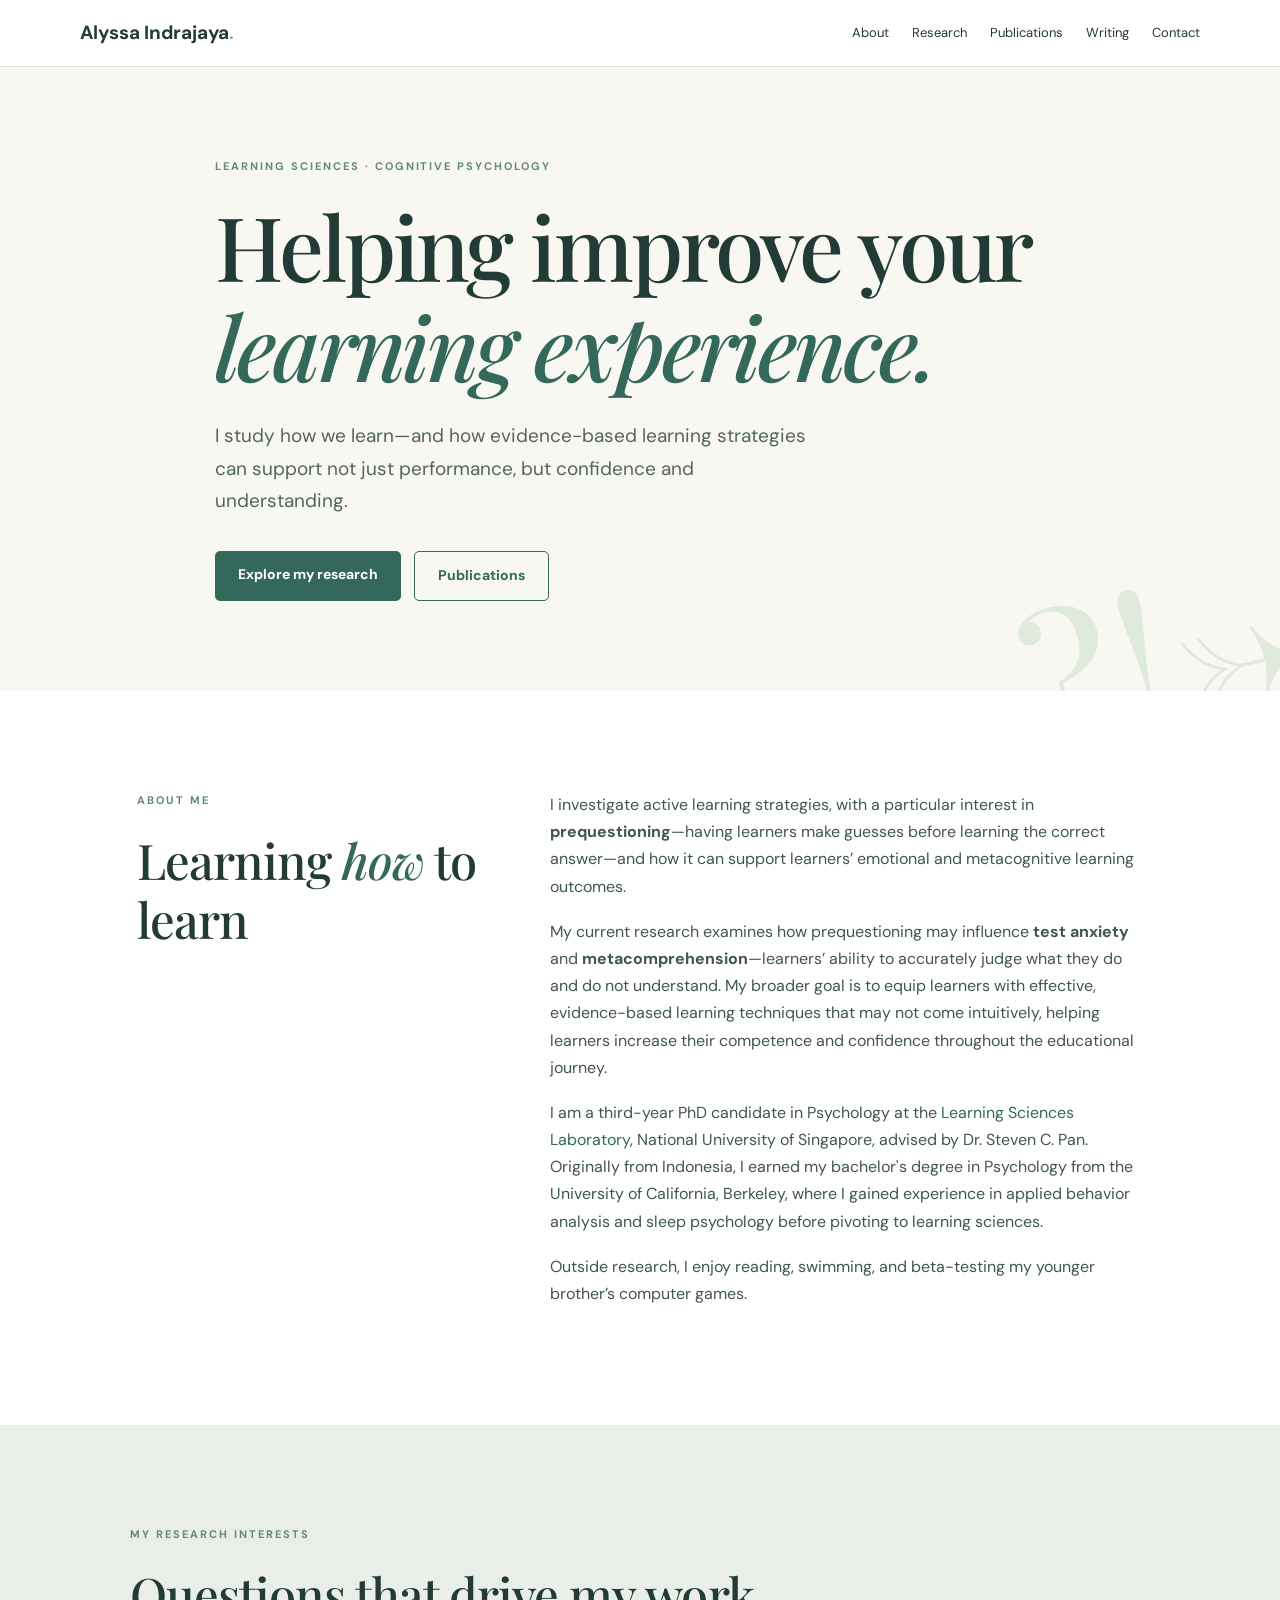
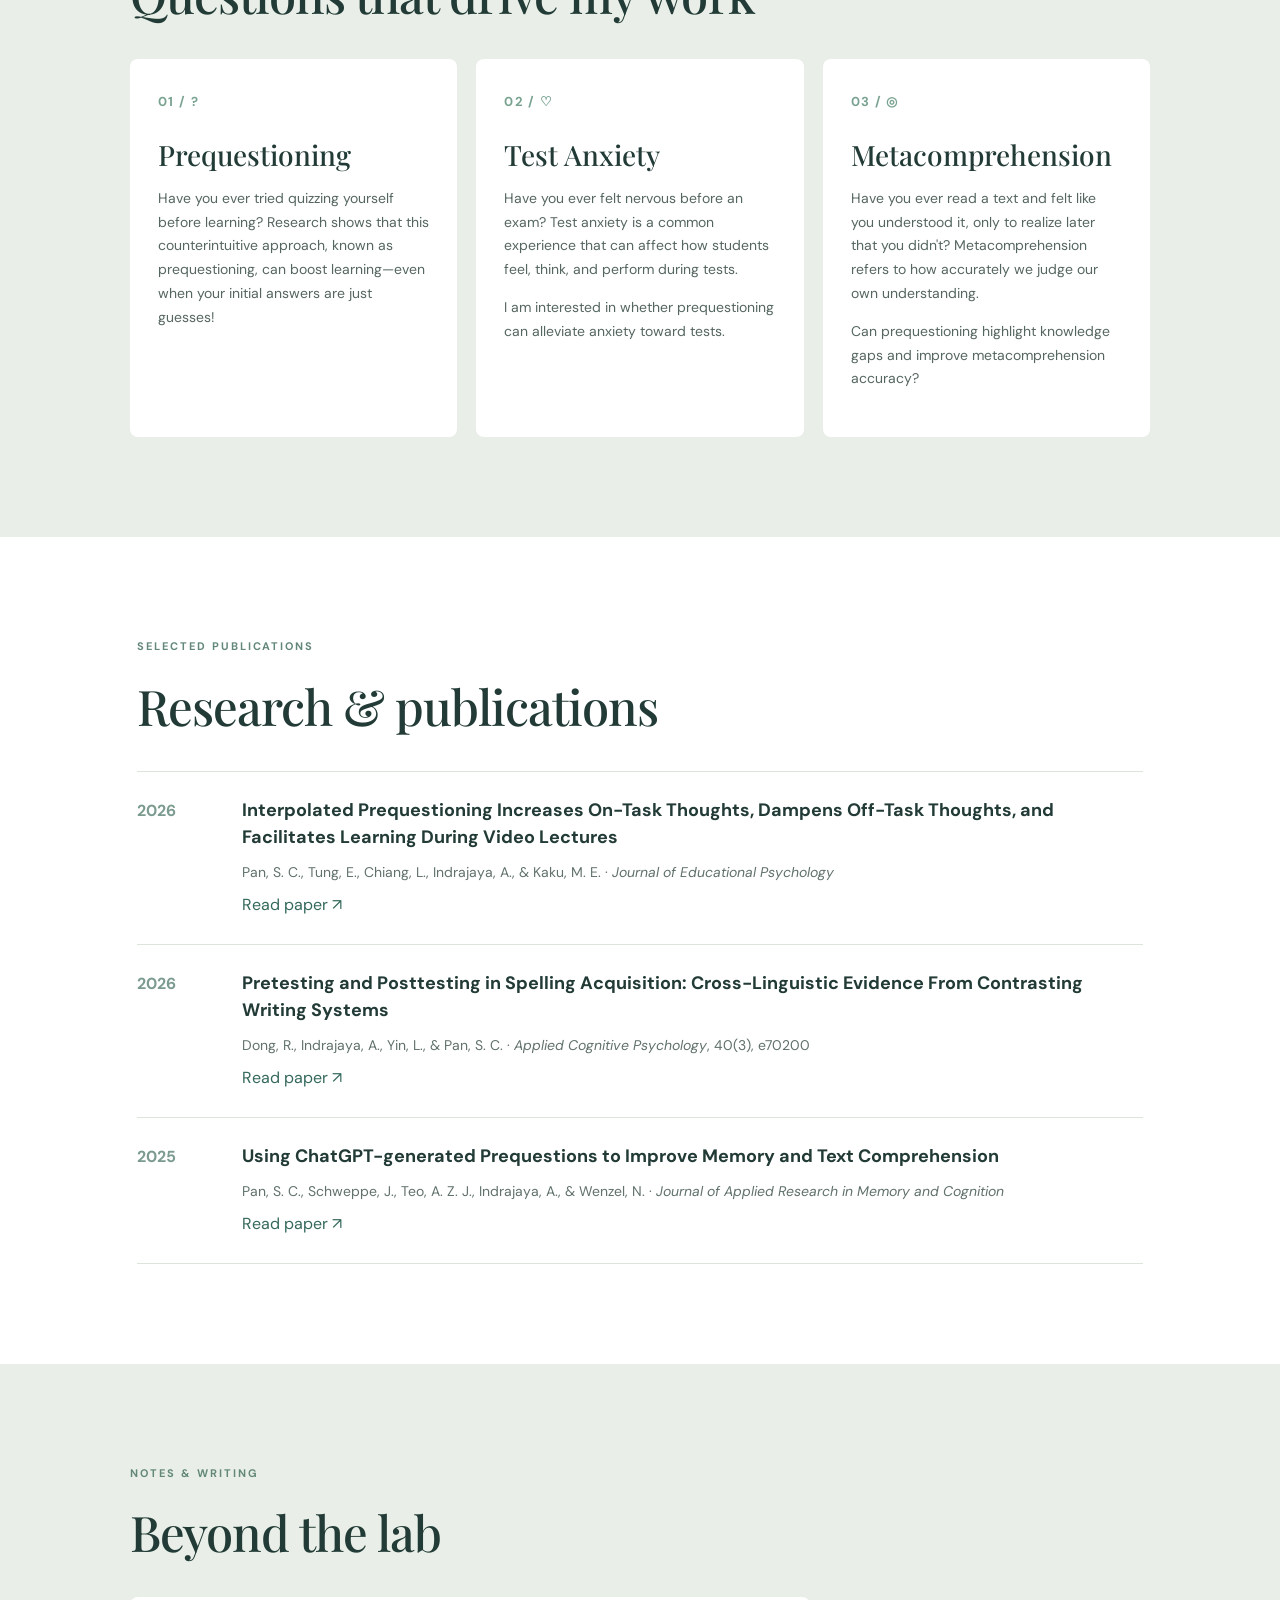
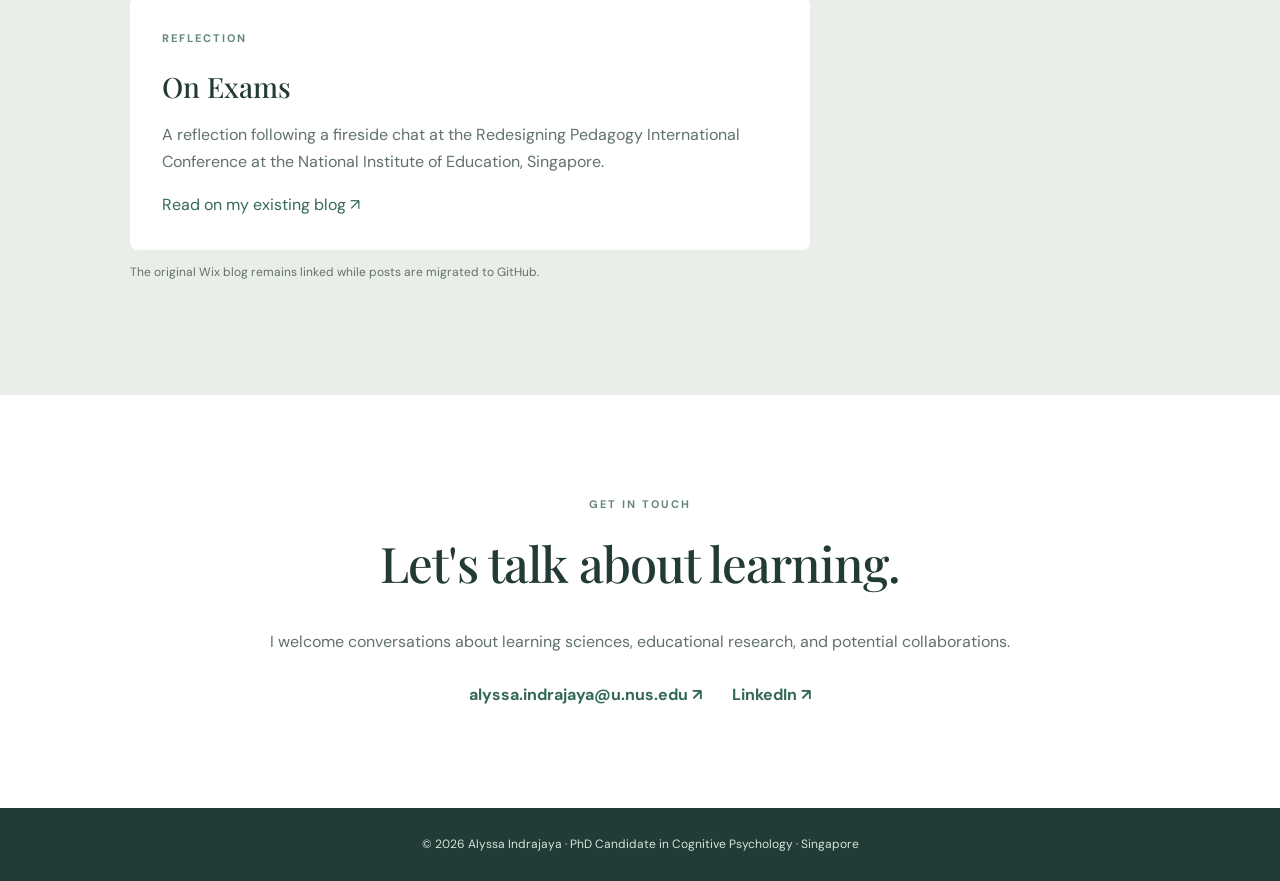
==== index.html @ 96ce0a32 "Add files via upload" ====
<!doctype html>
<html lang="en"><head><meta charset="utf-8"><meta name="viewport" content="width=device-width,initial-scale=1"><meta name="description" content="Alyssa Indrajaya — PhD candidate researching prequestioning, test anxiety and metacomprehension."><title>Alyssa Indrajaya | Learning Sciences</title><link rel="stylesheet" href="styles.css"></head><body>
<header class="top"><a class="brand" href="#home">Alyssa Indrajaya<span class="dot">.</span></a><nav><a href="#about">About</a><a href="#research">Research</a><a href="#publications">Publications</a><a href="#writing">Writing</a><a href="#contact">Contact</a></nav></header>
<main><section class="hero" id="home"><div class="hero-inner"><p class="eyebrow">LEARNING SCIENCES · COGNITIVE PSYCHOLOGY</p><h1>Helping improve your <em>learning experience.</em></h1><p class="lead">I study how we learn—and how evidence-based learning strategies can support not just performance, but confidence and understanding.</p><div class="actions"><a class="button" href="#research">Explore my research</a><a class="button outline" href="#publications">Publications</a></div></div><div class="hero-mark" aria-hidden="true"><span>?</span><span>!</span><span>→</span></div></section>
<section id="about" class="section about"><div><p class="eyebrow">ABOUT ME</p><h2>Learning <em>how</em> to learn</h2></div><div class="bodycopy"><p>I investigate active learning strategies, with a particular interest in <strong>prequestioning</strong>—having learners make guesses before learning the correct answer—and how it can support learners’ emotional and metacognitive learning outcomes.</p><p>My current research examines how prequestioning may influence <strong>test anxiety</strong> and <strong>metacomprehension</strong>—learners’ ability to accurately judge what they do and do not understand. My broader goal is to equip learners with effective, evidence-based learning techniques that may not come intuitively, helping learners increase their competence and confidence throughout the educational journey.</p><p>I am a third-year PhD candidate in Psychology at the <a href="https://sc-pan.github.io/" target="_blank" rel="noopener">Learning Sciences Laboratory</a>, National University of Singapore, advised by Dr. Steven C. Pan. Originally from Indonesia, I earned my bachelor's degree in Psychology from the University of California, Berkeley, where I gained experience in applied behavior analysis and sleep psychology before pivoting to learning sciences.</p><p>Outside research, I enjoy reading, swimming, and beta-testing my younger brother’s computer games.</p></div></section>
<section id="research" class="section tinted"><p class="eyebrow">MY RESEARCH INTERESTS</p><h2>Questions that drive my work</h2><div class="cards"><article class="research-card"><div class="symbol">01 / ?</div><h3>Prequestioning</h3><p>Have you ever tried quizzing yourself before learning? Research shows that this counterintuitive approach, known as prequestioning, can boost learning—even when your initial answers are just guesses!</p></article><article class="research-card"><div class="symbol">02 / ♡</div><h3>Test Anxiety</h3><p>Have you ever felt nervous before an exam? Test anxiety is a common experience that can affect how students feel, think, and perform during tests.</p><p>I am interested in whether prequestioning can alleviate anxiety toward tests.</p></article><article class="research-card"><div class="symbol">03 / ◎</div><h3>Metacomprehension</h3><p>Have you ever read a text and felt like you understood it, only to realize later that you didn't? Metacomprehension refers to how accurately we judge our own understanding.</p><p>Can prequestioning highlight knowledge gaps and improve metacomprehension accuracy?</p></article></div></section>
<section id="publications" class="section"><p class="eyebrow">SELECTED PUBLICATIONS</p><h2>Research & publications</h2><div class="pub"><span class="year">2026</span><div><h3>Interpolated Prequestioning Increases On-Task Thoughts, Dampens Off-Task Thoughts, and Facilitates Learning During Video Lectures</h3><p>Pan, S. C., Tung, E., Chiang, L., Indrajaya, A., & Kaku, M. E. · <em>Journal of Educational Psychology</em></p><a href="https://doi.org/10.1037/edu0001055" target="_blank" rel="noopener">Read paper ↗</a></div></div><div class="pub"><span class="year">2026</span><div><h3>Pretesting and Posttesting in Spelling Acquisition: Cross-Linguistic Evidence From Contrasting Writing Systems</h3><p>Dong, R., Indrajaya, A., Yin, L., & Pan, S. C. · <em>Applied Cognitive Psychology</em>, 40(3), e70200</p><a href="https://doi.org/10.1002/acp.70200" target="_blank" rel="noopener">Read paper ↗</a></div></div><div class="pub"><span class="year">2025</span><div><h3>Using ChatGPT-generated Prequestions to Improve Memory and Text Comprehension</h3><p>Pan, S. C., Schweppe, J., Teo, A. Z. J., Indrajaya, A., & Wenzel, N. · <em>Journal of Applied Research in Memory and Cognition</em></p><a href="https://doi.org/10.1037/mac0000254" target="_blank" rel="noopener">Read paper ↗</a></div></div></section>
<section id="writing" class="section tinted"><p class="eyebrow">NOTES & WRITING</p><h2>Beyond the lab</h2><div class="writing-card"><p class="eyebrow">REFLECTION</p><h3>On Exams</h3><p>A reflection following a fireside chat at the Redesigning Pedagogy International Conference at the National Institute of Education, Singapore.</p><a href="https://alyssaaindrajaya.wixsite.com/research/blog" target="_blank" rel="noopener">Read on my existing blog ↗</a></div><p class="smallnote">The original Wix blog remains linked while posts are migrated to GitHub.</p></section>
<section id="contact" class="section contact"><p class="eyebrow">GET IN TOUCH</p><h2>Let's talk about learning.</h2><p>I welcome conversations about learning sciences, educational research, and potential collaborations.</p><div class="contactlinks"><a href="mailto:alyssa.indrajaya@u.nus.edu">alyssa.indrajaya@u.nus.edu ↗</a><a href="https://www.linkedin.com/in/alyssa-indrajaya" target="_blank" rel="noopener">LinkedIn ↗</a></div></section></main><footer>© 2026 Alyssa Indrajaya · PhD Candidate in Cognitive Psychology · Singapore</footer></body></html>
---- styles.css ----
@import url('https://fonts.googleapis.com/css2?family=DM+Sans:wght@400;500;600;700&family=Playfair+Display:ital,wght@0,500;0,600;1,500&display=swap');
:root{--ink:#223b36;--muted:#61716b;--cream:#f8f7f1;--sage:#e9efe8;--green:#34685b;--line:#dce4dc}*{box-sizing:border-box}html{scroll-behavior:smooth}body{margin:0;background:#fff;color:var(--ink);font-family:'DM Sans',Arial,sans-serif;font-size:16px;line-height:1.7}a{color:var(--green);text-decoration:none}a:hover{text-decoration:underline}.top{position:sticky;top:0;z-index:10;display:flex;align-items:center;justify-content:space-between;padding:17px max(5%,calc((100vw - 1120px)/2));background:rgba(255,255,255,.96);border-bottom:1px solid var(--line);gap:20px}.brand{font-weight:700;font-size:19px;color:var(--ink);white-space:nowrap}.dot{color:#89b69b}.top nav{display:flex;gap:23px;flex-wrap:wrap}.top nav a{font-size:13px;color:var(--ink)}.hero{background:var(--cream);min-height:570px;display:flex;align-items:center;justify-content:center;position:relative;overflow:hidden;padding:90px 8%}.hero-inner{max-width:860px;z-index:1}.eyebrow{letter-spacing:.18em;font-size:11px;font-weight:700;color:#638879;margin:0 0 20px}.hero h1{font-size:clamp(48px,7vw,89px);line-height:1.12;max-width:850px;margin:0 0 25px;font-weight:500;font-family:'Playfair Display',Georgia,serif;letter-spacing:-.035em}.hero h1 em,h2 em{color:var(--green);font-weight:500}.lead{max-width:610px;font-size:19px;color:#52665d}.actions{display:flex;gap:13px;margin-top:34px;flex-wrap:wrap}.button{background:var(--green);color:#fff;padding:12px 23px;border-radius:5px;font-size:14px;font-weight:700}.button:hover{color:#fff}.button.outline{background:transparent;border:1px solid var(--green);color:var(--green)}.hero-mark{position:absolute;right:-20px;bottom:-90px;color:#dfe9dc;font:500 190px 'Playfair Display',serif;display:flex;gap:5px;transform:rotate(-13deg);pointer-events:none}.section{max-width:1160px;margin:auto;padding:100px 6%}.section.tinted{max-width:none;background:var(--sage);padding-left:max(6%,calc((100vw - 1020px)/2));padding-right:max(6%,calc((100vw - 1020px)/2))}.section h2{font:500 clamp(32px,4vw,49px)/1.22 'Playfair Display',Georgia,serif;letter-spacing:-.02em;margin:0 0 35px}.about{display:grid;grid-template-columns:1fr 1.7fr;gap:65px}.bodycopy p{margin:0 0 18px;color:#40564e}.cards{display:grid;grid-template-columns:repeat(3,1fr);gap:19px}.research-card{background:#fff;padding:32px 28px;border-radius:8px;min-height:310px}.symbol{color:#79a390;font-weight:700;font-size:13px;letter-spacing:.1em}.research-card h3,.writing-card h3{font:500 28px 'Playfair Display',Georgia,serif;margin:23px 0 12px}.research-card p{color:#55665f;font-size:14px}.pub{display:grid;grid-template-columns:80px 1fr;gap:25px;padding:25px 0;border-top:1px solid var(--line)}.pub:last-child{border-bottom:1px solid var(--line)}.pub h3{font-size:18px;line-height:1.5;margin:0 0 10px}.pub p{color:var(--muted);font-size:14px;margin:0 0 7px}.year{color:#7b9b8e;font-weight:700}.writing-card{max-width:680px;background:white;border-radius:8px;padding:32px}.writing-card h3{margin:0 0 10px}.writing-card p:not(.eyebrow){color:var(--muted)}.smallnote{font-size:12px;color:var(--muted)}.contact{text-align:center}.contact p:not(.eyebrow){color:var(--muted)}.contactlinks{display:flex;justify-content:center;gap:30px;flex-wrap:wrap;margin-top:26px;font-weight:700}footer{text-align:center;padding:26px 15px;background:var(--ink);color:#d5e4da;font-size:12px}@media(max-width:750px){.top{padding:14px 5%;display:block}.top nav{margin-top:9px;gap:14px}.hero{min-height:510px;padding:70px 6%}.hero-mark{font-size:110px;bottom:-30px}.section{padding:65px 6%}.about{grid-template-columns:1fr;gap:5px}.cards{grid-template-columns:1fr}.research-card{min-height:auto}.pub{grid-template-columns:1fr;gap:2px}.contactlinks{gap:15px}}
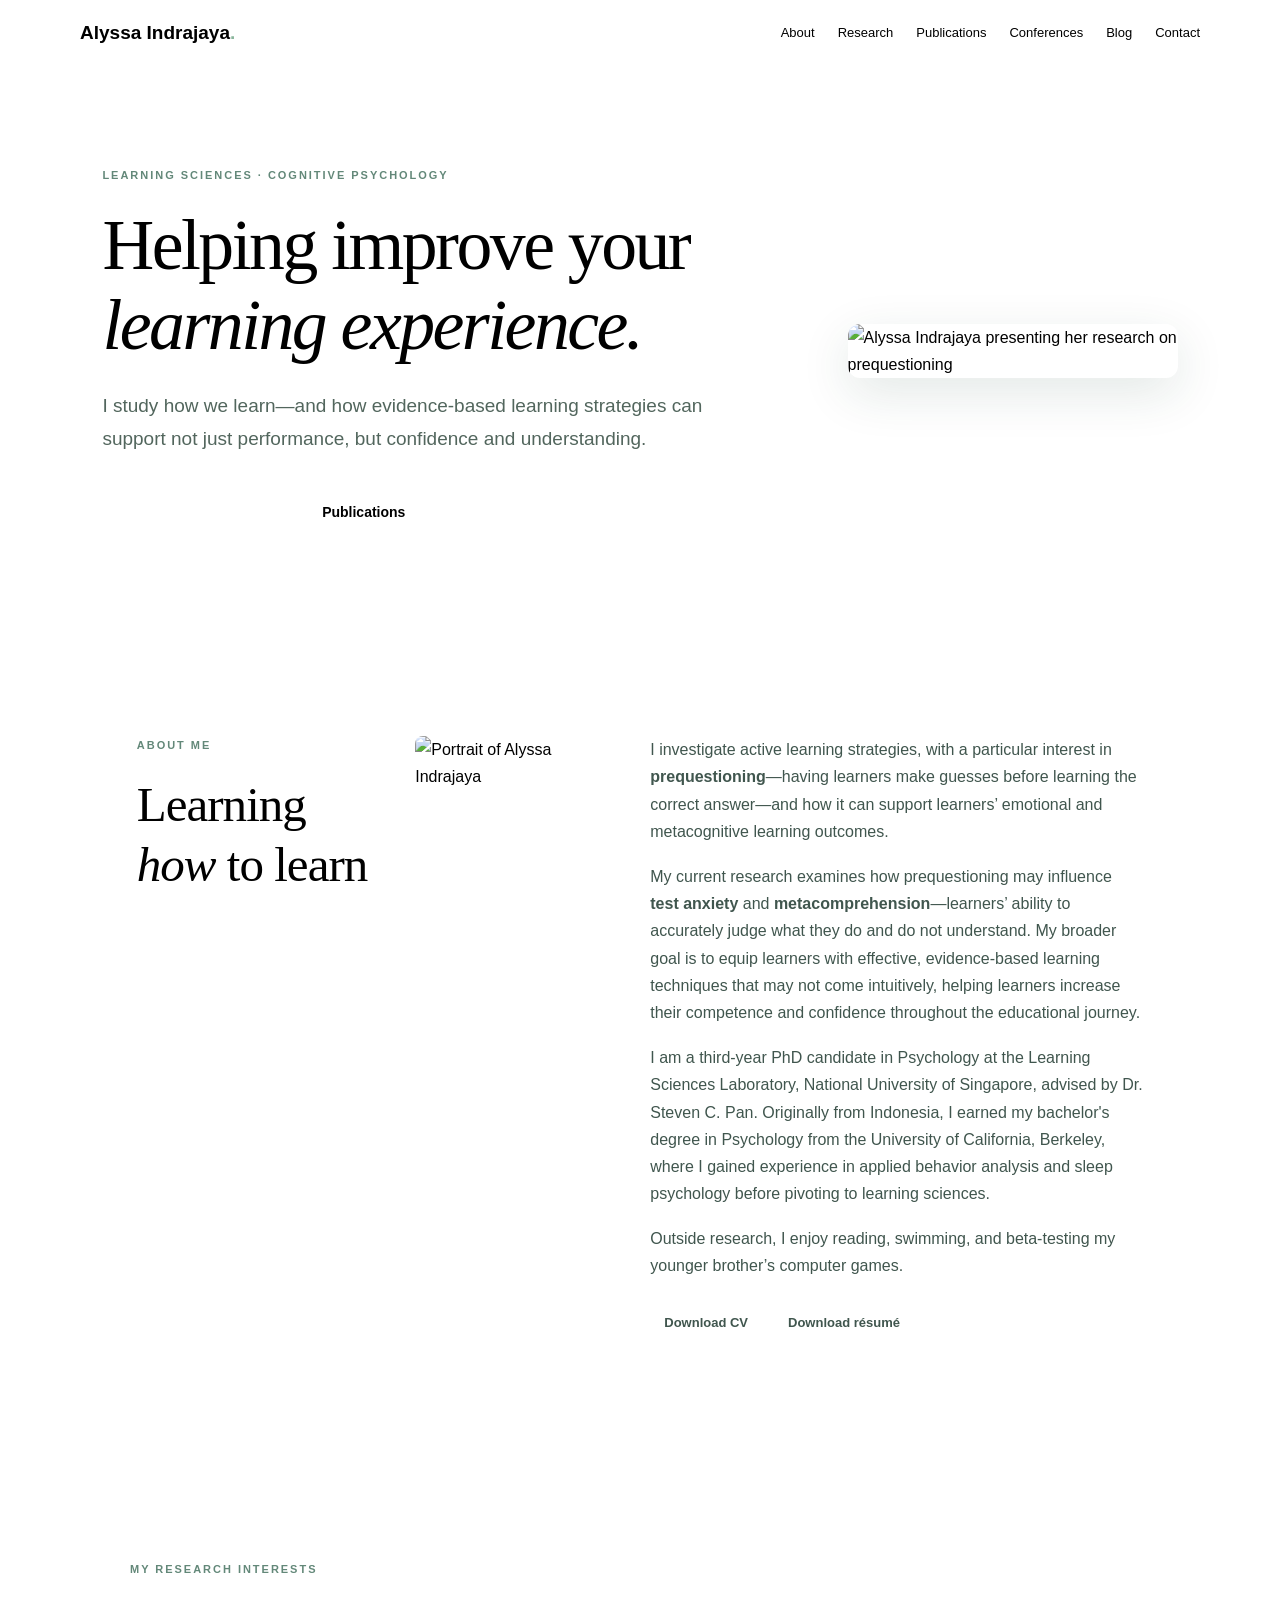
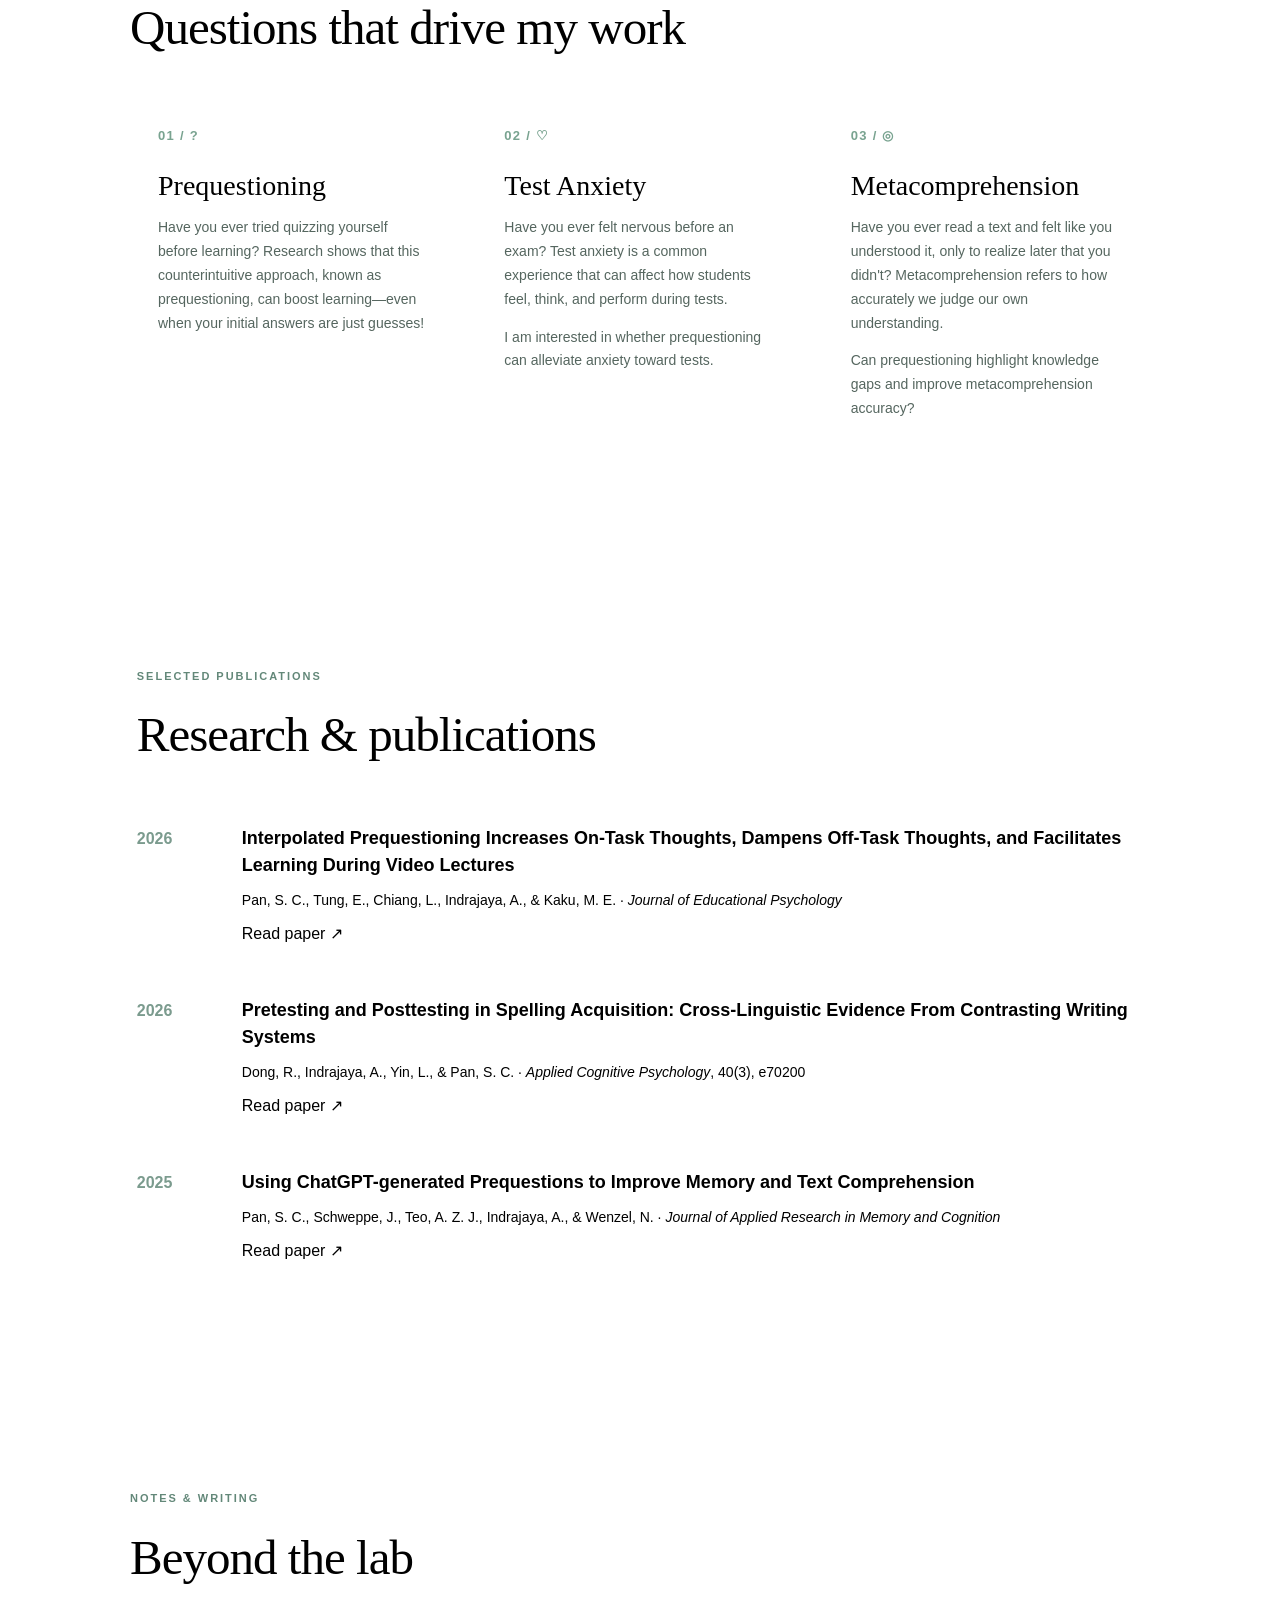
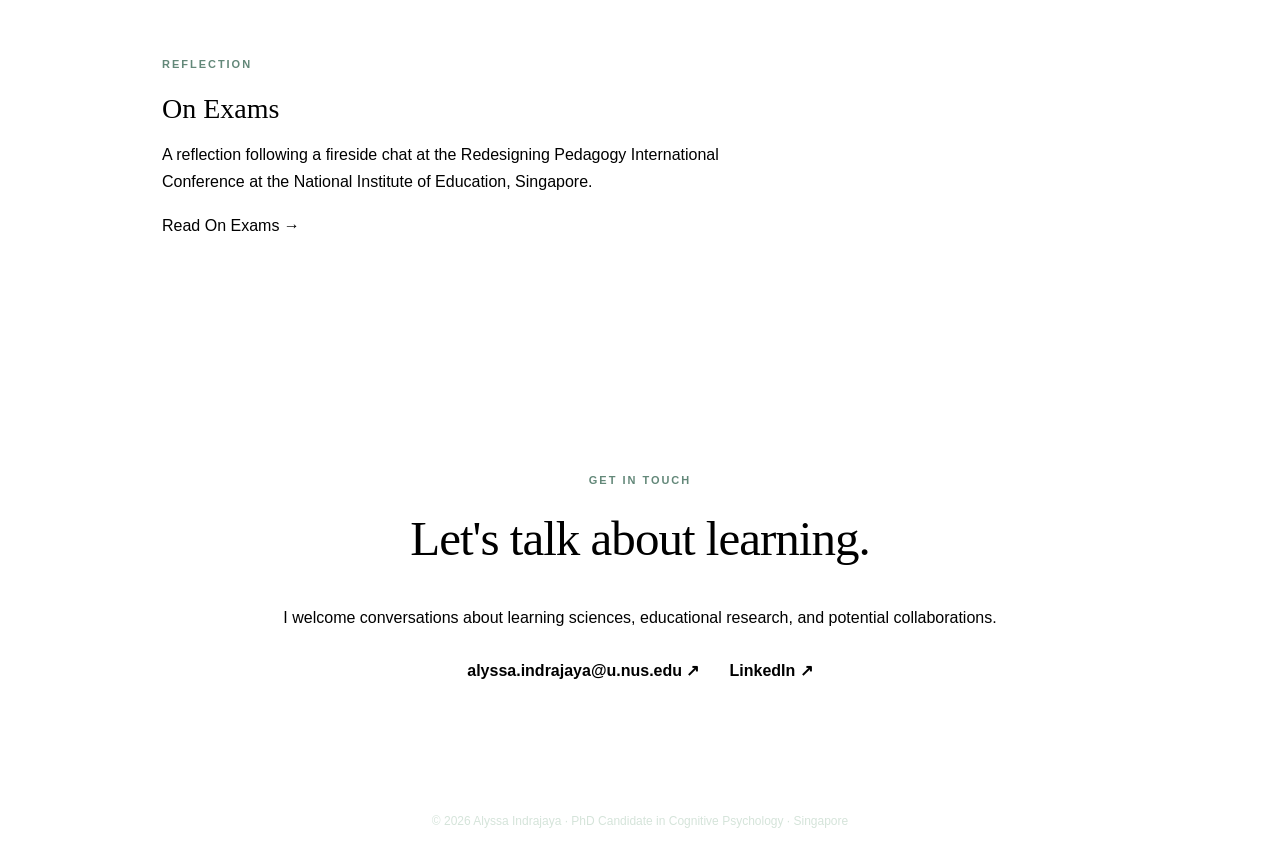
==== commit 2f4b9179: "Add files via upload" ====
--- a/index.html
+++ b/index.html
@@ -1,9 +1,10 @@
-<!doctype html>
-<html lang="en"><head><meta charset="utf-8"><meta name="viewport" content="width=device-width,initial-scale=1"><meta name="description" content="Alyssa Indrajaya — PhD candidate researching prequestioning, test anxiety and metacomprehension."><title>Alyssa Indrajaya | Learning Sciences</title><link rel="stylesheet" href="styles.css"></head><body>
-<header class="top"><a class="brand" href="#home">Alyssa Indrajaya<span class="dot">.</span></a><nav><a href="#about">About</a><a href="#research">Research</a><a href="#publications">Publications</a><a href="#writing">Writing</a><a href="#contact">Contact</a></nav></header>
-<main><section class="hero" id="home"><div class="hero-inner"><p class="eyebrow">LEARNING SCIENCES · COGNITIVE PSYCHOLOGY</p><h1>Helping improve your <em>learning experience.</em></h1><p class="lead">I study how we learn—and how evidence-based learning strategies can support not just performance, but confidence and understanding.</p><div class="actions"><a class="button" href="#research">Explore my research</a><a class="button outline" href="#publications">Publications</a></div></div><div class="hero-mark" aria-hidden="true"><span>?</span><span>!</span><span>→</span></div></section>
-<section id="about" class="section about"><div><p class="eyebrow">ABOUT ME</p><h2>Learning <em>how</em> to learn</h2></div><div class="bodycopy"><p>I investigate active learning strategies, with a particular interest in <strong>prequestioning</strong>—having learners make guesses before learning the correct answer—and how it can support learners’ emotional and metacognitive learning outcomes.</p><p>My current research examines how prequestioning may influence <strong>test anxiety</strong> and <strong>metacomprehension</strong>—learners’ ability to accurately judge what they do and do not understand. My broader goal is to equip learners with effective, evidence-based learning techniques that may not come intuitively, helping learners increase their competence and confidence throughout the educational journey.</p><p>I am a third-year PhD candidate in Psychology at the <a href="https://sc-pan.github.io/" target="_blank" rel="noopener">Learning Sciences Laboratory</a>, National University of Singapore, advised by Dr. Steven C. Pan. Originally from Indonesia, I earned my bachelor's degree in Psychology from the University of California, Berkeley, where I gained experience in applied behavior analysis and sleep psychology before pivoting to learning sciences.</p><p>Outside research, I enjoy reading, swimming, and beta-testing my younger brother’s computer games.</p></div></section>
-<section id="research" class="section tinted"><p class="eyebrow">MY RESEARCH INTERESTS</p><h2>Questions that drive my work</h2><div class="cards"><article class="research-card"><div class="symbol">01 / ?</div><h3>Prequestioning</h3><p>Have you ever tried quizzing yourself before learning? Research shows that this counterintuitive approach, known as prequestioning, can boost learning—even when your initial answers are just guesses!</p></article><article class="research-card"><div class="symbol">02 / ♡</div><h3>Test Anxiety</h3><p>Have you ever felt nervous before an exam? Test anxiety is a common experience that can affect how students feel, think, and perform during tests.</p><p>I am interested in whether prequestioning can alleviate anxiety toward tests.</p></article><article class="research-card"><div class="symbol">03 / ◎</div><h3>Metacomprehension</h3><p>Have you ever read a text and felt like you understood it, only to realize later that you didn't? Metacomprehension refers to how accurately we judge our own understanding.</p><p>Can prequestioning highlight knowledge gaps and improve metacomprehension accuracy?</p></article></div></section>
-<section id="publications" class="section"><p class="eyebrow">SELECTED PUBLICATIONS</p><h2>Research & publications</h2><div class="pub"><span class="year">2026</span><div><h3>Interpolated Prequestioning Increases On-Task Thoughts, Dampens Off-Task Thoughts, and Facilitates Learning During Video Lectures</h3><p>Pan, S. C., Tung, E., Chiang, L., Indrajaya, A., & Kaku, M. E. · <em>Journal of Educational Psychology</em></p><a href="https://doi.org/10.1037/edu0001055" target="_blank" rel="noopener">Read paper ↗</a></div></div><div class="pub"><span class="year">2026</span><div><h3>Pretesting and Posttesting in Spelling Acquisition: Cross-Linguistic Evidence From Contrasting Writing Systems</h3><p>Dong, R., Indrajaya, A., Yin, L., & Pan, S. C. · <em>Applied Cognitive Psychology</em>, 40(3), e70200</p><a href="https://doi.org/10.1002/acp.70200" target="_blank" rel="noopener">Read paper ↗</a></div></div><div class="pub"><span class="year">2025</span><div><h3>Using ChatGPT-generated Prequestions to Improve Memory and Text Comprehension</h3><p>Pan, S. C., Schweppe, J., Teo, A. Z. J., Indrajaya, A., & Wenzel, N. · <em>Journal of Applied Research in Memory and Cognition</em></p><a href="https://doi.org/10.1037/mac0000254" target="_blank" rel="noopener">Read paper ↗</a></div></div></section>
-<section id="writing" class="section tinted"><p class="eyebrow">NOTES & WRITING</p><h2>Beyond the lab</h2><div class="writing-card"><p class="eyebrow">REFLECTION</p><h3>On Exams</h3><p>A reflection following a fireside chat at the Redesigning Pedagogy International Conference at the National Institute of Education, Singapore.</p><a href="https://alyssaaindrajaya.wixsite.com/research/blog" target="_blank" rel="noopener">Read on my existing blog ↗</a></div><p class="smallnote">The original Wix blog remains linked while posts are migrated to GitHub.</p></section>
-<section id="contact" class="section contact"><p class="eyebrow">GET IN TOUCH</p><h2>Let's talk about learning.</h2><p>I welcome conversations about learning sciences, educational research, and potential collaborations.</p><div class="contactlinks"><a href="mailto:alyssa.indrajaya@u.nus.edu">alyssa.indrajaya@u.nus.edu ↗</a><a href="https://www.linkedin.com/in/alyssa-indrajaya" target="_blank" rel="noopener">LinkedIn ↗</a></div></section></main><footer>© 2026 Alyssa Indrajaya · PhD Candidate in Cognitive Psychology · Singapore</footer></body></html>
+<!DOCTYPE html>
+
+<html lang="en"><head><meta charset="utf-8"/><meta content="width=device-width,initial-scale=1" name="viewport"/><meta content="Alyssa Indrajaya — PhD candidate researching prequestioning, test anxiety and metacomprehension." name="description"/><title>Alyssa Indrajaya | Learning Sciences</title><link href="styles.css" rel="stylesheet"/></head><body>
+<header class="top"><a class="brand" href="#home">Alyssa Indrajaya<span class="dot">.</span></a><nav><a href="#about">About</a><a href="#research">Research</a><a href="#publications">Publications</a><a href="conferences.html">Conferences</a><a href="blog.html">Blog</a><a href="#contact">Contact</a></nav></header>
+<main><section class="hero" id="home"><div class="hero-inner"><p class="eyebrow">LEARNING SCIENCES · COGNITIVE PSYCHOLOGY</p><h1>Helping improve your <em>learning experience.</em></h1><p class="lead">I study how we learn—and how evidence-based learning strategies can support not just performance, but confidence and understanding.</p><div class="actions"><a class="button" href="#research">Explore my research</a><a class="button outline" href="#publications">Publications</a></div></div><div class="hero-photo"><img alt="Alyssa Indrajaya presenting her research on prequestioning" loading="eager" src="assets/presentation.jpg"/></div></section>
+<section class="section about" id="about"><div><p class="eyebrow">ABOUT ME</p><h2>Learning <em>how</em> to learn</h2></div><div class="about-photo"><img alt="Portrait of Alyssa Indrajaya" loading="lazy" src="assets/headshot.jpg"/></div><div class="bodycopy"><p>I investigate active learning strategies, with a particular interest in <strong>prequestioning</strong>—having learners make guesses before learning the correct answer—and how it can support learners’ emotional and metacognitive learning outcomes.</p><p>My current research examines how prequestioning may influence <strong>test anxiety</strong> and <strong>metacomprehension</strong>—learners’ ability to accurately judge what they do and do not understand. My broader goal is to equip learners with effective, evidence-based learning techniques that may not come intuitively, helping learners increase their competence and confidence throughout the educational journey.</p><p>I am a third-year PhD candidate in Psychology at the <a href="https://sc-pan.github.io/index.html" rel="noopener" target="_blank">Learning Sciences Laboratory</a>, National University of Singapore, advised by Dr. Steven C. Pan. Originally from Indonesia, I earned my bachelor's degree in Psychology from the University of California, Berkeley, where I gained experience in applied behavior analysis and sleep psychology before pivoting to learning sciences.</p><p>Outside research, I enjoy reading, swimming, and beta-testing my younger brother’s computer games.</p><p class="download-links"><a download="" href="assets/Indrajaya_Alyssa_CV.pdf">Download CV</a><a download="" href="assets/Indrajaya_Alyssa_Resume.pdf">Download résumé</a></p></div></section>
+<section class="section tinted" id="research"><p class="eyebrow">MY RESEARCH INTERESTS</p><h2>Questions that drive my work</h2><div class="cards"><article class="research-card"><div class="symbol">01 / ?</div><h3>Prequestioning</h3><p>Have you ever tried quizzing yourself before learning? Research shows that this counterintuitive approach, known as prequestioning, can boost learning—even when your initial answers are just guesses!</p></article><article class="research-card"><div class="symbol">02 / ♡</div><h3>Test Anxiety</h3><p>Have you ever felt nervous before an exam? Test anxiety is a common experience that can affect how students feel, think, and perform during tests.</p><p>I am interested in whether prequestioning can alleviate anxiety toward tests.</p></article><article class="research-card"><div class="symbol">03 / ◎</div><h3>Metacomprehension</h3><p>Have you ever read a text and felt like you understood it, only to realize later that you didn't? Metacomprehension refers to how accurately we judge our own understanding.</p><p>Can prequestioning highlight knowledge gaps and improve metacomprehension accuracy?</p></article></div></section>
+<section class="section" id="publications"><p class="eyebrow">SELECTED PUBLICATIONS</p><h2>Research &amp; publications</h2><div class="pub"><span class="year">2026</span><div><h3>Interpolated Prequestioning Increases On-Task Thoughts, Dampens Off-Task Thoughts, and Facilitates Learning During Video Lectures</h3><p>Pan, S. C., Tung, E., Chiang, L., Indrajaya, A., &amp; Kaku, M. E. · <em>Journal of Educational Psychology</em></p><a href="https://doi.org/10.1037/edu0001055" rel="noopener" target="_blank">Read paper ↗</a></div></div><div class="pub"><span class="year">2026</span><div><h3>Pretesting and Posttesting in Spelling Acquisition: Cross-Linguistic Evidence From Contrasting Writing Systems</h3><p>Dong, R., Indrajaya, A., Yin, L., &amp; Pan, S. C. · <em>Applied Cognitive Psychology</em>, 40(3), e70200</p><a href="https://doi.org/10.1002/acp.70200" rel="noopener" target="_blank">Read paper ↗</a></div></div><div class="pub"><span class="year">2025</span><div><h3>Using ChatGPT-generated Prequestions to Improve Memory and Text Comprehension</h3><p>Pan, S. C., Schweppe, J., Teo, A. Z. J., Indrajaya, A., &amp; Wenzel, N. · <em>Journal of Applied Research in Memory and Cognition</em></p><a href="https://doi.org/10.1037/mac0000254" rel="noopener" target="_blank">Read paper ↗</a></div></div></section>
+<section class="section tinted" id="writing"><p class="eyebrow">NOTES &amp; WRITING</p><h2>Beyond the lab</h2><div class="writing-card"><p class="eyebrow">REFLECTION</p><h3>On Exams</h3><p>A reflection following a fireside chat at the Redesigning Pedagogy International Conference at the National Institute of Education, Singapore.</p><a href="blog/on-exams.html" rel="noopener" target="_blank">Read On Exams →</a></div></section>
+<section class="section contact" id="contact"><p class="eyebrow">GET IN TOUCH</p><h2>Let's talk about learning.</h2><p>I welcome conversations about learning sciences, educational research, and potential collaborations.</p><div class="contactlinks"><a href="mailto:alyssa.indrajaya@u.nus.edu">alyssa.indrajaya@u.nus.edu ↗</a><a href="https://www.linkedin.com/in/alyssa-indrajaya" rel="noopener" target="_blank">LinkedIn ↗</a></div></section></main><footer>© 2026 Alyssa Indrajaya · PhD Candidate in Cognitive Psychology · Singapore</footer></body></html>
--- a/styles.css
+++ b/styles.css
@@ -1,2 +1,11 @@
-@import url('https://fonts.googleapis.com/css2?family=DM+Sans:wght@400;500;600;700&family=Playfair+Display:ital,wght@0,500;0,600;1,500&display=swap');
+500;600;700&family=Playfair+Display:ital,wght@0,500;0,600;1,500&display=swap');
 :root{--ink:#223b36;--muted:#61716b;--cream:#f8f7f1;--sage:#e9efe8;--green:#34685b;--line:#dce4dc}*{box-sizing:border-box}html{scroll-behavior:smooth}body{margin:0;background:#fff;color:var(--ink);font-family:'DM Sans',Arial,sans-serif;font-size:16px;line-height:1.7}a{color:var(--green);text-decoration:none}a:hover{text-decoration:underline}.top{position:sticky;top:0;z-index:10;display:flex;align-items:center;justify-content:space-between;padding:17px max(5%,calc((100vw - 1120px)/2));background:rgba(255,255,255,.96);border-bottom:1px solid var(--line);gap:20px}.brand{font-weight:700;font-size:19px;color:var(--ink);white-space:nowrap}.dot{color:#89b69b}.top nav{display:flex;gap:23px;flex-wrap:wrap}.top nav a{font-size:13px;color:var(--ink)}.hero{background:var(--cream);min-height:570px;display:flex;align-items:center;justify-content:center;position:relative;overflow:hidden;padding:90px 8%}.hero-inner{max-width:860px;z-index:1}.eyebrow{letter-spacing:.18em;font-size:11px;font-weight:700;color:#638879;margin:0 0 20px}.hero h1{font-size:clamp(48px,7vw,89px);line-height:1.12;max-width:850px;margin:0 0 25px;font-weight:500;font-family:'Playfair Display',Georgia,serif;letter-spacing:-.035em}.hero h1 em,h2 em{color:var(--green);font-weight:500}.lead{max-width:610px;font-size:19px;color:#52665d}.actions{display:flex;gap:13px;margin-top:34px;flex-wrap:wrap}.button{background:var(--green);color:#fff;padding:12px 23px;border-radius:5px;font-size:14px;font-weight:700}.button:hover{color:#fff}.button.outline{background:transparent;border:1px solid var(--green);color:var(--green)}.hero-mark{position:absolute;right:-20px;bottom:-90px;color:#dfe9dc;font:500 190px 'Playfair Display',serif;display:flex;gap:5px;transform:rotate(-13deg);pointer-events:none}.section{max-width:1160px;margin:auto;padding:100px 6%}.section.tinted{max-width:none;background:var(--sage);padding-left:max(6%,calc((100vw - 1020px)/2));padding-right:max(6%,calc((100vw - 1020px)/2))}.section h2{font:500 clamp(32px,4vw,49px)/1.22 'Playfair Display',Georgia,serif;letter-spacing:-.02em;margin:0 0 35px}.about{display:grid;grid-template-columns:1fr 1.7fr;gap:65px}.bodycopy p{margin:0 0 18px;color:#40564e}.cards{display:grid;grid-template-columns:repeat(3,1fr);gap:19px}.research-card{background:#fff;padding:32px 28px;border-radius:8px;min-height:310px}.symbol{color:#79a390;font-weight:700;font-size:13px;letter-spacing:.1em}.research-card h3,.writing-card h3{font:500 28px 'Playfair Display',Georgia,serif;margin:23px 0 12px}.research-card p{color:#55665f;font-size:14px}.pub{display:grid;grid-template-columns:80px 1fr;gap:25px;padding:25px 0;border-top:1px solid var(--line)}.pub:last-child{border-bottom:1px solid var(--line)}.pub h3{font-size:18px;line-height:1.5;margin:0 0 10px}.pub p{color:var(--muted);font-size:14px;margin:0 0 7px}.year{color:#7b9b8e;font-weight:700}.writing-card{max-width:680px;background:white;border-radius:8px;padding:32px}.writing-card h3{margin:0 0 10px}.writing-card p:not(.eyebrow){color:var(--muted)}.smallnote{font-size:12px;color:var(--muted)}.contact{text-align:center}.contact p:not(.eyebrow){color:var(--muted)}.contactlinks{display:flex;justify-content:center;gap:30px;flex-wrap:wrap;margin-top:26px;font-weight:700}footer{text-align:center;padding:26px 15px;background:var(--ink);color:#d5e4da;font-size:12px}@media(max-width:750px){.top{padding:14px 5%;display:block}.top nav{margin-top:9px;gap:14px}.hero{min-height:510px;padding:70px 6%}.hero-mark{font-size:110px;bottom:-30px}.section{padding:65px 6%}.about{grid-template-columns:1fr;gap:5px}.cards{grid-template-columns:1fr}.research-card{min-height:auto}.pub{grid-template-columns:1fr;gap:2px}.contactlinks{gap:15px}}
+
+/* Conferences */
+.conference-page{padding-top:85px}.conference-page h1{font:500 clamp(38px,5vw,62px)/1.2 'Playfair Display',Georgia,serif;margin:0 0 14px}.conference-intro{color:var(--muted);margin:0 0 44px}.conference-list{display:grid;gap:28px}.conference-card{display:grid;grid-template-columns:minmax(180px,300px) 1fr;gap:35px;align-items:center;padding:26px;border:1px solid var(--line);border-radius:10px}.conference-card img{display:block;width:100%;max-height:340px;object-fit:contain;background:var(--cream);border-radius:6px}.conference-details h2{font-size:clamp(21px,2.4vw,29px);margin:0 0 14px}.conference-details p{color:var(--muted);margin:6px 0}.conference-details .eyebrow{color:#638879;margin:0 0 12px}nav a[aria-current="page"]{color:var(--green);font-weight:700}@media(max-width:750px){.conference-card{grid-template-columns:1fr;padding:17px;gap:18px}.conference-card img{max-height:360px}.conference-page{padding-top:55px}}
+
+/* Independent photo assets and blog */
+.hero{justify-content:space-between;gap:40px}.hero-inner{max-width:650px;flex:1}.hero h1{font-size:clamp(43px,5.6vw,74px)}.hero-photo{width:min(35%,330px);flex-shrink:0}.hero-photo img{display:block;width:100%;max-height:460px;object-fit:cover;border-radius:12px;box-shadow:0 15px 50px rgba(28,63,51,.12)}
+.about{grid-template-columns:.85fr .7fr 1.7fr;gap:32px;align-items:start}.about-photo img{display:block;width:100%;max-height:380px;object-fit:cover;object-position:center top;border-radius:8px}.download-links{display:flex;flex-wrap:wrap;gap:12px;margin-top:24px!important}.download-links a{border:1px solid var(--green);border-radius:5px;padding:8px 14px;font-size:13px;font-weight:700}
+.blog-page h1,.article-page h1{font:500 clamp(42px,6vw,70px)/1.2 'Playfair Display',Georgia,serif;margin:0 0 22px}.blog-tile{border:1px solid var(--line);padding:34px;max-width:720px;border-radius:10px}.blog-tile h2{margin:0 0 16px}.blog-tile p:not(.eyebrow){color:var(--muted)}.article-page{max-width:850px}.article-page h2{font:500 27px/1.3 'Playfair Display',Georgia,serif;margin:45px 0 17px}.article-page p{color:#40564e;margin:0 0 20px}.article-page .article-byline{font-size:13px;color:var(--muted);margin-bottom:36px}.article-page blockquote{border-left:3px solid #89b69b;margin:28px 0;padding:8px 24px;color:var(--green);font:italic 22px/1.5 'Playfair Display',Georgia,serif}
+@media(max-width:950px){.about{grid-template-columns:1fr 1fr}.about .bodycopy{grid-column:1/-1}.hero-photo{width:32%}}@media(max-width:650px){.hero{flex-direction:column;align-items:stretch}.hero-photo{width:100%;max-width:320px}.hero-photo img{max-height:350px}.about{grid-template-columns:1fr}.about .bodycopy{grid-column:auto}.about-photo{max-width:250px}}
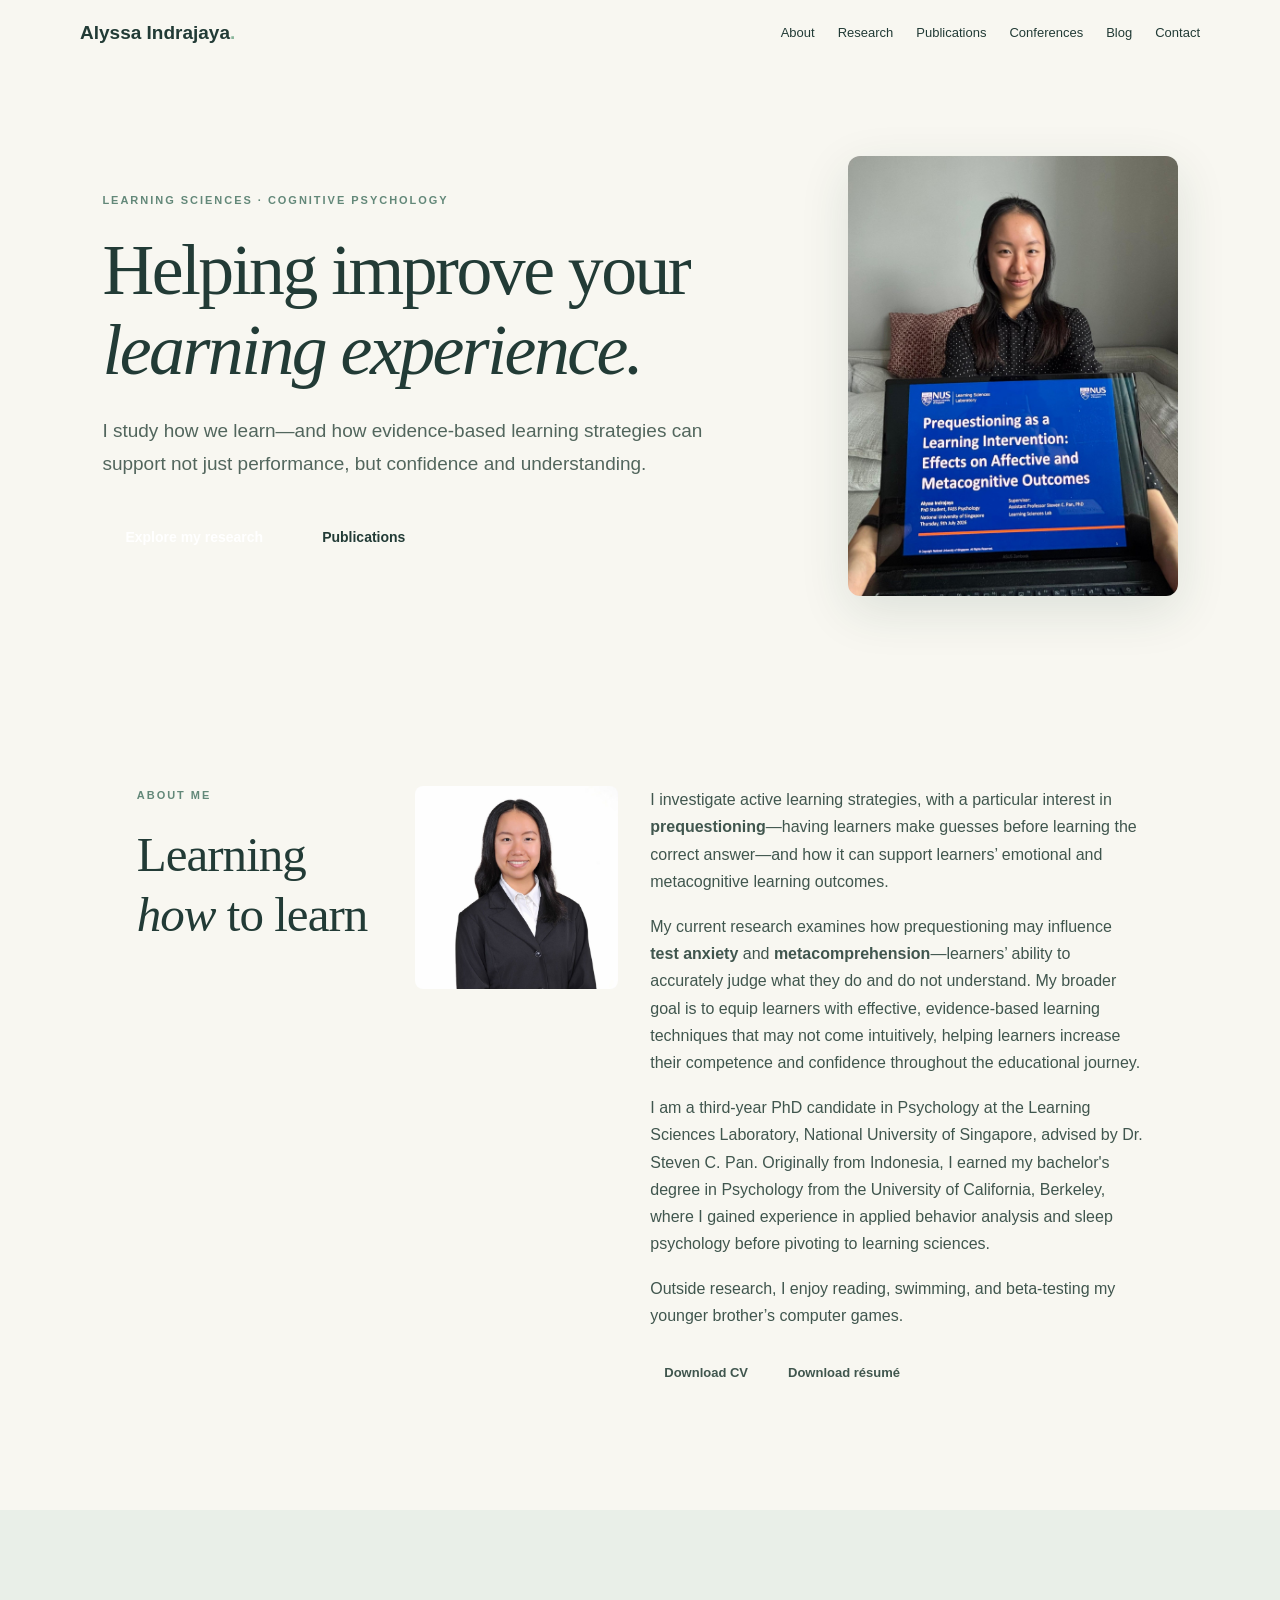
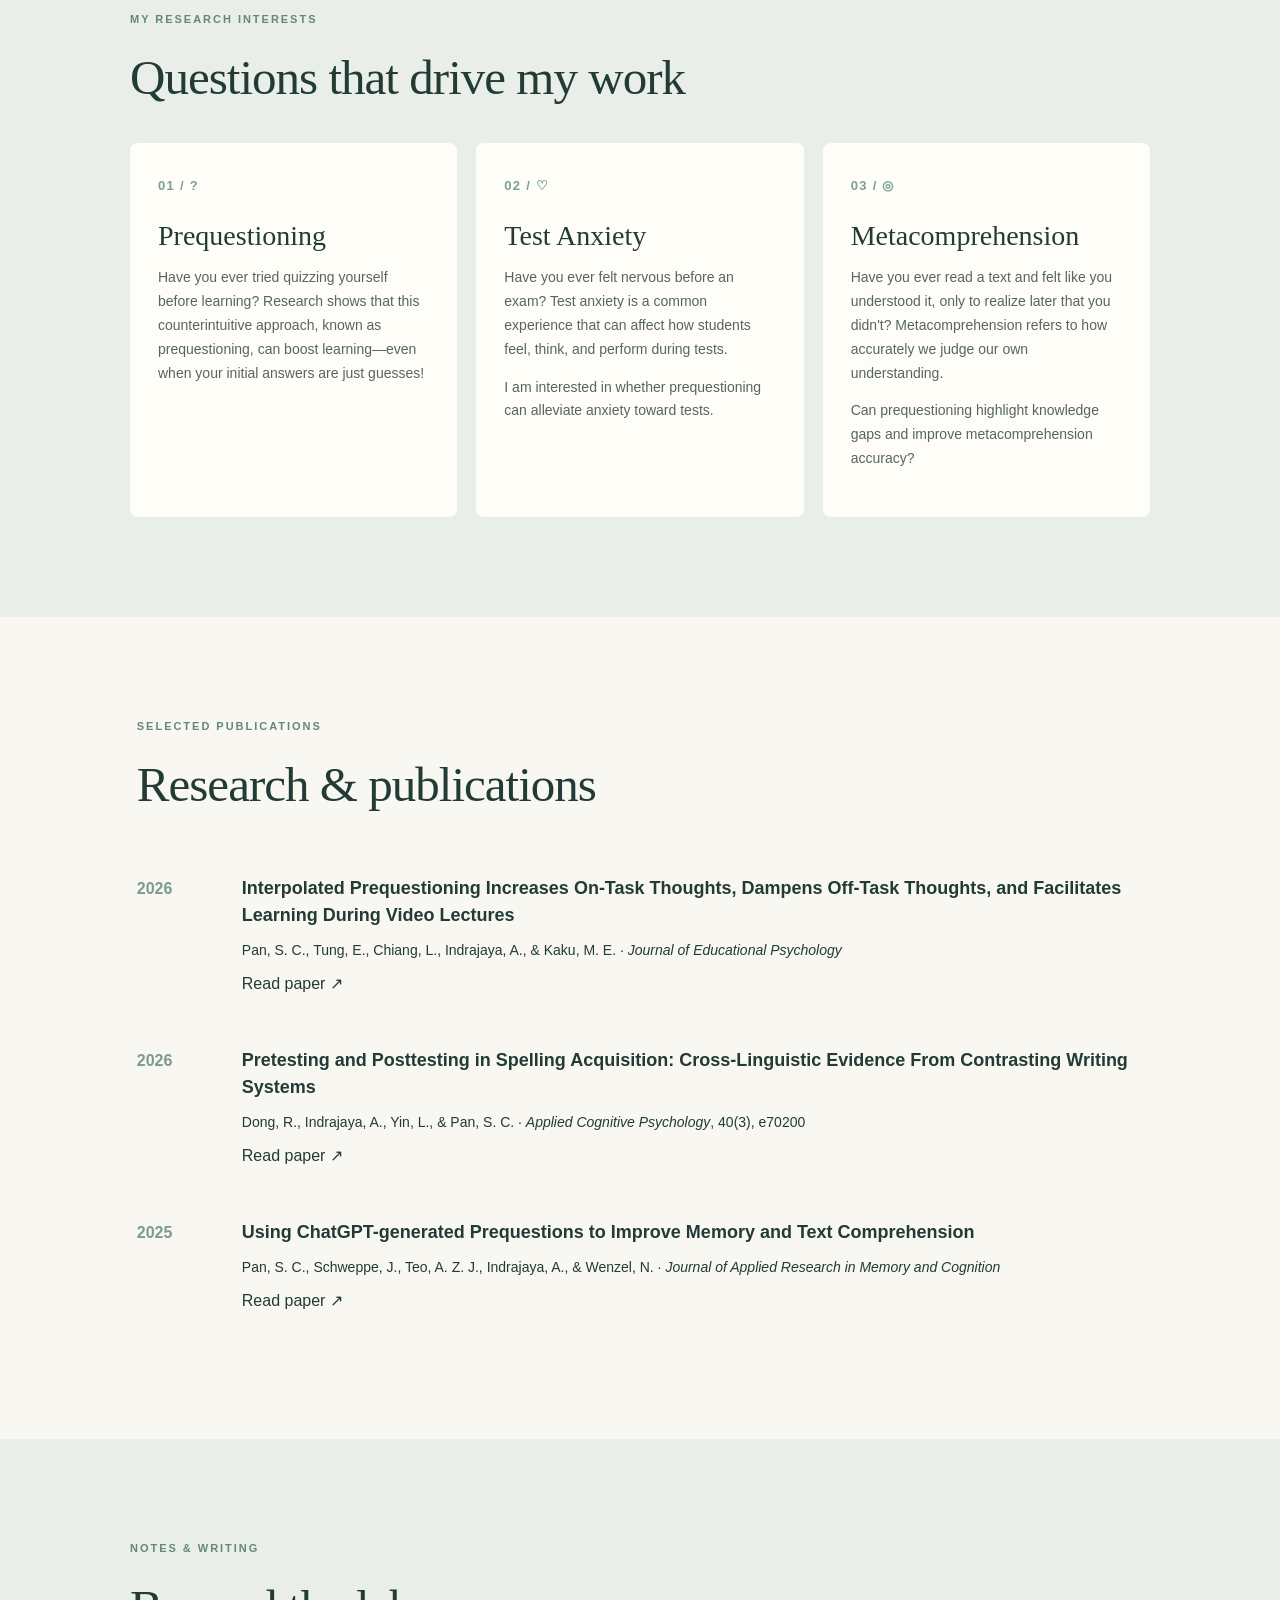
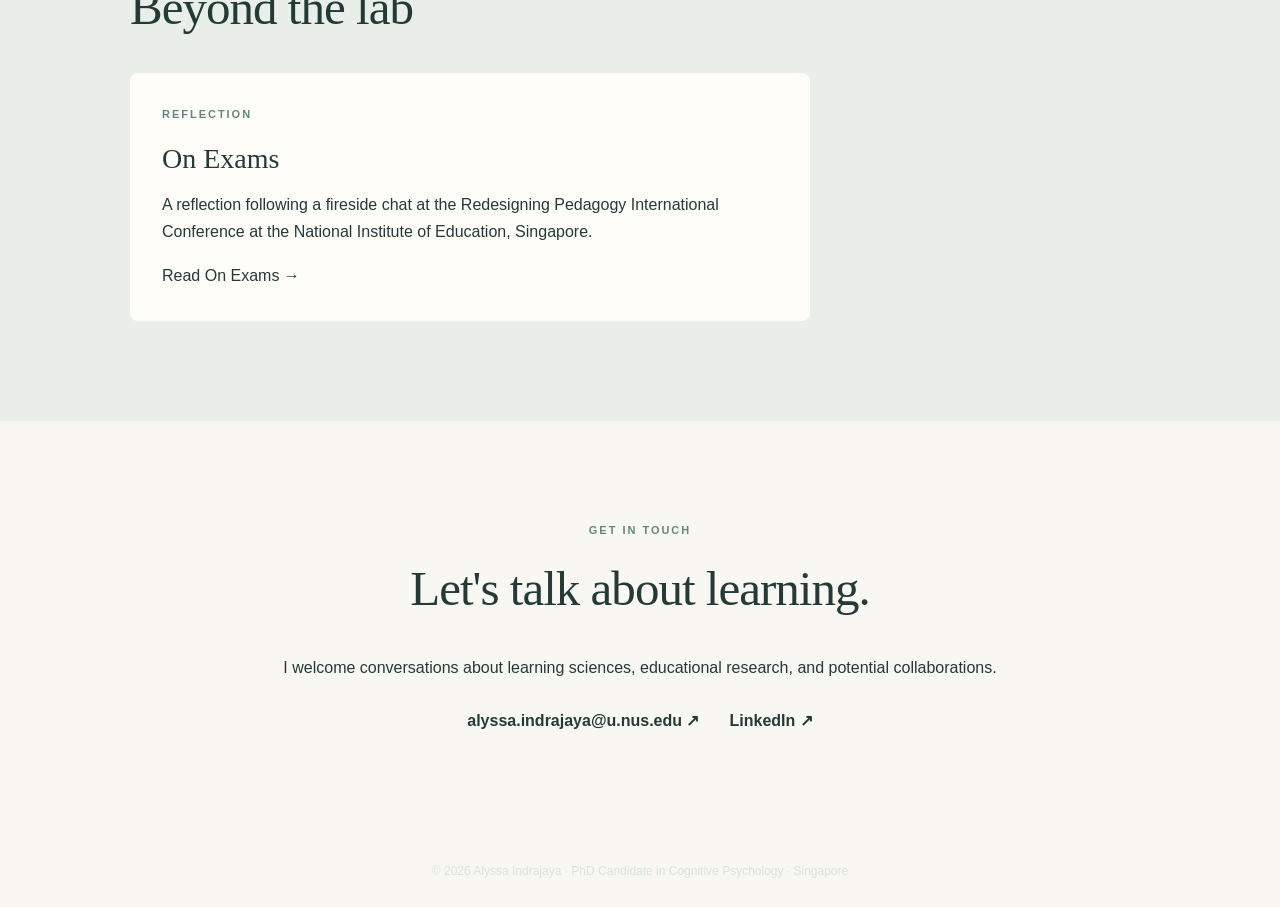
==== commit 4b338edb: "Add files via upload" ====
--- a/index.html
+++ b/index.html
@@ -2,9 +2,9 @@
 
 <html lang="en"><head><meta charset="utf-8"/><meta content="width=device-width,initial-scale=1" name="viewport"/><meta content="Alyssa Indrajaya — PhD candidate researching prequestioning, test anxiety and metacomprehension." name="description"/><title>Alyssa Indrajaya | Learning Sciences</title><link href="styles.css" rel="stylesheet"/></head><body>
 <header class="top"><a class="brand" href="#home">Alyssa Indrajaya<span class="dot">.</span></a><nav><a href="#about">About</a><a href="#research">Research</a><a href="#publications">Publications</a><a href="conferences.html">Conferences</a><a href="blog.html">Blog</a><a href="#contact">Contact</a></nav></header>
-<main><section class="hero" id="home"><div class="hero-inner"><p class="eyebrow">LEARNING SCIENCES · COGNITIVE PSYCHOLOGY</p><h1>Helping improve your <em>learning experience.</em></h1><p class="lead">I study how we learn—and how evidence-based learning strategies can support not just performance, but confidence and understanding.</p><div class="actions"><a class="button" href="#research">Explore my research</a><a class="button outline" href="#publications">Publications</a></div></div><div class="hero-photo"><img alt="Alyssa Indrajaya presenting her research on prequestioning" loading="eager" src="assets/presentation.jpg"/></div></section>
-<section class="section about" id="about"><div><p class="eyebrow">ABOUT ME</p><h2>Learning <em>how</em> to learn</h2></div><div class="about-photo"><img alt="Portrait of Alyssa Indrajaya" loading="lazy" src="assets/headshot.jpg"/></div><div class="bodycopy"><p>I investigate active learning strategies, with a particular interest in <strong>prequestioning</strong>—having learners make guesses before learning the correct answer—and how it can support learners’ emotional and metacognitive learning outcomes.</p><p>My current research examines how prequestioning may influence <strong>test anxiety</strong> and <strong>metacomprehension</strong>—learners’ ability to accurately judge what they do and do not understand. My broader goal is to equip learners with effective, evidence-based learning techniques that may not come intuitively, helping learners increase their competence and confidence throughout the educational journey.</p><p>I am a third-year PhD candidate in Psychology at the <a href="https://sc-pan.github.io/index.html" rel="noopener" target="_blank">Learning Sciences Laboratory</a>, National University of Singapore, advised by Dr. Steven C. Pan. Originally from Indonesia, I earned my bachelor's degree in Psychology from the University of California, Berkeley, where I gained experience in applied behavior analysis and sleep psychology before pivoting to learning sciences.</p><p>Outside research, I enjoy reading, swimming, and beta-testing my younger brother’s computer games.</p><p class="download-links"><a download="" href="assets/Indrajaya_Alyssa_CV.pdf">Download CV</a><a download="" href="assets/Indrajaya_Alyssa_Resume.pdf">Download résumé</a></p></div></section>
+<main><section class="hero" id="home"><div class="hero-inner"><p class="eyebrow">LEARNING SCIENCES · COGNITIVE PSYCHOLOGY</p><h1>Helping improve your <em>learning experience.</em></h1><p class="lead">I study how we learn—and how evidence-based learning strategies can support not just performance, but confidence and understanding.</p><div class="actions"><a class="button" href="#research">Explore my research</a><a class="button outline" href="#publications">Publications</a></div></div><div class="hero-photo"><img alt="Alyssa Indrajaya presenting her research on prequestioning" loading="eager" src="presentation.jpg"/></div></section>
+<section class="section about" id="about"><div><p class="eyebrow">ABOUT ME</p><h2>Learning <em>how</em> to learn</h2></div><div class="about-photo"><img alt="Portrait of Alyssa Indrajaya" loading="lazy" src="headshot.jpg"/></div><div class="bodycopy"><p>I investigate active learning strategies, with a particular interest in <strong>prequestioning</strong>—having learners make guesses before learning the correct answer—and how it can support learners’ emotional and metacognitive learning outcomes.</p><p>My current research examines how prequestioning may influence <strong>test anxiety</strong> and <strong>metacomprehension</strong>—learners’ ability to accurately judge what they do and do not understand. My broader goal is to equip learners with effective, evidence-based learning techniques that may not come intuitively, helping learners increase their competence and confidence throughout the educational journey.</p><p>I am a third-year PhD candidate in Psychology at the <a href="https://sc-pan.github.io/index.html" rel="noopener" target="_blank">Learning Sciences Laboratory</a>, National University of Singapore, advised by Dr. Steven C. Pan. Originally from Indonesia, I earned my bachelor's degree in Psychology from the University of California, Berkeley, where I gained experience in applied behavior analysis and sleep psychology before pivoting to learning sciences.</p><p>Outside research, I enjoy reading, swimming, and beta-testing my younger brother’s computer games.</p><p class="download-links"><a download="" href="Indrajaya_Alyssa_CV.pdf">Download CV</a><a download="" href="Indrajaya_Alyssa_Resume.pdf">Download résumé</a></p></div></section>
 <section class="section tinted" id="research"><p class="eyebrow">MY RESEARCH INTERESTS</p><h2>Questions that drive my work</h2><div class="cards"><article class="research-card"><div class="symbol">01 / ?</div><h3>Prequestioning</h3><p>Have you ever tried quizzing yourself before learning? Research shows that this counterintuitive approach, known as prequestioning, can boost learning—even when your initial answers are just guesses!</p></article><article class="research-card"><div class="symbol">02 / ♡</div><h3>Test Anxiety</h3><p>Have you ever felt nervous before an exam? Test anxiety is a common experience that can affect how students feel, think, and perform during tests.</p><p>I am interested in whether prequestioning can alleviate anxiety toward tests.</p></article><article class="research-card"><div class="symbol">03 / ◎</div><h3>Metacomprehension</h3><p>Have you ever read a text and felt like you understood it, only to realize later that you didn't? Metacomprehension refers to how accurately we judge our own understanding.</p><p>Can prequestioning highlight knowledge gaps and improve metacomprehension accuracy?</p></article></div></section>
 <section class="section" id="publications"><p class="eyebrow">SELECTED PUBLICATIONS</p><h2>Research &amp; publications</h2><div class="pub"><span class="year">2026</span><div><h3>Interpolated Prequestioning Increases On-Task Thoughts, Dampens Off-Task Thoughts, and Facilitates Learning During Video Lectures</h3><p>Pan, S. C., Tung, E., Chiang, L., Indrajaya, A., &amp; Kaku, M. E. · <em>Journal of Educational Psychology</em></p><a href="https://doi.org/10.1037/edu0001055" rel="noopener" target="_blank">Read paper ↗</a></div></div><div class="pub"><span class="year">2026</span><div><h3>Pretesting and Posttesting in Spelling Acquisition: Cross-Linguistic Evidence From Contrasting Writing Systems</h3><p>Dong, R., Indrajaya, A., Yin, L., &amp; Pan, S. C. · <em>Applied Cognitive Psychology</em>, 40(3), e70200</p><a href="https://doi.org/10.1002/acp.70200" rel="noopener" target="_blank">Read paper ↗</a></div></div><div class="pub"><span class="year">2025</span><div><h3>Using ChatGPT-generated Prequestions to Improve Memory and Text Comprehension</h3><p>Pan, S. C., Schweppe, J., Teo, A. Z. J., Indrajaya, A., &amp; Wenzel, N. · <em>Journal of Applied Research in Memory and Cognition</em></p><a href="https://doi.org/10.1037/mac0000254" rel="noopener" target="_blank">Read paper ↗</a></div></div></section>
-<section class="section tinted" id="writing"><p class="eyebrow">NOTES &amp; WRITING</p><h2>Beyond the lab</h2><div class="writing-card"><p class="eyebrow">REFLECTION</p><h3>On Exams</h3><p>A reflection following a fireside chat at the Redesigning Pedagogy International Conference at the National Institute of Education, Singapore.</p><a href="blog/on-exams.html" rel="noopener" target="_blank">Read On Exams →</a></div></section>
+<section class="section tinted" id="writing"><p class="eyebrow">NOTES &amp; WRITING</p><h2>Beyond the lab</h2><div class="writing-card"><p class="eyebrow">REFLECTION</p><h3>On Exams</h3><p>A reflection following a fireside chat at the Redesigning Pedagogy International Conference at the National Institute of Education, Singapore.</p><a href="on-exams.html" rel="noopener" target="_blank">Read On Exams →</a></div></section>
 <section class="section contact" id="contact"><p class="eyebrow">GET IN TOUCH</p><h2>Let's talk about learning.</h2><p>I welcome conversations about learning sciences, educational research, and potential collaborations.</p><div class="contactlinks"><a href="mailto:alyssa.indrajaya@u.nus.edu">alyssa.indrajaya@u.nus.edu ↗</a><a href="https://www.linkedin.com/in/alyssa-indrajaya" rel="noopener" target="_blank">LinkedIn ↗</a></div></section></main><footer>© 2026 Alyssa Indrajaya · PhD Candidate in Cognitive Psychology · Singapore</footer></body></html>
--- a/styles.css
+++ b/styles.css
@@ -9,3 +9,11 @@
 .about{grid-template-columns:.85fr .7fr 1.7fr;gap:32px;align-items:start}.about-photo img{display:block;width:100%;max-height:380px;object-fit:cover;object-position:center top;border-radius:8px}.download-links{display:flex;flex-wrap:wrap;gap:12px;margin-top:24px!important}.download-links a{border:1px solid var(--green);border-radius:5px;padding:8px 14px;font-size:13px;font-weight:700}
 .blog-page h1,.article-page h1{font:500 clamp(42px,6vw,70px)/1.2 'Playfair Display',Georgia,serif;margin:0 0 22px}.blog-tile{border:1px solid var(--line);padding:34px;max-width:720px;border-radius:10px}.blog-tile h2{margin:0 0 16px}.blog-tile p:not(.eyebrow){color:var(--muted)}.article-page{max-width:850px}.article-page h2{font:500 27px/1.3 'Playfair Display',Georgia,serif;margin:45px 0 17px}.article-page p{color:#40564e;margin:0 0 20px}.article-page .article-byline{font-size:13px;color:var(--muted);margin-bottom:36px}.article-page blockquote{border-left:3px solid #89b69b;margin:28px 0;padding:8px 24px;color:var(--green);font:italic 22px/1.5 'Playfair Display',Georgia,serif}
 @media(max-width:950px){.about{grid-template-columns:1fr 1fr}.about .bodycopy{grid-column:1/-1}.hero-photo{width:32%}}@media(max-width:650px){.hero{flex-direction:column;align-items:stretch}.hero-photo{width:100%;max-width:320px}.hero-photo img{max-height:350px}.about{grid-template-columns:1fr}.about .bodycopy{grid-column:auto}.about-photo{max-width:250px}}
+
+/* Restored original soft cream and sage visual theme */
+body{background:#f8f7f1;color:#223b36}
+.top{background:rgba(248,247,241,.97)}
+.hero{background:#f8f7f1}
+.section.tinted{background:#e9efe8}
+.research-card,.writing-card,.conference-card,.blog-tile{background:#fffdf8}
+.conference-page,.blog-page,.article-page{background:#f8f7f1}
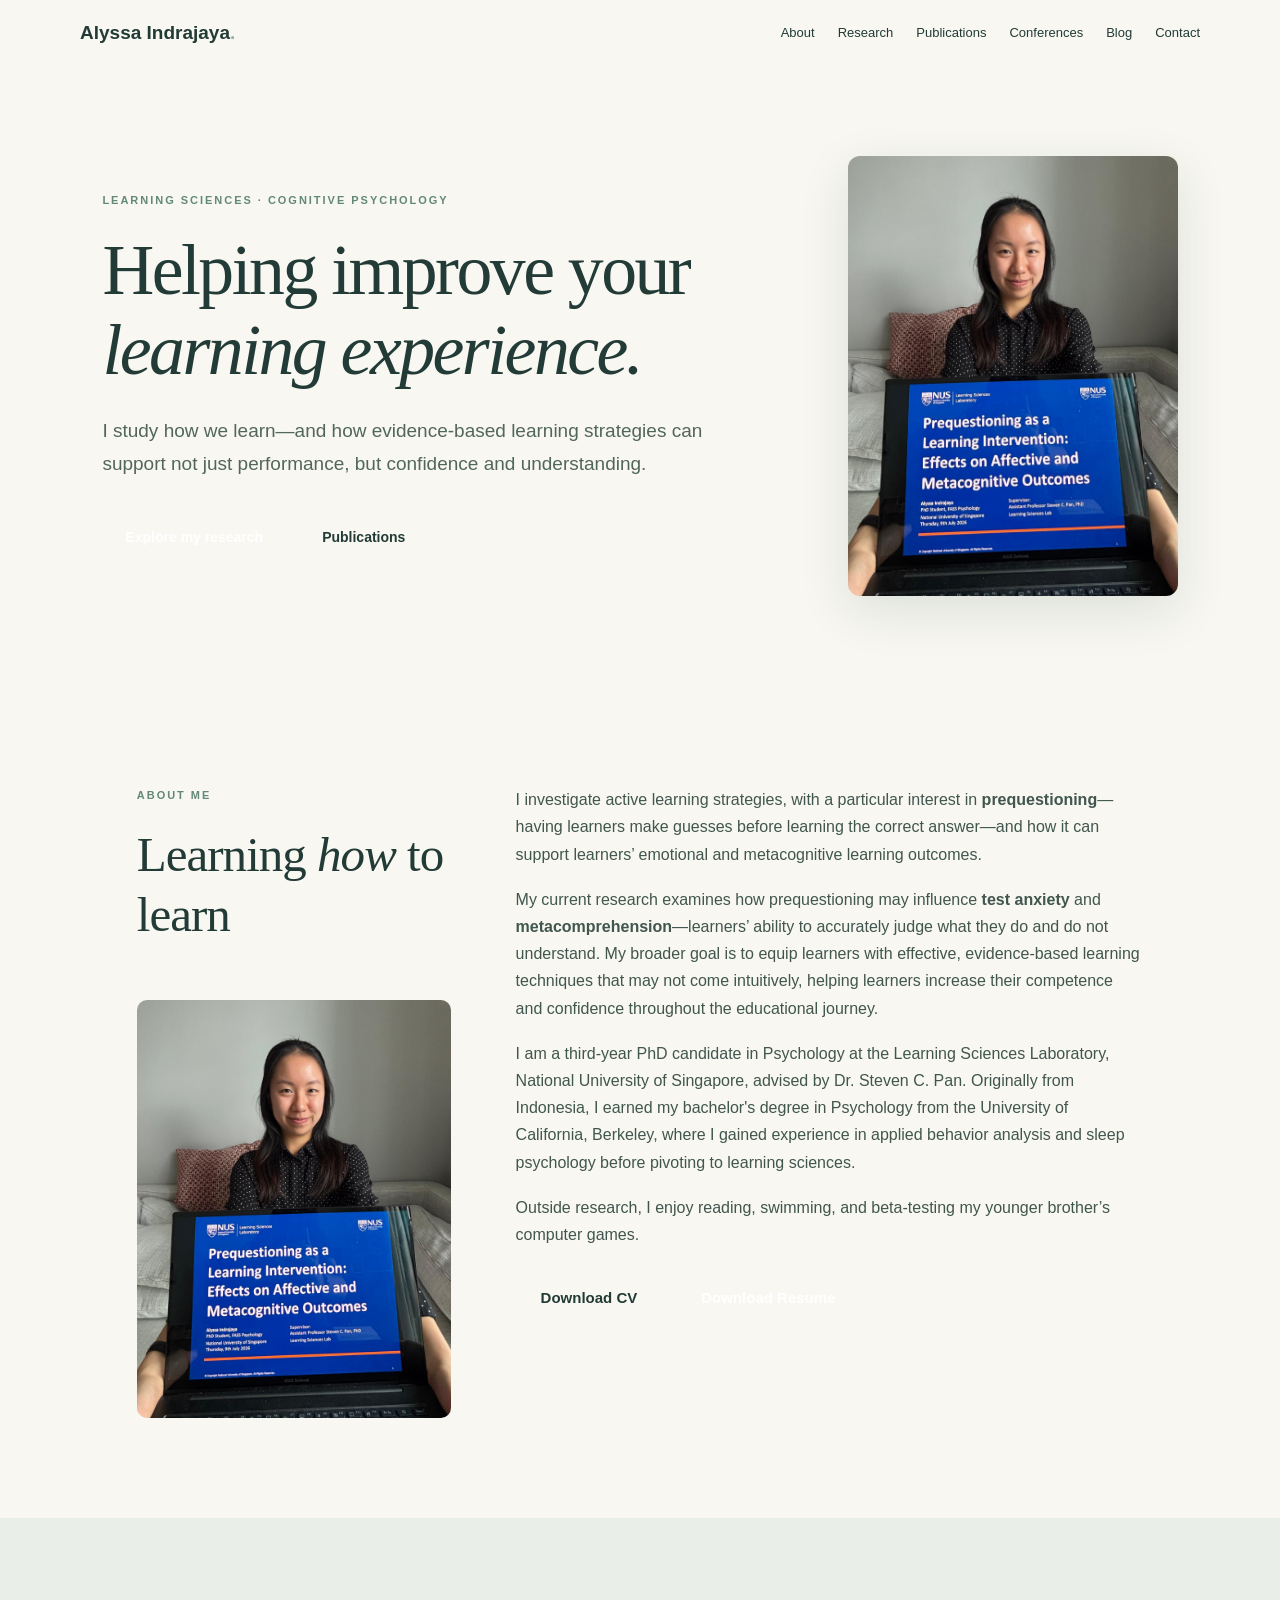
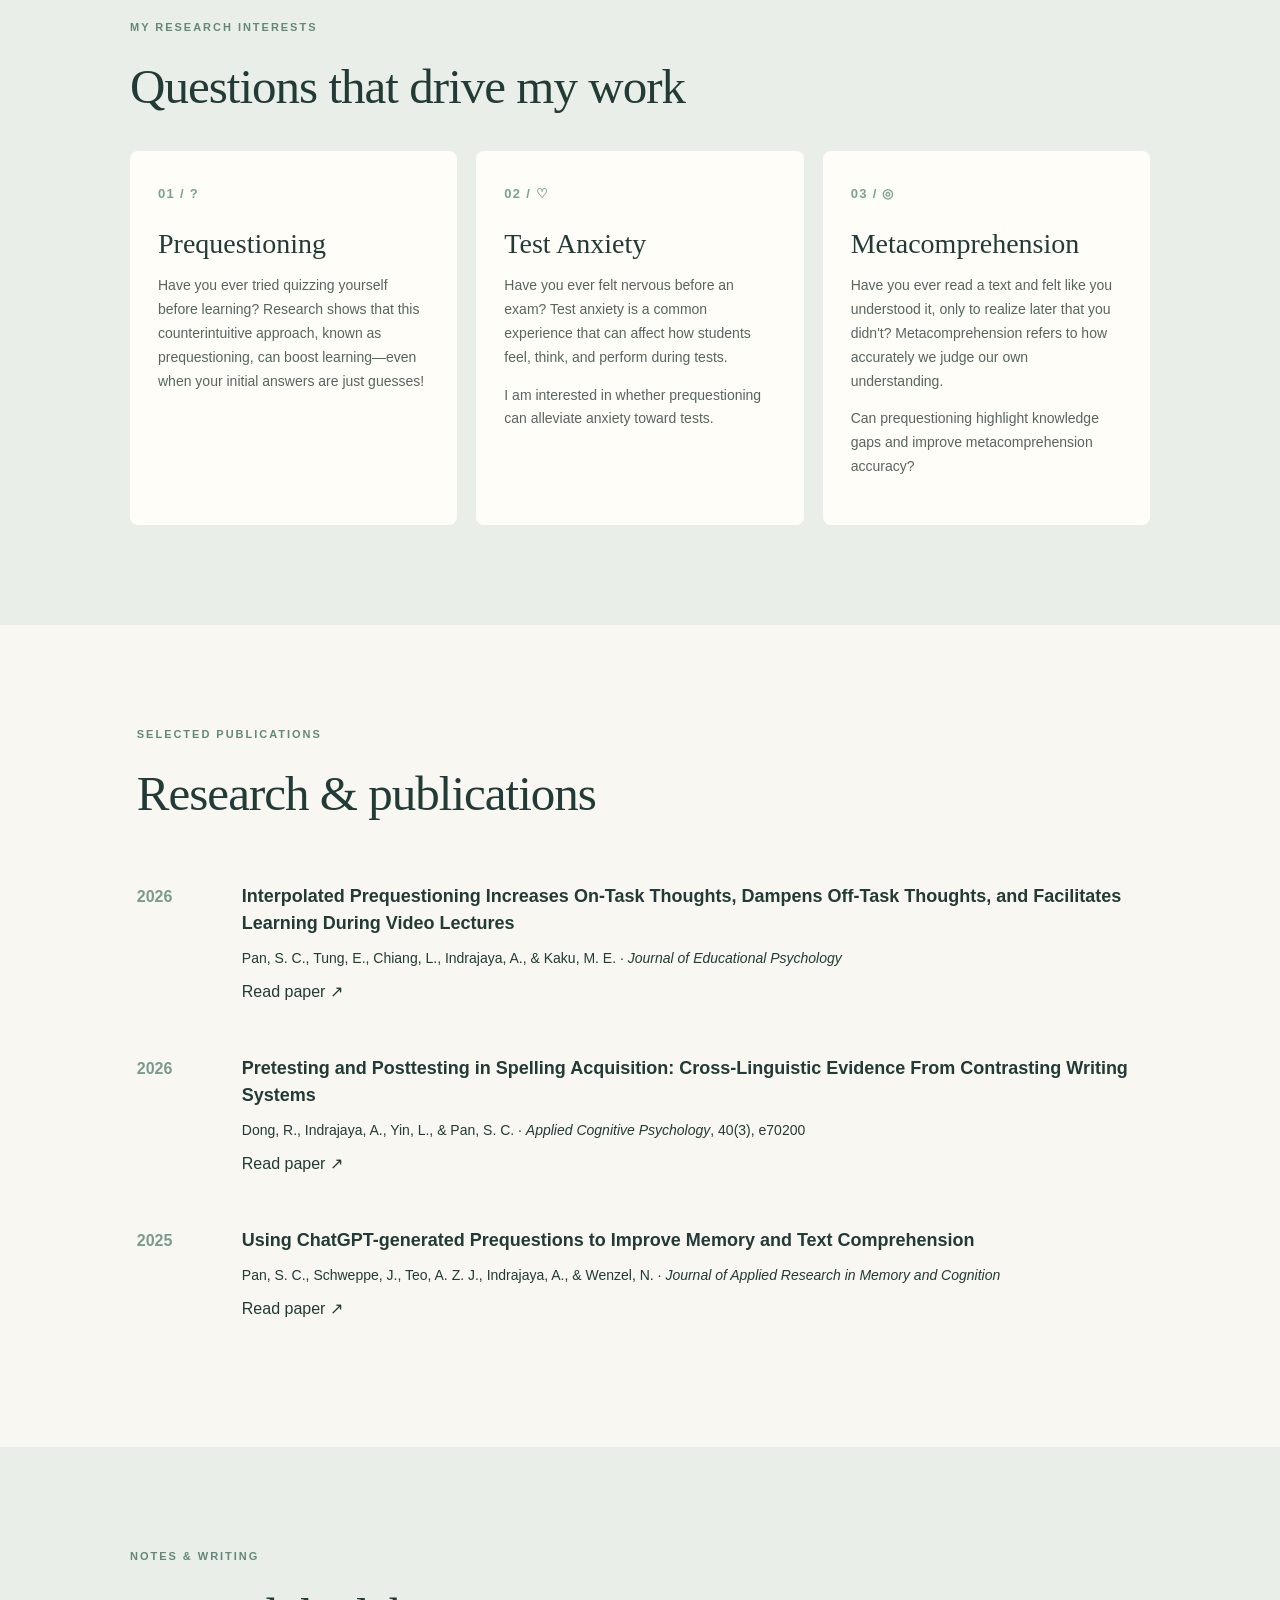
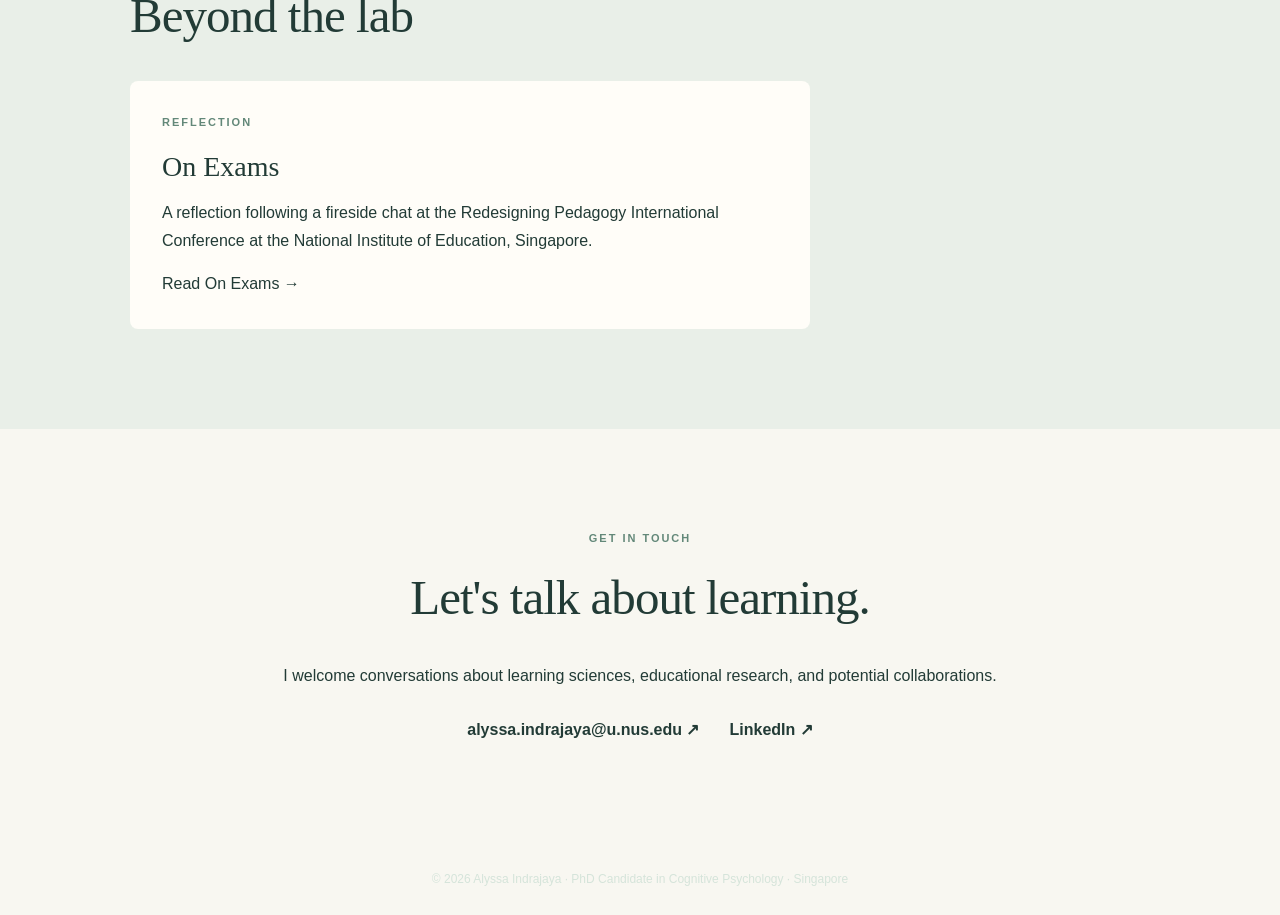
==== commit 9645c4c1: "Add files via upload" ====
--- a/index.html
+++ b/index.html
@@ -3,7 +3,7 @@
 <html lang="en"><head><meta charset="utf-8"/><meta content="width=device-width,initial-scale=1" name="viewport"/><meta content="Alyssa Indrajaya — PhD candidate researching prequestioning, test anxiety and metacomprehension." name="description"/><title>Alyssa Indrajaya | Learning Sciences</title><link href="styles.css" rel="stylesheet"/></head><body>
 <header class="top"><a class="brand" href="#home">Alyssa Indrajaya<span class="dot">.</span></a><nav><a href="#about">About</a><a href="#research">Research</a><a href="#publications">Publications</a><a href="conferences.html">Conferences</a><a href="blog.html">Blog</a><a href="#contact">Contact</a></nav></header>
 <main><section class="hero" id="home"><div class="hero-inner"><p class="eyebrow">LEARNING SCIENCES · COGNITIVE PSYCHOLOGY</p><h1>Helping improve your <em>learning experience.</em></h1><p class="lead">I study how we learn—and how evidence-based learning strategies can support not just performance, but confidence and understanding.</p><div class="actions"><a class="button" href="#research">Explore my research</a><a class="button outline" href="#publications">Publications</a></div></div><div class="hero-photo"><img alt="Alyssa Indrajaya presenting her research on prequestioning" loading="eager" src="presentation.jpg"/></div></section>
-<section class="section about" id="about"><div><p class="eyebrow">ABOUT ME</p><h2>Learning <em>how</em> to learn</h2></div><div class="about-photo"><img alt="Portrait of Alyssa Indrajaya" loading="lazy" src="headshot.jpg"/></div><div class="bodycopy"><p>I investigate active learning strategies, with a particular interest in <strong>prequestioning</strong>—having learners make guesses before learning the correct answer—and how it can support learners’ emotional and metacognitive learning outcomes.</p><p>My current research examines how prequestioning may influence <strong>test anxiety</strong> and <strong>metacomprehension</strong>—learners’ ability to accurately judge what they do and do not understand. My broader goal is to equip learners with effective, evidence-based learning techniques that may not come intuitively, helping learners increase their competence and confidence throughout the educational journey.</p><p>I am a third-year PhD candidate in Psychology at the <a href="https://sc-pan.github.io/index.html" rel="noopener" target="_blank">Learning Sciences Laboratory</a>, National University of Singapore, advised by Dr. Steven C. Pan. Originally from Indonesia, I earned my bachelor's degree in Psychology from the University of California, Berkeley, where I gained experience in applied behavior analysis and sleep psychology before pivoting to learning sciences.</p><p>Outside research, I enjoy reading, swimming, and beta-testing my younger brother’s computer games.</p><p class="download-links"><a download="" href="Indrajaya_Alyssa_CV.pdf">Download CV</a><a download="" href="Indrajaya_Alyssa_Resume.pdf">Download résumé</a></p></div></section>
+<section class="section about" id="about"><div><p class="eyebrow">ABOUT ME</p><h2>Learning <em>how</em> to learn</h2></div><div class="about-photo"><img alt="Alyssa Indrajaya presenting her research on a laptop" loading="lazy" src="about-laptop.jpg"/></div><div class="bodycopy"><p>I investigate active learning strategies, with a particular interest in <strong>prequestioning</strong>—having learners make guesses before learning the correct answer—and how it can support learners’ emotional and metacognitive learning outcomes.</p><p>My current research examines how prequestioning may influence <strong>test anxiety</strong> and <strong>metacomprehension</strong>—learners’ ability to accurately judge what they do and do not understand. My broader goal is to equip learners with effective, evidence-based learning techniques that may not come intuitively, helping learners increase their competence and confidence throughout the educational journey.</p><p>I am a third-year PhD candidate in Psychology at the <a href="https://sc-pan.github.io/index.html" rel="noopener" target="_blank">Learning Sciences Laboratory</a>, National University of Singapore, advised by Dr. Steven C. Pan. Originally from Indonesia, I earned my bachelor's degree in Psychology from the University of California, Berkeley, where I gained experience in applied behavior analysis and sleep psychology before pivoting to learning sciences.</p><p>Outside research, I enjoy reading, swimming, and beta-testing my younger brother’s computer games.</p><div class="about-downloads"><a class="about-download-btn about-download-outline" href="Indrajaya_Alyssa_CV.pdf" target="_blank" rel="noopener">Download CV</a><a class="about-download-btn about-download-solid" href="Indrajaya_Alyssa_Resume.pdf" target="_blank" rel="noopener">Download Resume</a></div></div></section>
 <section class="section tinted" id="research"><p class="eyebrow">MY RESEARCH INTERESTS</p><h2>Questions that drive my work</h2><div class="cards"><article class="research-card"><div class="symbol">01 / ?</div><h3>Prequestioning</h3><p>Have you ever tried quizzing yourself before learning? Research shows that this counterintuitive approach, known as prequestioning, can boost learning—even when your initial answers are just guesses!</p></article><article class="research-card"><div class="symbol">02 / ♡</div><h3>Test Anxiety</h3><p>Have you ever felt nervous before an exam? Test anxiety is a common experience that can affect how students feel, think, and perform during tests.</p><p>I am interested in whether prequestioning can alleviate anxiety toward tests.</p></article><article class="research-card"><div class="symbol">03 / ◎</div><h3>Metacomprehension</h3><p>Have you ever read a text and felt like you understood it, only to realize later that you didn't? Metacomprehension refers to how accurately we judge our own understanding.</p><p>Can prequestioning highlight knowledge gaps and improve metacomprehension accuracy?</p></article></div></section>
 <section class="section" id="publications"><p class="eyebrow">SELECTED PUBLICATIONS</p><h2>Research &amp; publications</h2><div class="pub"><span class="year">2026</span><div><h3>Interpolated Prequestioning Increases On-Task Thoughts, Dampens Off-Task Thoughts, and Facilitates Learning During Video Lectures</h3><p>Pan, S. C., Tung, E., Chiang, L., Indrajaya, A., &amp; Kaku, M. E. · <em>Journal of Educational Psychology</em></p><a href="https://doi.org/10.1037/edu0001055" rel="noopener" target="_blank">Read paper ↗</a></div></div><div class="pub"><span class="year">2026</span><div><h3>Pretesting and Posttesting in Spelling Acquisition: Cross-Linguistic Evidence From Contrasting Writing Systems</h3><p>Dong, R., Indrajaya, A., Yin, L., &amp; Pan, S. C. · <em>Applied Cognitive Psychology</em>, 40(3), e70200</p><a href="https://doi.org/10.1002/acp.70200" rel="noopener" target="_blank">Read paper ↗</a></div></div><div class="pub"><span class="year">2025</span><div><h3>Using ChatGPT-generated Prequestions to Improve Memory and Text Comprehension</h3><p>Pan, S. C., Schweppe, J., Teo, A. Z. J., Indrajaya, A., &amp; Wenzel, N. · <em>Journal of Applied Research in Memory and Cognition</em></p><a href="https://doi.org/10.1037/mac0000254" rel="noopener" target="_blank">Read paper ↗</a></div></div></section>
 <section class="section tinted" id="writing"><p class="eyebrow">NOTES &amp; WRITING</p><h2>Beyond the lab</h2><div class="writing-card"><p class="eyebrow">REFLECTION</p><h3>On Exams</h3><p>A reflection following a fireside chat at the Redesigning Pedagogy International Conference at the National Institute of Education, Singapore.</p><a href="on-exams.html" rel="noopener" target="_blank">Read On Exams →</a></div></section>
--- a/styles.css
+++ b/styles.css
@@ -17,3 +17,21 @@
 .section.tinted{background:#e9efe8}
 .research-card,.writing-card,.conference-card,.blog-tile{background:#fffdf8}
 .conference-page,.blog-page,.article-page{background:#f8f7f1}
+
+/* About section update — homepage hero and original theme unchanged */
+.about{display:grid;grid-template-columns:minmax(220px,.85fr) minmax(0,1.7fr);grid-template-areas:"heading copy" "photo copy";column-gap:65px;row-gap:20px;align-items:start}
+.about>div:first-child{grid-area:heading}
+.about-photo{grid-area:photo;max-width:350px}
+.about-photo img{width:100%;max-height:420px;object-fit:cover;object-position:center 35%;border-radius:10px}
+.about .bodycopy{grid-area:copy;min-width:0}
+.about-downloads{display:flex;flex-wrap:wrap;gap:14px;margin-top:28px}
+.about-download-btn{display:inline-flex;justify-content:center;align-items:center;text-align:center;padding:12px 25px;border:1.5px solid var(--green);border-radius:999px;font-size:15px;font-weight:600;line-height:1.35;transition:background-color .2s ease}
+.about-download-outline{color:var(--green);background:transparent}
+.about-download-solid{color:#fff;background:var(--green)}
+.about-download-solid:hover{color:#fff;background:#294e44}
+.about-download-outline:hover{background:var(--sage);text-decoration:none}
+.about-download-btn:hover{text-decoration:none}
+.poster-link{display:inline-flex;align-items:center;margin-top:17px;padding:10px 19px;border-radius:999px;border:1px solid var(--green);color:var(--green);font-size:14px;font-weight:700}
+.poster-link:hover{background:var(--sage);text-decoration:none}
+@media(max-width:950px){.about{grid-template-columns:minmax(180px,.8fr) minmax(0,1.5fr);column-gap:30px}.about .bodycopy{grid-area:copy}}
+@media(max-width:650px){.about{grid-template-columns:1fr;grid-template-areas:"heading" "photo" "copy";row-gap:20px}.about-photo{max-width:310px}.about .bodycopy{grid-area:copy}}
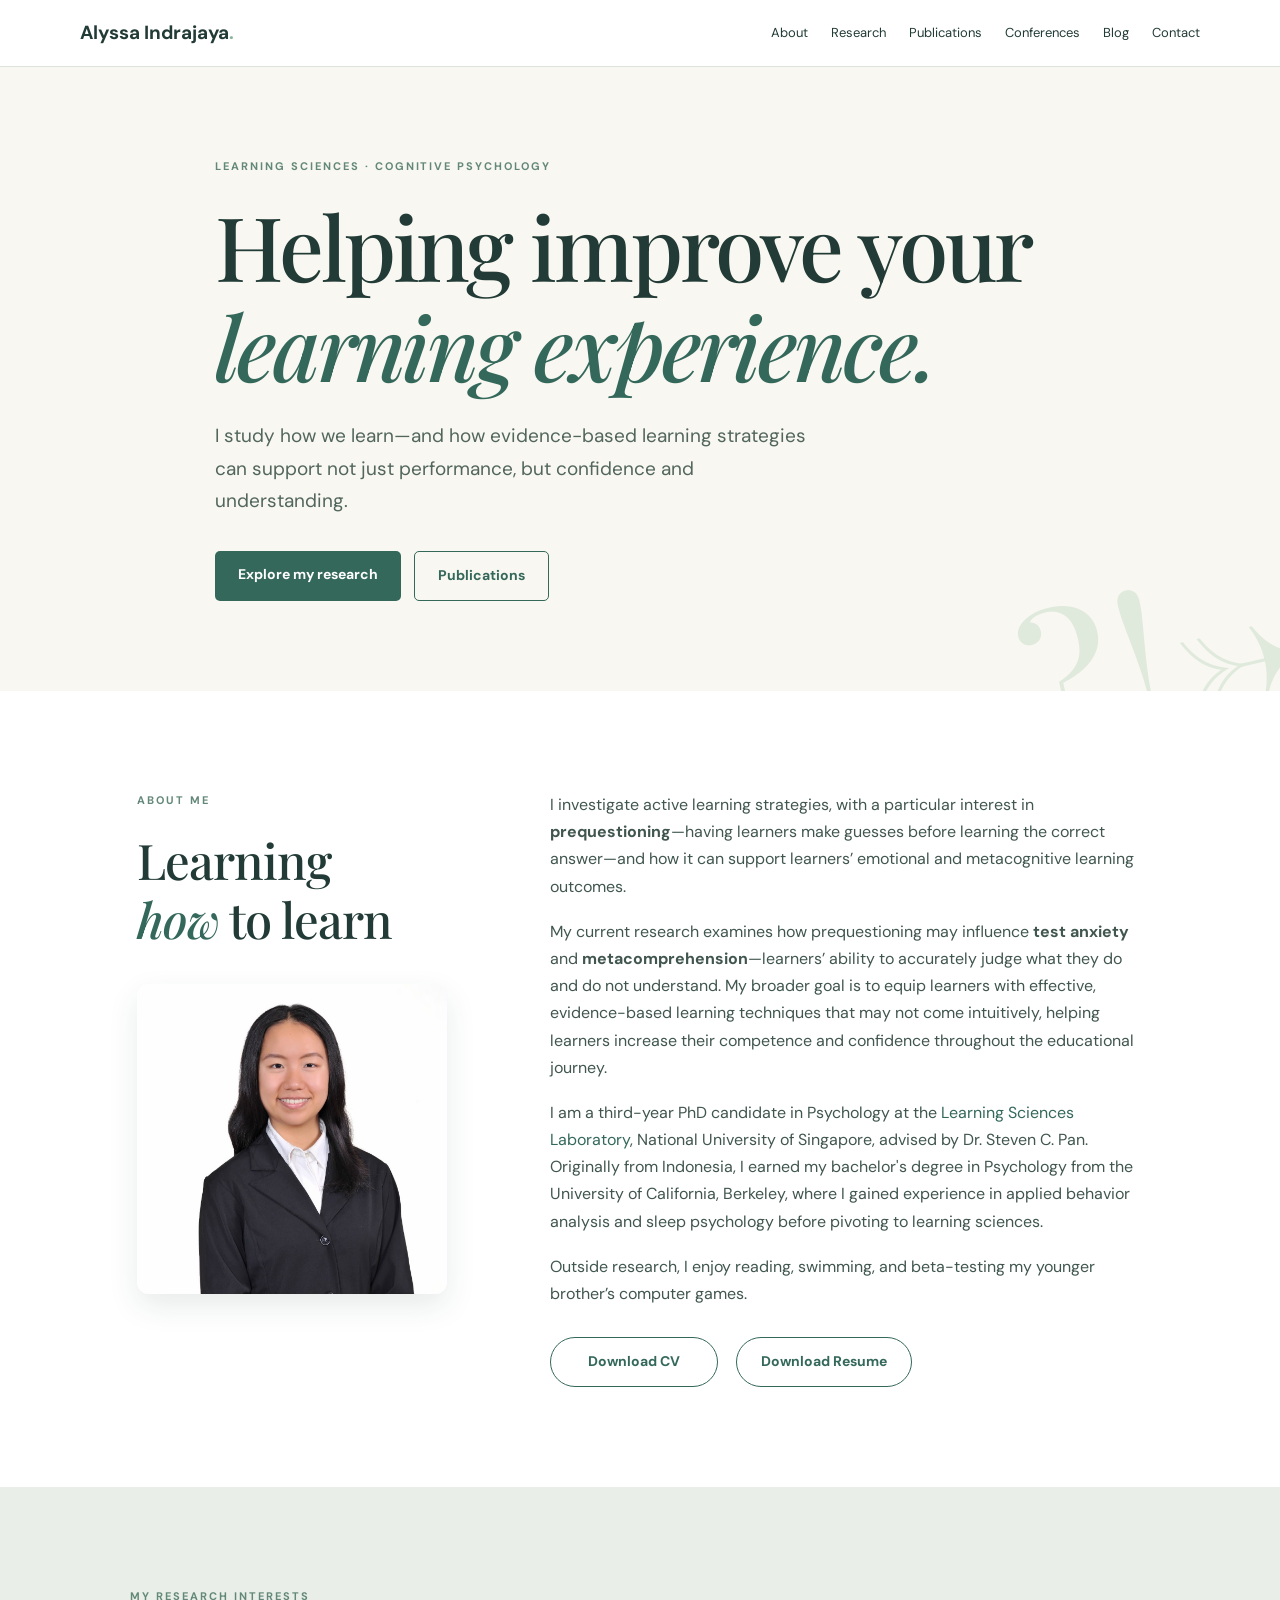
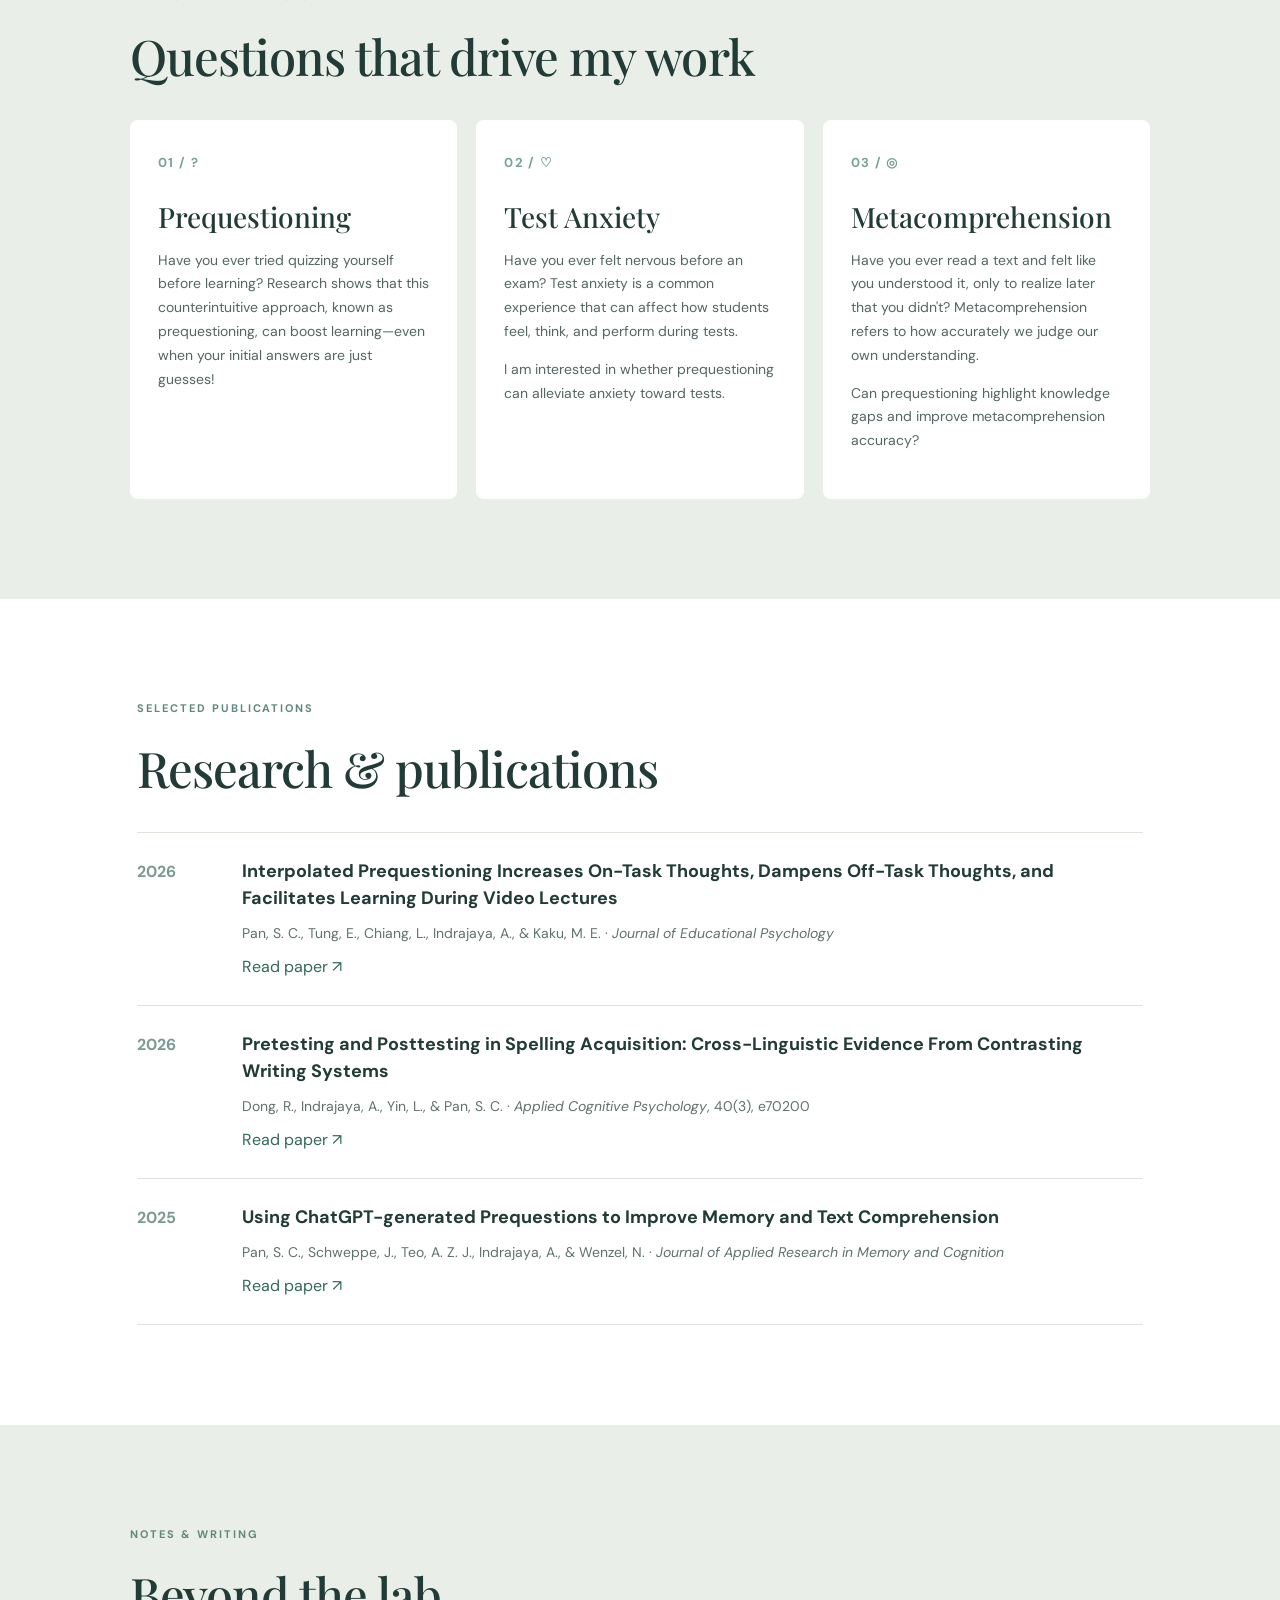
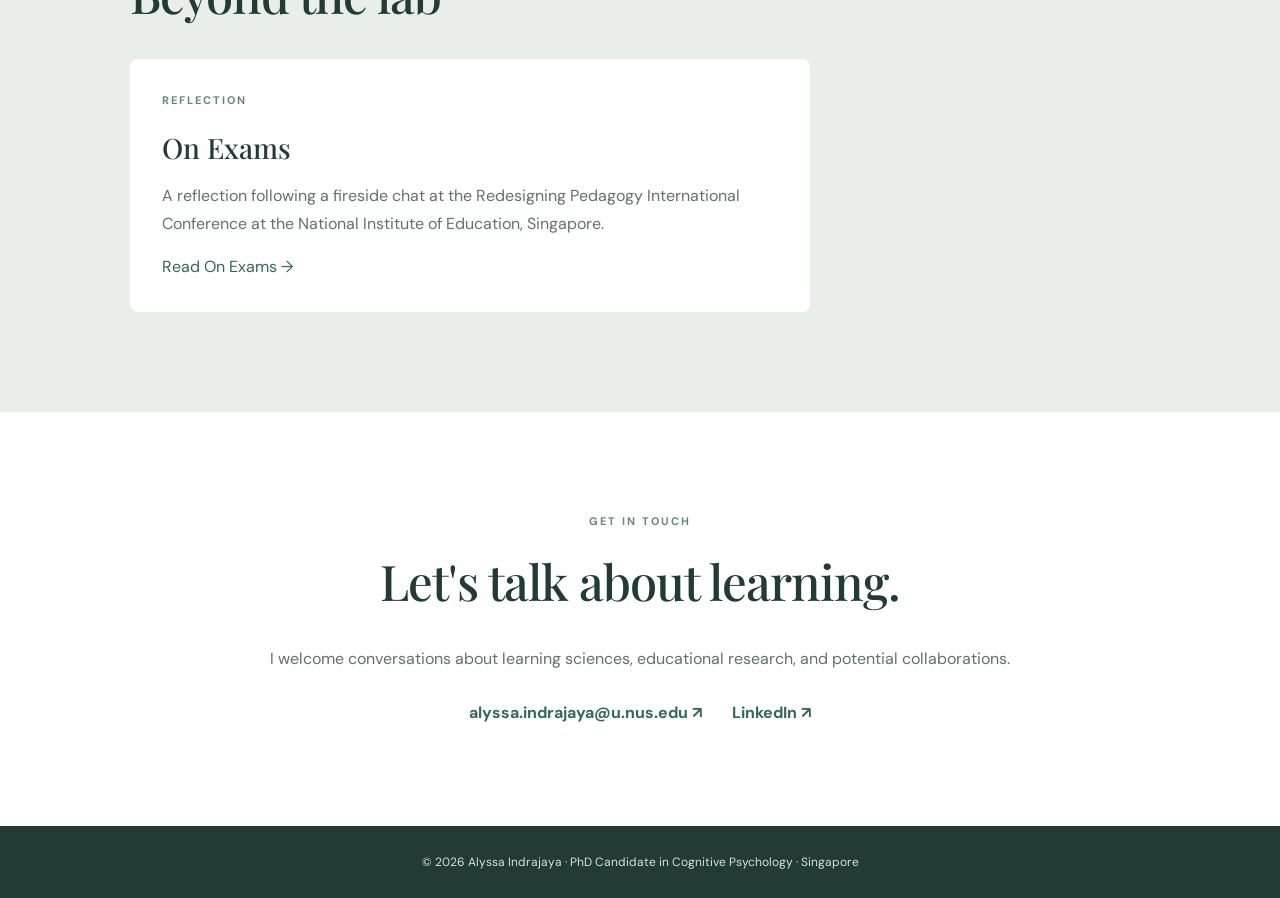
==== commit a8f6cdf9: "Add files via upload" ====
--- a/index.html
+++ b/index.html
@@ -2,8 +2,8 @@
 
 <html lang="en"><head><meta charset="utf-8"/><meta content="width=device-width,initial-scale=1" name="viewport"/><meta content="Alyssa Indrajaya — PhD candidate researching prequestioning, test anxiety and metacomprehension." name="description"/><title>Alyssa Indrajaya | Learning Sciences</title><link href="styles.css" rel="stylesheet"/></head><body>
 <header class="top"><a class="brand" href="#home">Alyssa Indrajaya<span class="dot">.</span></a><nav><a href="#about">About</a><a href="#research">Research</a><a href="#publications">Publications</a><a href="conferences.html">Conferences</a><a href="blog.html">Blog</a><a href="#contact">Contact</a></nav></header>
-<main><section class="hero" id="home"><div class="hero-inner"><p class="eyebrow">LEARNING SCIENCES · COGNITIVE PSYCHOLOGY</p><h1>Helping improve your <em>learning experience.</em></h1><p class="lead">I study how we learn—and how evidence-based learning strategies can support not just performance, but confidence and understanding.</p><div class="actions"><a class="button" href="#research">Explore my research</a><a class="button outline" href="#publications">Publications</a></div></div><div class="hero-photo"><img alt="Alyssa Indrajaya presenting her research on prequestioning" loading="eager" src="presentation.jpg"/></div></section>
-<section class="section about" id="about"><div><p class="eyebrow">ABOUT ME</p><h2>Learning <em>how</em> to learn</h2></div><div class="about-photo"><img alt="Alyssa Indrajaya presenting her research on a laptop" loading="lazy" src="about-laptop.jpg"/></div><div class="bodycopy"><p>I investigate active learning strategies, with a particular interest in <strong>prequestioning</strong>—having learners make guesses before learning the correct answer—and how it can support learners’ emotional and metacognitive learning outcomes.</p><p>My current research examines how prequestioning may influence <strong>test anxiety</strong> and <strong>metacomprehension</strong>—learners’ ability to accurately judge what they do and do not understand. My broader goal is to equip learners with effective, evidence-based learning techniques that may not come intuitively, helping learners increase their competence and confidence throughout the educational journey.</p><p>I am a third-year PhD candidate in Psychology at the <a href="https://sc-pan.github.io/index.html" rel="noopener" target="_blank">Learning Sciences Laboratory</a>, National University of Singapore, advised by Dr. Steven C. Pan. Originally from Indonesia, I earned my bachelor's degree in Psychology from the University of California, Berkeley, where I gained experience in applied behavior analysis and sleep psychology before pivoting to learning sciences.</p><p>Outside research, I enjoy reading, swimming, and beta-testing my younger brother’s computer games.</p><div class="about-downloads"><a class="about-download-btn about-download-outline" href="Indrajaya_Alyssa_CV.pdf" target="_blank" rel="noopener">Download CV</a><a class="about-download-btn about-download-solid" href="Indrajaya_Alyssa_Resume.pdf" target="_blank" rel="noopener">Download Resume</a></div></div></section>
+<main><section class="hero" id="home"><div class="hero-inner"><p class="eyebrow">LEARNING SCIENCES · COGNITIVE PSYCHOLOGY</p><h1>Helping improve your <em>learning experience.</em></h1><p class="lead">I study how we learn—and how evidence-based learning strategies can support not just performance, but confidence and understanding.</p><div class="actions"><a class="button" href="#research">Explore my research</a><a class="button outline" href="#publications">Publications</a></div></div><div aria-hidden="true" class="hero-mark"><span>?</span><span>!</span><span>→</span></div></section>
+<section class="section about" id="about"><div><p class="eyebrow">ABOUT ME</p><h2>Learning<br/><em>how</em> to learn</h2><img alt="Portrait of Alyssa Indrajaya" class="about-headshot" src="headshot.jpg"/></div><div class="bodycopy"><p>I investigate active learning strategies, with a particular interest in <strong>prequestioning</strong>—having learners make guesses before learning the correct answer—and how it can support learners’ emotional and metacognitive learning outcomes.</p><p>My current research examines how prequestioning may influence <strong>test anxiety</strong> and <strong>metacomprehension</strong>—learners’ ability to accurately judge what they do and do not understand. My broader goal is to equip learners with effective, evidence-based learning techniques that may not come intuitively, helping learners increase their competence and confidence throughout the educational journey.</p><p>I am a third-year PhD candidate in Psychology at the <a href="https://sc-pan.github.io/index.html" rel="noopener" target="_blank">Learning Sciences Laboratory</a>, National University of Singapore, advised by Dr. Steven C. Pan. Originally from Indonesia, I earned my bachelor's degree in Psychology from the University of California, Berkeley, where I gained experience in applied behavior analysis and sleep psychology before pivoting to learning sciences.</p><p>Outside research, I enjoy reading, swimming, and beta-testing my younger brother’s computer games.</p><div class="about-downloads"><a class="download-button" href="Indrajaya_Alyssa_CV.pdf" rel="noopener" target="_blank">Download CV</a><a class="download-button" href="Indrajaya_Alyssa_Resume.pdf" rel="noopener" target="_blank">Download Resume</a></div></div></section>
 <section class="section tinted" id="research"><p class="eyebrow">MY RESEARCH INTERESTS</p><h2>Questions that drive my work</h2><div class="cards"><article class="research-card"><div class="symbol">01 / ?</div><h3>Prequestioning</h3><p>Have you ever tried quizzing yourself before learning? Research shows that this counterintuitive approach, known as prequestioning, can boost learning—even when your initial answers are just guesses!</p></article><article class="research-card"><div class="symbol">02 / ♡</div><h3>Test Anxiety</h3><p>Have you ever felt nervous before an exam? Test anxiety is a common experience that can affect how students feel, think, and perform during tests.</p><p>I am interested in whether prequestioning can alleviate anxiety toward tests.</p></article><article class="research-card"><div class="symbol">03 / ◎</div><h3>Metacomprehension</h3><p>Have you ever read a text and felt like you understood it, only to realize later that you didn't? Metacomprehension refers to how accurately we judge our own understanding.</p><p>Can prequestioning highlight knowledge gaps and improve metacomprehension accuracy?</p></article></div></section>
 <section class="section" id="publications"><p class="eyebrow">SELECTED PUBLICATIONS</p><h2>Research &amp; publications</h2><div class="pub"><span class="year">2026</span><div><h3>Interpolated Prequestioning Increases On-Task Thoughts, Dampens Off-Task Thoughts, and Facilitates Learning During Video Lectures</h3><p>Pan, S. C., Tung, E., Chiang, L., Indrajaya, A., &amp; Kaku, M. E. · <em>Journal of Educational Psychology</em></p><a href="https://doi.org/10.1037/edu0001055" rel="noopener" target="_blank">Read paper ↗</a></div></div><div class="pub"><span class="year">2026</span><div><h3>Pretesting and Posttesting in Spelling Acquisition: Cross-Linguistic Evidence From Contrasting Writing Systems</h3><p>Dong, R., Indrajaya, A., Yin, L., &amp; Pan, S. C. · <em>Applied Cognitive Psychology</em>, 40(3), e70200</p><a href="https://doi.org/10.1002/acp.70200" rel="noopener" target="_blank">Read paper ↗</a></div></div><div class="pub"><span class="year">2025</span><div><h3>Using ChatGPT-generated Prequestions to Improve Memory and Text Comprehension</h3><p>Pan, S. C., Schweppe, J., Teo, A. Z. J., Indrajaya, A., &amp; Wenzel, N. · <em>Journal of Applied Research in Memory and Cognition</em></p><a href="https://doi.org/10.1037/mac0000254" rel="noopener" target="_blank">Read paper ↗</a></div></div></section>
 <section class="section tinted" id="writing"><p class="eyebrow">NOTES &amp; WRITING</p><h2>Beyond the lab</h2><div class="writing-card"><p class="eyebrow">REFLECTION</p><h3>On Exams</h3><p>A reflection following a fireside chat at the Redesigning Pedagogy International Conference at the National Institute of Education, Singapore.</p><a href="on-exams.html" rel="noopener" target="_blank">Read On Exams →</a></div></section>
--- a/styles.css
+++ b/styles.css
@@ -1,37 +1,20 @@
-500;600;700&family=Playfair+Display:ital,wght@0,500;0,600;1,500&display=swap');
+@import url('https://fonts.googleapis.com/css2?family=DM+Sans:wght@400;500;600;700&family=Playfair+Display:ital,wght@0,500;0,600;1,500&display=swap');
 :root{--ink:#223b36;--muted:#61716b;--cream:#f8f7f1;--sage:#e9efe8;--green:#34685b;--line:#dce4dc}*{box-sizing:border-box}html{scroll-behavior:smooth}body{margin:0;background:#fff;color:var(--ink);font-family:'DM Sans',Arial,sans-serif;font-size:16px;line-height:1.7}a{color:var(--green);text-decoration:none}a:hover{text-decoration:underline}.top{position:sticky;top:0;z-index:10;display:flex;align-items:center;justify-content:space-between;padding:17px max(5%,calc((100vw - 1120px)/2));background:rgba(255,255,255,.96);border-bottom:1px solid var(--line);gap:20px}.brand{font-weight:700;font-size:19px;color:var(--ink);white-space:nowrap}.dot{color:#89b69b}.top nav{display:flex;gap:23px;flex-wrap:wrap}.top nav a{font-size:13px;color:var(--ink)}.hero{background:var(--cream);min-height:570px;display:flex;align-items:center;justify-content:center;position:relative;overflow:hidden;padding:90px 8%}.hero-inner{max-width:860px;z-index:1}.eyebrow{letter-spacing:.18em;font-size:11px;font-weight:700;color:#638879;margin:0 0 20px}.hero h1{font-size:clamp(48px,7vw,89px);line-height:1.12;max-width:850px;margin:0 0 25px;font-weight:500;font-family:'Playfair Display',Georgia,serif;letter-spacing:-.035em}.hero h1 em,h2 em{color:var(--green);font-weight:500}.lead{max-width:610px;font-size:19px;color:#52665d}.actions{display:flex;gap:13px;margin-top:34px;flex-wrap:wrap}.button{background:var(--green);color:#fff;padding:12px 23px;border-radius:5px;font-size:14px;font-weight:700}.button:hover{color:#fff}.button.outline{background:transparent;border:1px solid var(--green);color:var(--green)}.hero-mark{position:absolute;right:-20px;bottom:-90px;color:#dfe9dc;font:500 190px 'Playfair Display',serif;display:flex;gap:5px;transform:rotate(-13deg);pointer-events:none}.section{max-width:1160px;margin:auto;padding:100px 6%}.section.tinted{max-width:none;background:var(--sage);padding-left:max(6%,calc((100vw - 1020px)/2));padding-right:max(6%,calc((100vw - 1020px)/2))}.section h2{font:500 clamp(32px,4vw,49px)/1.22 'Playfair Display',Georgia,serif;letter-spacing:-.02em;margin:0 0 35px}.about{display:grid;grid-template-columns:1fr 1.7fr;gap:65px}.bodycopy p{margin:0 0 18px;color:#40564e}.cards{display:grid;grid-template-columns:repeat(3,1fr);gap:19px}.research-card{background:#fff;padding:32px 28px;border-radius:8px;min-height:310px}.symbol{color:#79a390;font-weight:700;font-size:13px;letter-spacing:.1em}.research-card h3,.writing-card h3{font:500 28px 'Playfair Display',Georgia,serif;margin:23px 0 12px}.research-card p{color:#55665f;font-size:14px}.pub{display:grid;grid-template-columns:80px 1fr;gap:25px;padding:25px 0;border-top:1px solid var(--line)}.pub:last-child{border-bottom:1px solid var(--line)}.pub h3{font-size:18px;line-height:1.5;margin:0 0 10px}.pub p{color:var(--muted);font-size:14px;margin:0 0 7px}.year{color:#7b9b8e;font-weight:700}.writing-card{max-width:680px;background:white;border-radius:8px;padding:32px}.writing-card h3{margin:0 0 10px}.writing-card p:not(.eyebrow){color:var(--muted)}.smallnote{font-size:12px;color:var(--muted)}.contact{text-align:center}.contact p:not(.eyebrow){color:var(--muted)}.contactlinks{display:flex;justify-content:center;gap:30px;flex-wrap:wrap;margin-top:26px;font-weight:700}footer{text-align:center;padding:26px 15px;background:var(--ink);color:#d5e4da;font-size:12px}@media(max-width:750px){.top{padding:14px 5%;display:block}.top nav{margin-top:9px;gap:14px}.hero{min-height:510px;padding:70px 6%}.hero-mark{font-size:110px;bottom:-30px}.section{padding:65px 6%}.about{grid-template-columns:1fr;gap:5px}.cards{grid-template-columns:1fr}.research-card{min-height:auto}.pub{grid-template-columns:1fr;gap:2px}.contactlinks{gap:15px}}
 
-/* Conferences */
-.conference-page{padding-top:85px}.conference-page h1{font:500 clamp(38px,5vw,62px)/1.2 'Playfair Display',Georgia,serif;margin:0 0 14px}.conference-intro{color:var(--muted);margin:0 0 44px}.conference-list{display:grid;gap:28px}.conference-card{display:grid;grid-template-columns:minmax(180px,300px) 1fr;gap:35px;align-items:center;padding:26px;border:1px solid var(--line);border-radius:10px}.conference-card img{display:block;width:100%;max-height:340px;object-fit:contain;background:var(--cream);border-radius:6px}.conference-details h2{font-size:clamp(21px,2.4vw,29px);margin:0 0 14px}.conference-details p{color:var(--muted);margin:6px 0}.conference-details .eyebrow{color:#638879;margin:0 0 12px}nav a[aria-current="page"]{color:var(--green);font-weight:700}@media(max-width:750px){.conference-card{grid-template-columns:1fr;padding:17px;gap:18px}.conference-card img{max-height:360px}.conference-page{padding-top:55px}}
-
-/* Independent photo assets and blog */
-.hero{justify-content:space-between;gap:40px}.hero-inner{max-width:650px;flex:1}.hero h1{font-size:clamp(43px,5.6vw,74px)}.hero-photo{width:min(35%,330px);flex-shrink:0}.hero-photo img{display:block;width:100%;max-height:460px;object-fit:cover;border-radius:12px;box-shadow:0 15px 50px rgba(28,63,51,.12)}
-.about{grid-template-columns:.85fr .7fr 1.7fr;gap:32px;align-items:start}.about-photo img{display:block;width:100%;max-height:380px;object-fit:cover;object-position:center top;border-radius:8px}.download-links{display:flex;flex-wrap:wrap;gap:12px;margin-top:24px!important}.download-links a{border:1px solid var(--green);border-radius:5px;padding:8px 14px;font-size:13px;font-weight:700}
-.blog-page h1,.article-page h1{font:500 clamp(42px,6vw,70px)/1.2 'Playfair Display',Georgia,serif;margin:0 0 22px}.blog-tile{border:1px solid var(--line);padding:34px;max-width:720px;border-radius:10px}.blog-tile h2{margin:0 0 16px}.blog-tile p:not(.eyebrow){color:var(--muted)}.article-page{max-width:850px}.article-page h2{font:500 27px/1.3 'Playfair Display',Georgia,serif;margin:45px 0 17px}.article-page p{color:#40564e;margin:0 0 20px}.article-page .article-byline{font-size:13px;color:var(--muted);margin-bottom:36px}.article-page blockquote{border-left:3px solid #89b69b;margin:28px 0;padding:8px 24px;color:var(--green);font:italic 22px/1.5 'Playfair Display',Georgia,serif}
-@media(max-width:950px){.about{grid-template-columns:1fr 1fr}.about .bodycopy{grid-column:1/-1}.hero-photo{width:32%}}@media(max-width:650px){.hero{flex-direction:column;align-items:stretch}.hero-photo{width:100%;max-width:320px}.hero-photo img{max-height:350px}.about{grid-template-columns:1fr}.about .bodycopy{grid-column:auto}.about-photo{max-width:250px}}
-
-/* Restored original soft cream and sage visual theme */
-body{background:#f8f7f1;color:#223b36}
-.top{background:rgba(248,247,241,.97)}
-.hero{background:#f8f7f1}
-.section.tinted{background:#e9efe8}
-.research-card,.writing-card,.conference-card,.blog-tile{background:#fffdf8}
-.conference-page,.blog-page,.article-page{background:#f8f7f1}
-
-/* About section update — homepage hero and original theme unchanged */
-.about{display:grid;grid-template-columns:minmax(220px,.85fr) minmax(0,1.7fr);grid-template-areas:"heading copy" "photo copy";column-gap:65px;row-gap:20px;align-items:start}
-.about>div:first-child{grid-area:heading}
-.about-photo{grid-area:photo;max-width:350px}
-.about-photo img{width:100%;max-height:420px;object-fit:cover;object-position:center 35%;border-radius:10px}
-.about .bodycopy{grid-area:copy;min-width:0}
-.about-downloads{display:flex;flex-wrap:wrap;gap:14px;margin-top:28px}
-.about-download-btn{display:inline-flex;justify-content:center;align-items:center;text-align:center;padding:12px 25px;border:1.5px solid var(--green);border-radius:999px;font-size:15px;font-weight:600;line-height:1.35;transition:background-color .2s ease}
-.about-download-outline{color:var(--green);background:transparent}
-.about-download-solid{color:#fff;background:var(--green)}
-.about-download-solid:hover{color:#fff;background:#294e44}
-.about-download-outline:hover{background:var(--sage);text-decoration:none}
-.about-download-btn:hover{text-decoration:none}
-.poster-link{display:inline-flex;align-items:center;margin-top:17px;padding:10px 19px;border-radius:999px;border:1px solid var(--green);color:var(--green);font-size:14px;font-weight:700}
-.poster-link:hover{background:var(--sage);text-decoration:none}
-@media(max-width:950px){.about{grid-template-columns:minmax(180px,.8fr) minmax(0,1.5fr);column-gap:30px}.about .bodycopy{grid-area:copy}}
-@media(max-width:650px){.about{grid-template-columns:1fr;grid-template-areas:"heading" "photo" "copy";row-gap:20px}.about-photo{max-width:310px}.about .bodycopy{grid-area:copy}}
+/* About section: original two-column composition with portrait below heading */
+.about-headshot{display:block;width:min(100%,310px);height:auto;aspect-ratio:1/1;object-fit:cover;object-position:center top;border-radius:12px;margin-top:30px;box-shadow:0 12px 30px rgba(34,59,54,.10)}
+.about-downloads{display:flex;gap:18px;flex-wrap:wrap;margin-top:30px}
+.download-button{display:inline-flex;align-items:center;justify-content:center;min-width:168px;padding:12px 24px;border:1.5px solid var(--green);border-radius:999px;color:var(--green);font-size:14px;font-weight:700;background:transparent;transition:background .15s,color .15s}
+.download-button:hover{background:var(--green);color:white;text-decoration:none}
+/* Standalone conference and blog pages */
+.conference-page,.blog-page,.article-page{max-width:1080px}
+.conference-intro{max-width:760px;margin-bottom:40px;color:var(--muted)}
+.conference-list{display:grid;gap:30px}
+.conference-card{display:grid;grid-template-columns:minmax(220px,340px) 1fr;gap:30px;padding:26px;border:1px solid var(--line);border-radius:12px;align-items:center;background:#fff}
+.conference-card img{width:100%;max-height:350px;object-fit:cover;border-radius:9px}
+.conference-details h2{font-size:clamp(22px,2.6vw,32px);margin:0 0 14px}
+.conference-details p{color:var(--muted);margin:5px 0}
+.poster-link{display:inline-flex;margin-top:16px;padding:10px 18px;border:1px solid var(--green);border-radius:6px;font-weight:700}
+.poster-link:hover{background:var(--green);color:white;text-decoration:none}
+.blog-list{display:grid;gap:20px}.blog-card{border:1px solid var(--line);border-radius:12px;padding:30px}.blog-card h2{margin:8px 0 12px}.article-content{max-width:780px;margin:auto}.article-content p{margin-bottom:20px}
+@media(max-width:750px){.conference-card{grid-template-columns:1fr;padding:18px}.about-headshot{width:min(100%,280px)}.about-downloads{gap:12px}.download-button{min-width:145px}}
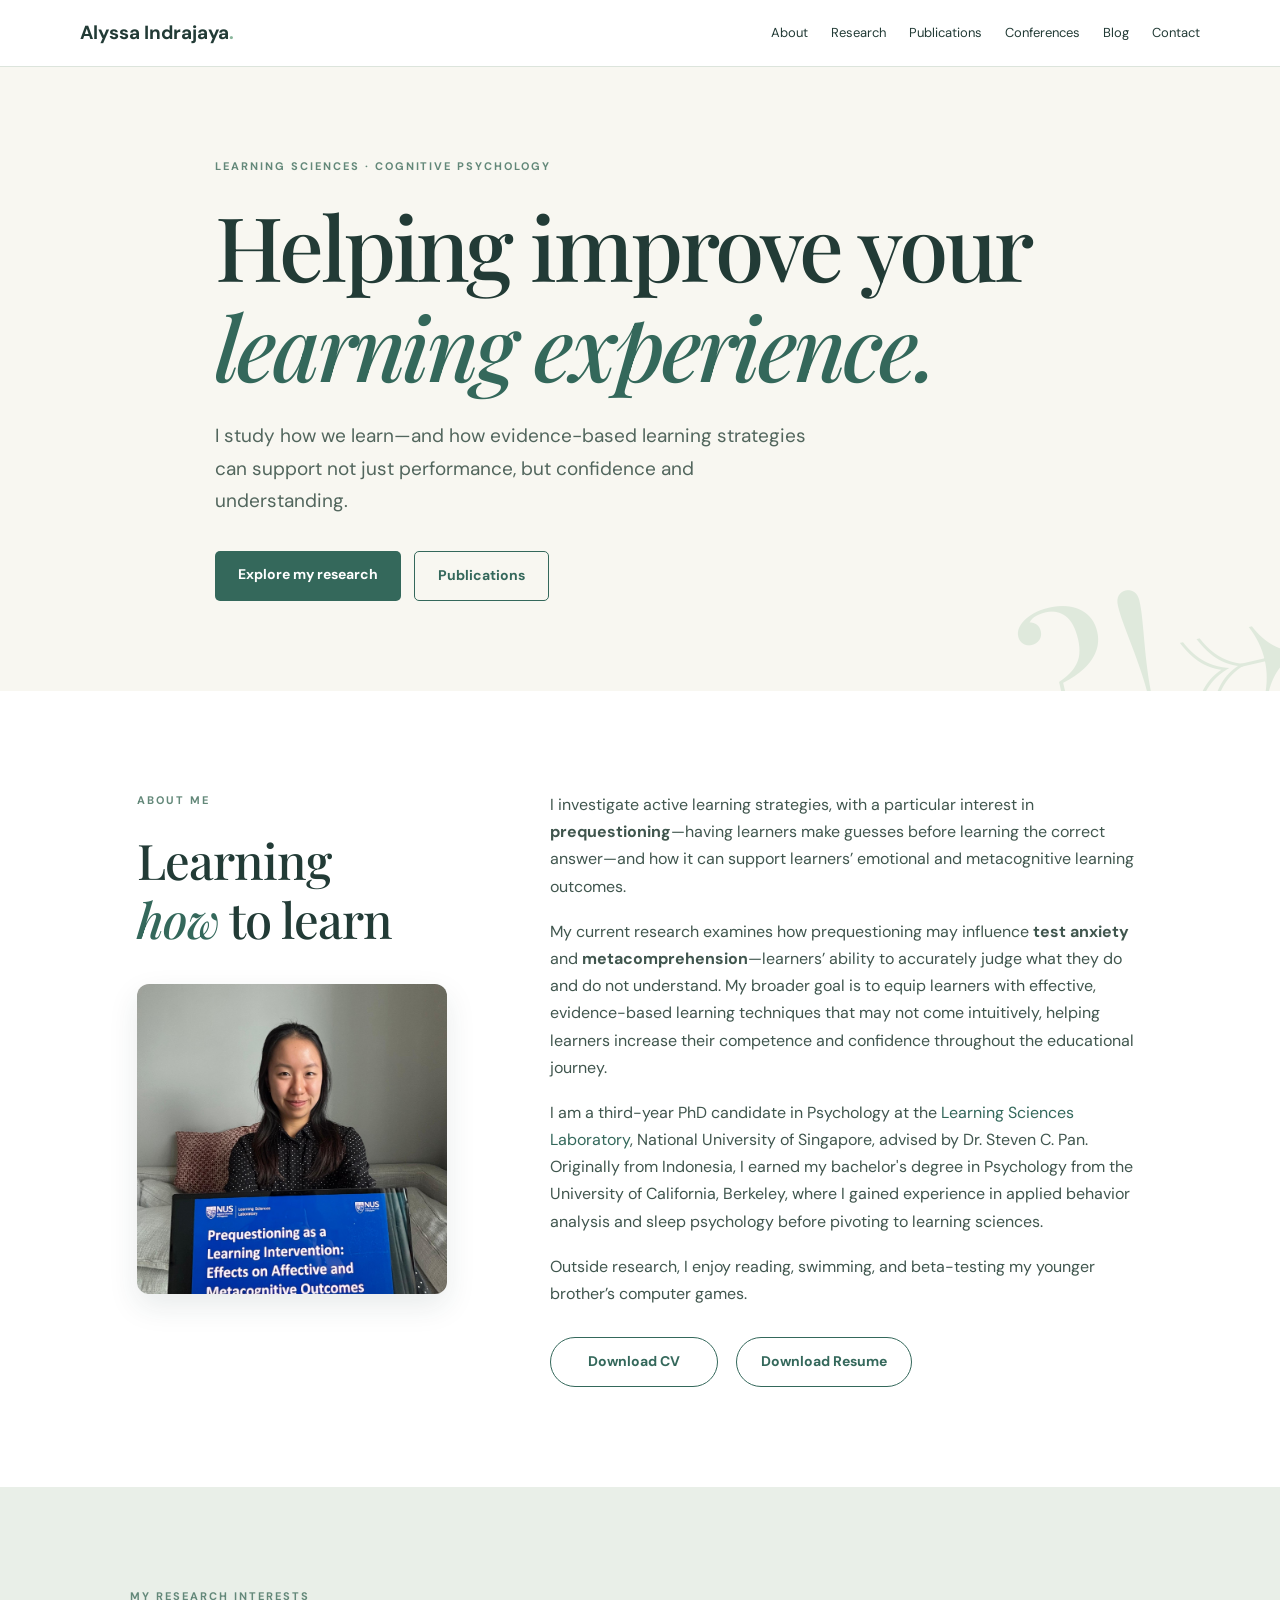
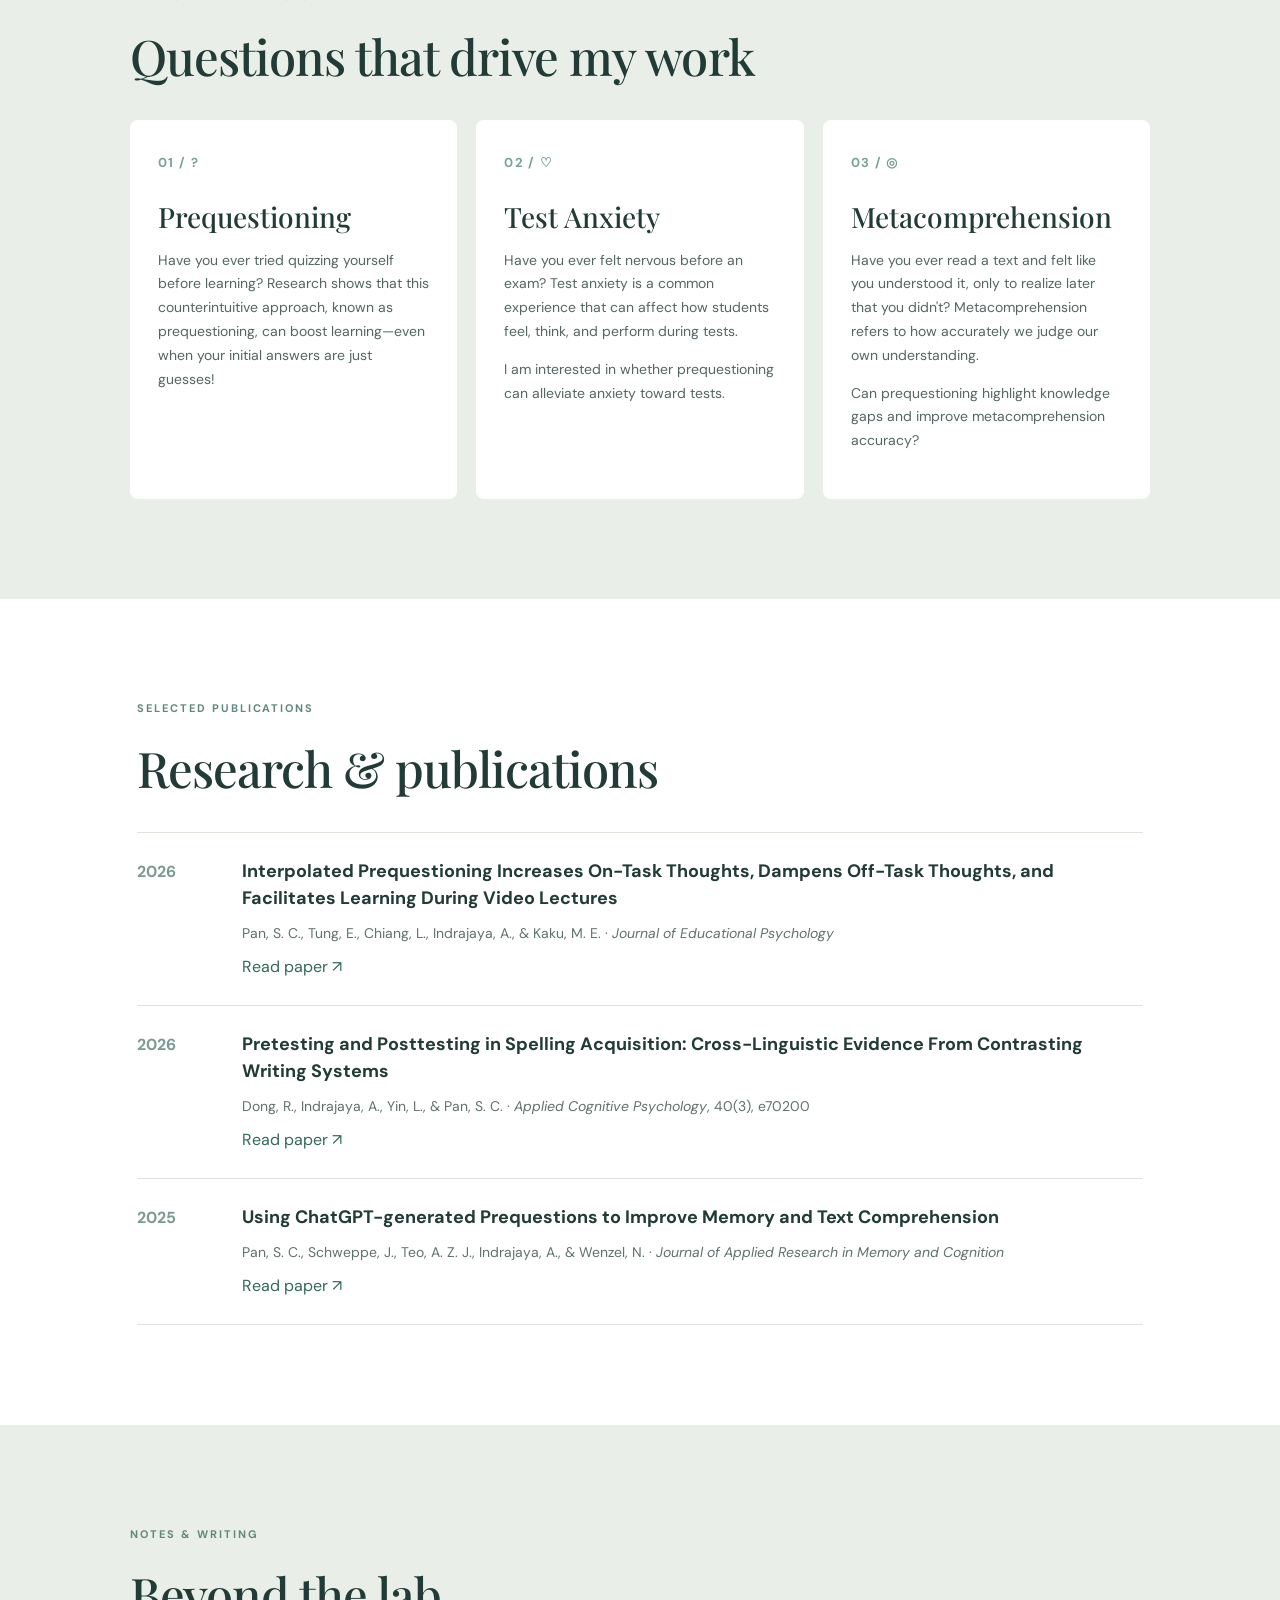
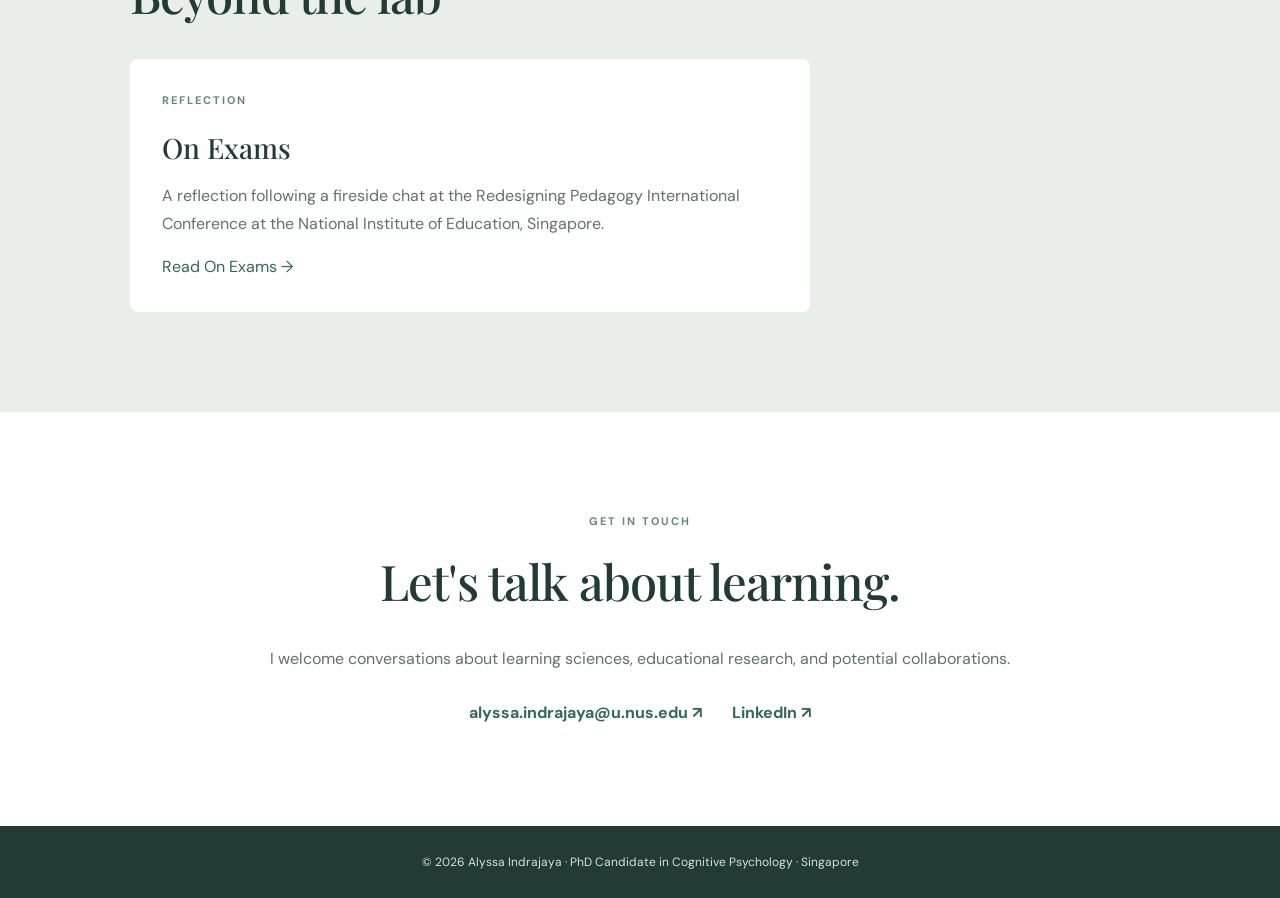
==== commit 4ce07ecb: "Update index.html" ====
--- a/index.html
+++ b/index.html
@@ -3,7 +3,7 @@
 <html lang="en"><head><meta charset="utf-8"/><meta content="width=device-width,initial-scale=1" name="viewport"/><meta content="Alyssa Indrajaya — PhD candidate researching prequestioning, test anxiety and metacomprehension." name="description"/><title>Alyssa Indrajaya | Learning Sciences</title><link href="styles.css" rel="stylesheet"/></head><body>
 <header class="top"><a class="brand" href="#home">Alyssa Indrajaya<span class="dot">.</span></a><nav><a href="#about">About</a><a href="#research">Research</a><a href="#publications">Publications</a><a href="conferences.html">Conferences</a><a href="blog.html">Blog</a><a href="#contact">Contact</a></nav></header>
 <main><section class="hero" id="home"><div class="hero-inner"><p class="eyebrow">LEARNING SCIENCES · COGNITIVE PSYCHOLOGY</p><h1>Helping improve your <em>learning experience.</em></h1><p class="lead">I study how we learn—and how evidence-based learning strategies can support not just performance, but confidence and understanding.</p><div class="actions"><a class="button" href="#research">Explore my research</a><a class="button outline" href="#publications">Publications</a></div></div><div aria-hidden="true" class="hero-mark"><span>?</span><span>!</span><span>→</span></div></section>
-<section class="section about" id="about"><div><p class="eyebrow">ABOUT ME</p><h2>Learning<br/><em>how</em> to learn</h2><img alt="Portrait of Alyssa Indrajaya" class="about-headshot" src="headshot.jpg"/></div><div class="bodycopy"><p>I investigate active learning strategies, with a particular interest in <strong>prequestioning</strong>—having learners make guesses before learning the correct answer—and how it can support learners’ emotional and metacognitive learning outcomes.</p><p>My current research examines how prequestioning may influence <strong>test anxiety</strong> and <strong>metacomprehension</strong>—learners’ ability to accurately judge what they do and do not understand. My broader goal is to equip learners with effective, evidence-based learning techniques that may not come intuitively, helping learners increase their competence and confidence throughout the educational journey.</p><p>I am a third-year PhD candidate in Psychology at the <a href="https://sc-pan.github.io/index.html" rel="noopener" target="_blank">Learning Sciences Laboratory</a>, National University of Singapore, advised by Dr. Steven C. Pan. Originally from Indonesia, I earned my bachelor's degree in Psychology from the University of California, Berkeley, where I gained experience in applied behavior analysis and sleep psychology before pivoting to learning sciences.</p><p>Outside research, I enjoy reading, swimming, and beta-testing my younger brother’s computer games.</p><div class="about-downloads"><a class="download-button" href="Indrajaya_Alyssa_CV.pdf" rel="noopener" target="_blank">Download CV</a><a class="download-button" href="Indrajaya_Alyssa_Resume.pdf" rel="noopener" target="_blank">Download Resume</a></div></div></section>
+<section class="section about" id="about"><div><p class="eyebrow">ABOUT ME</p><h2>Learning<br/><em>how</em> to learn</h2><img alt="Portrait of Alyssa Indrajaya" class="about-headshot" src="about-laptop.jpg"/></div><div class="bodycopy"><p>I investigate active learning strategies, with a particular interest in <strong>prequestioning</strong>—having learners make guesses before learning the correct answer—and how it can support learners’ emotional and metacognitive learning outcomes.</p><p>My current research examines how prequestioning may influence <strong>test anxiety</strong> and <strong>metacomprehension</strong>—learners’ ability to accurately judge what they do and do not understand. My broader goal is to equip learners with effective, evidence-based learning techniques that may not come intuitively, helping learners increase their competence and confidence throughout the educational journey.</p><p>I am a third-year PhD candidate in Psychology at the <a href="https://sc-pan.github.io/index.html" rel="noopener" target="_blank">Learning Sciences Laboratory</a>, National University of Singapore, advised by Dr. Steven C. Pan. Originally from Indonesia, I earned my bachelor's degree in Psychology from the University of California, Berkeley, where I gained experience in applied behavior analysis and sleep psychology before pivoting to learning sciences.</p><p>Outside research, I enjoy reading, swimming, and beta-testing my younger brother’s computer games.</p><div class="about-downloads"><a class="download-button" href="Indrajaya_Alyssa_CV.pdf" rel="noopener" target="_blank">Download CV</a><a class="download-button" href="Indrajaya_Alyssa_Resume.pdf" rel="noopener" target="_blank">Download Resume</a></div></div></section>
 <section class="section tinted" id="research"><p class="eyebrow">MY RESEARCH INTERESTS</p><h2>Questions that drive my work</h2><div class="cards"><article class="research-card"><div class="symbol">01 / ?</div><h3>Prequestioning</h3><p>Have you ever tried quizzing yourself before learning? Research shows that this counterintuitive approach, known as prequestioning, can boost learning—even when your initial answers are just guesses!</p></article><article class="research-card"><div class="symbol">02 / ♡</div><h3>Test Anxiety</h3><p>Have you ever felt nervous before an exam? Test anxiety is a common experience that can affect how students feel, think, and perform during tests.</p><p>I am interested in whether prequestioning can alleviate anxiety toward tests.</p></article><article class="research-card"><div class="symbol">03 / ◎</div><h3>Metacomprehension</h3><p>Have you ever read a text and felt like you understood it, only to realize later that you didn't? Metacomprehension refers to how accurately we judge our own understanding.</p><p>Can prequestioning highlight knowledge gaps and improve metacomprehension accuracy?</p></article></div></section>
 <section class="section" id="publications"><p class="eyebrow">SELECTED PUBLICATIONS</p><h2>Research &amp; publications</h2><div class="pub"><span class="year">2026</span><div><h3>Interpolated Prequestioning Increases On-Task Thoughts, Dampens Off-Task Thoughts, and Facilitates Learning During Video Lectures</h3><p>Pan, S. C., Tung, E., Chiang, L., Indrajaya, A., &amp; Kaku, M. E. · <em>Journal of Educational Psychology</em></p><a href="https://doi.org/10.1037/edu0001055" rel="noopener" target="_blank">Read paper ↗</a></div></div><div class="pub"><span class="year">2026</span><div><h3>Pretesting and Posttesting in Spelling Acquisition: Cross-Linguistic Evidence From Contrasting Writing Systems</h3><p>Dong, R., Indrajaya, A., Yin, L., &amp; Pan, S. C. · <em>Applied Cognitive Psychology</em>, 40(3), e70200</p><a href="https://doi.org/10.1002/acp.70200" rel="noopener" target="_blank">Read paper ↗</a></div></div><div class="pub"><span class="year">2025</span><div><h3>Using ChatGPT-generated Prequestions to Improve Memory and Text Comprehension</h3><p>Pan, S. C., Schweppe, J., Teo, A. Z. J., Indrajaya, A., &amp; Wenzel, N. · <em>Journal of Applied Research in Memory and Cognition</em></p><a href="https://doi.org/10.1037/mac0000254" rel="noopener" target="_blank">Read paper ↗</a></div></div></section>
 <section class="section tinted" id="writing"><p class="eyebrow">NOTES &amp; WRITING</p><h2>Beyond the lab</h2><div class="writing-card"><p class="eyebrow">REFLECTION</p><h3>On Exams</h3><p>A reflection following a fireside chat at the Redesigning Pedagogy International Conference at the National Institute of Education, Singapore.</p><a href="on-exams.html" rel="noopener" target="_blank">Read On Exams →</a></div></section>
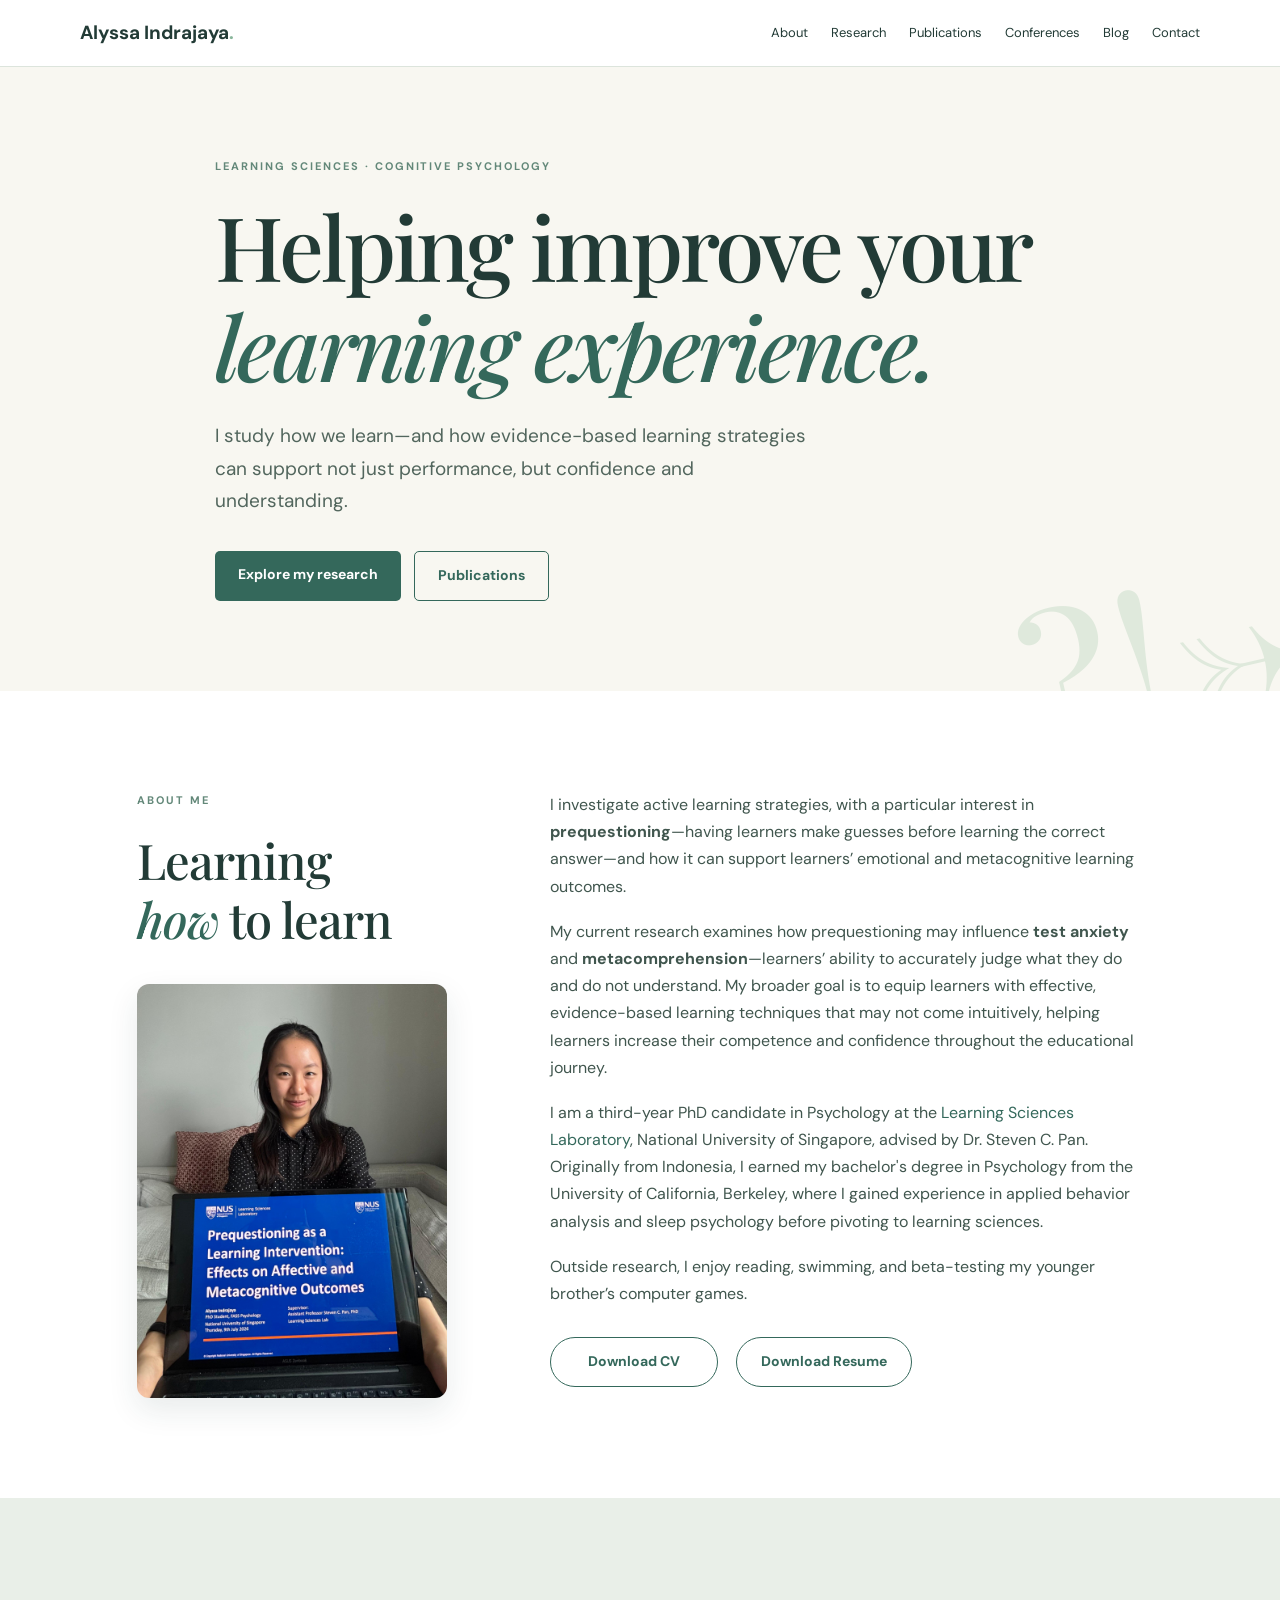
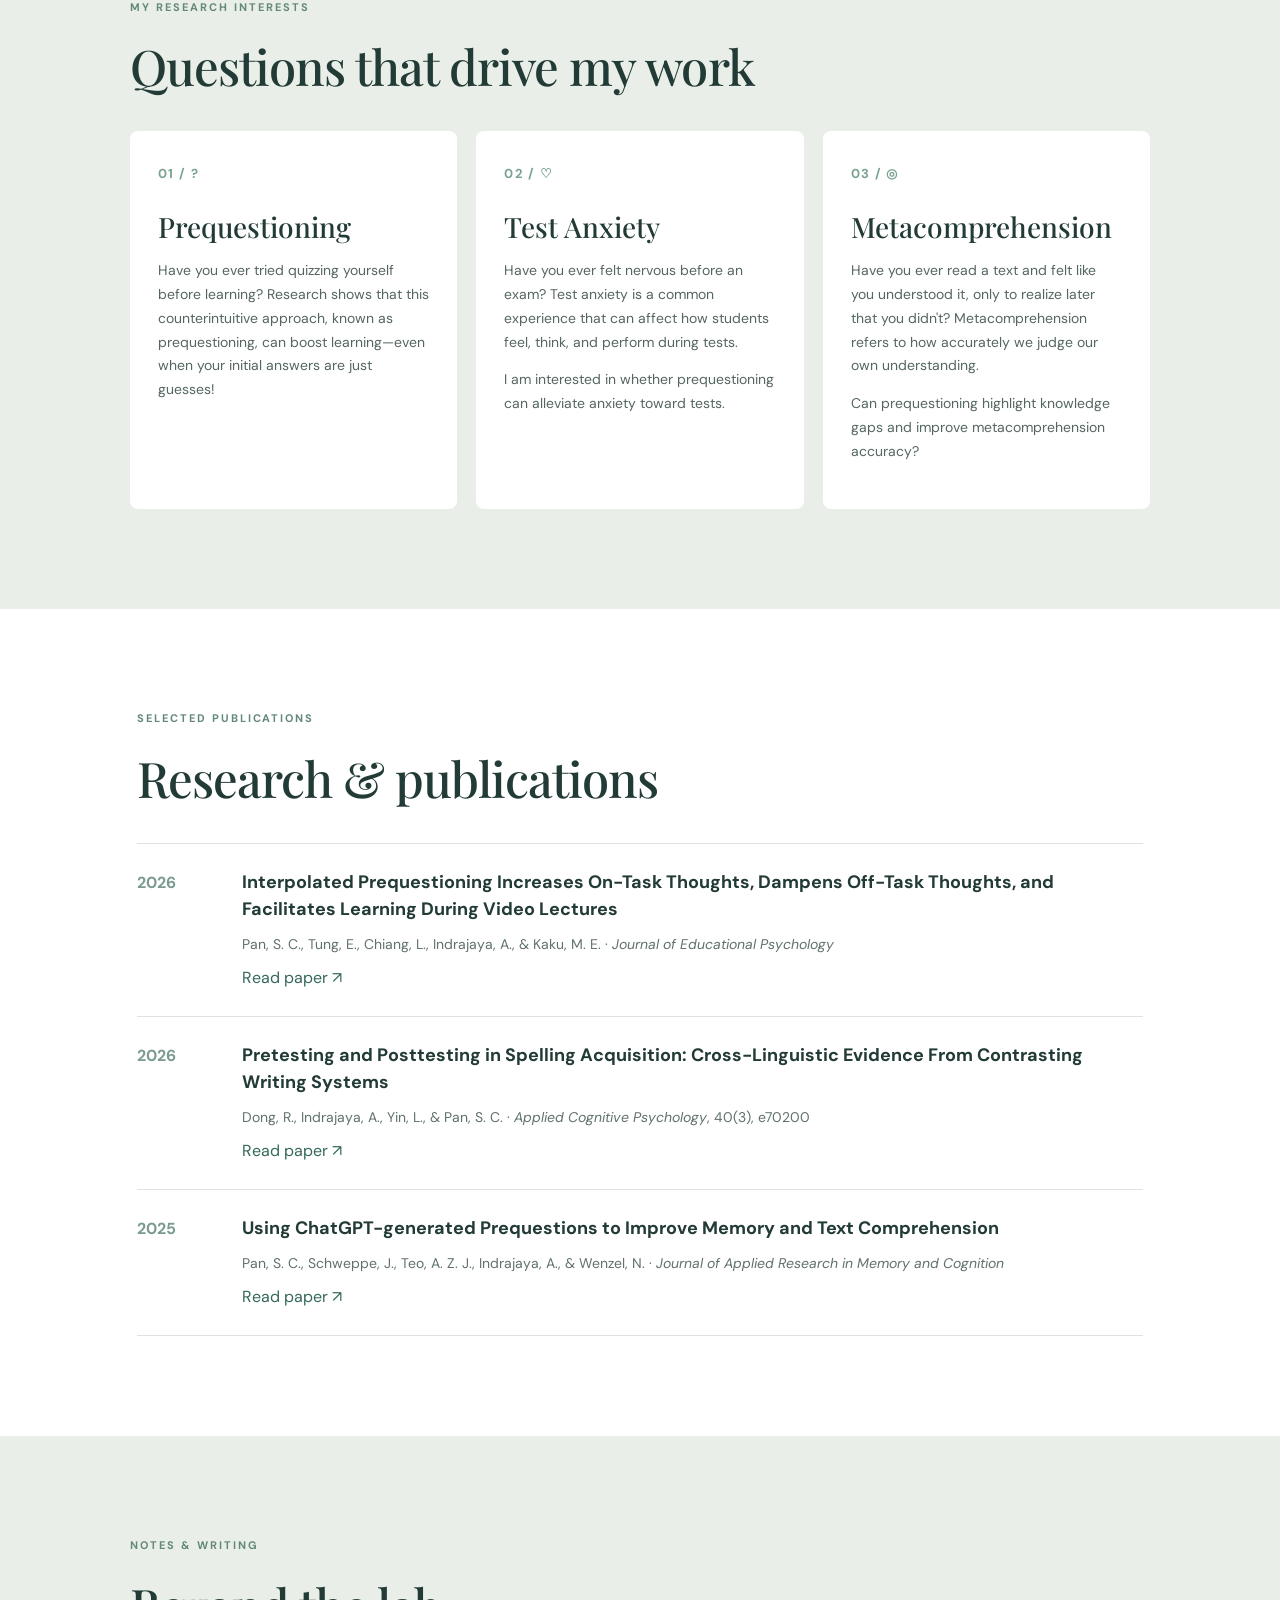
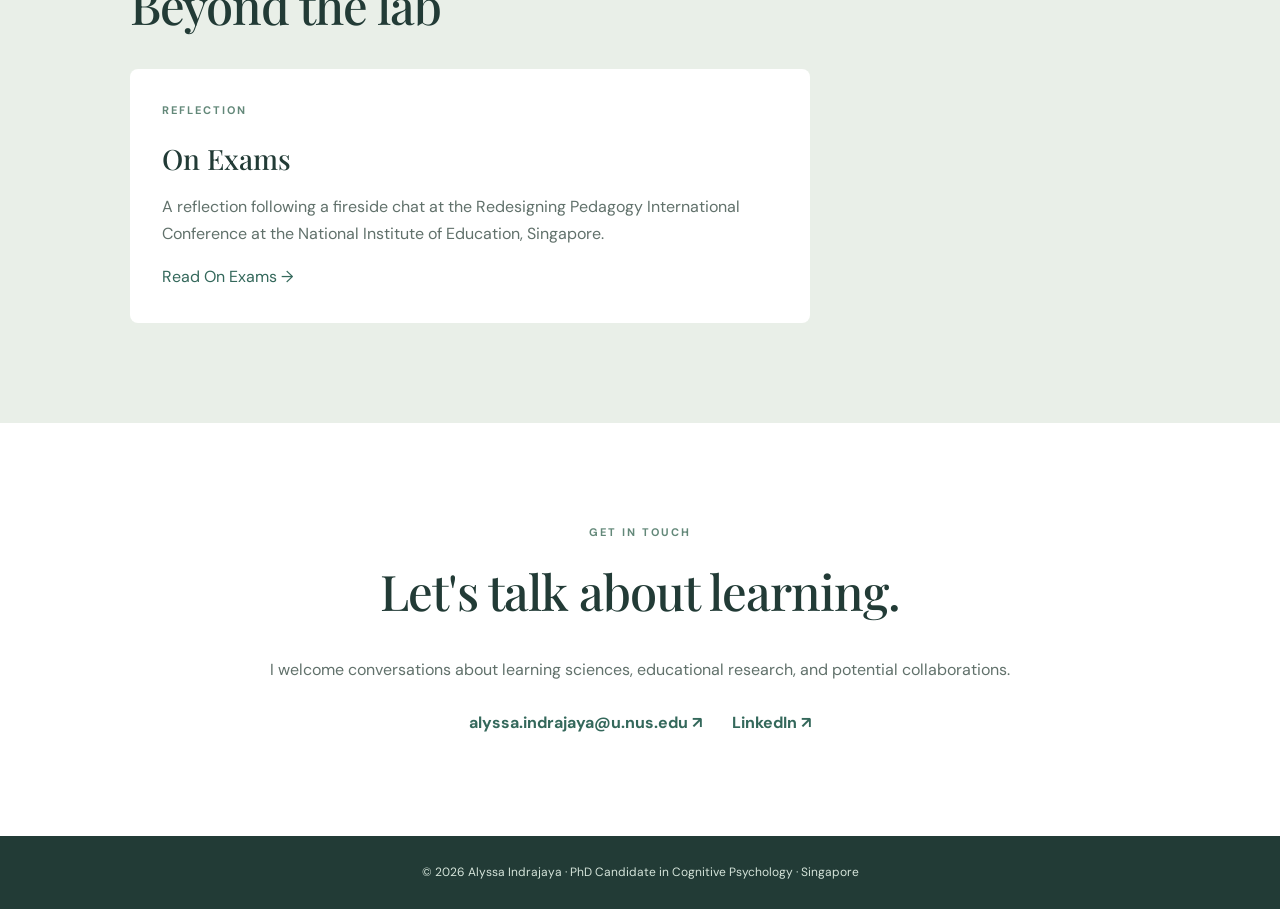
==== commit ef49b3a9: "Update index.html" ====
--- a/index.html
+++ b/index.html
@@ -1,6 +1,6 @@
 <!DOCTYPE html>
 
-<html lang="en"><head><meta charset="utf-8"/><meta content="width=device-width,initial-scale=1" name="viewport"/><meta content="Alyssa Indrajaya — PhD candidate researching prequestioning, test anxiety and metacomprehension." name="description"/><title>Alyssa Indrajaya | Learning Sciences</title><link href="styles.css" rel="stylesheet"/></head><body>
+<html lang="en"><head><meta charset="utf-8"/><meta content="width=device-width,initial-scale=1" name="viewport"/><meta content="Alyssa Indrajaya — PhD candidate researching prequestioning, test anxiety and metacomprehension." name="description"/><title>Alyssa Indrajaya | Learning Sciences</title><link href="styles.css?v=3" rel="stylesheet"/></head><body>
 <header class="top"><a class="brand" href="#home">Alyssa Indrajaya<span class="dot">.</span></a><nav><a href="#about">About</a><a href="#research">Research</a><a href="#publications">Publications</a><a href="conferences.html">Conferences</a><a href="blog.html">Blog</a><a href="#contact">Contact</a></nav></header>
 <main><section class="hero" id="home"><div class="hero-inner"><p class="eyebrow">LEARNING SCIENCES · COGNITIVE PSYCHOLOGY</p><h1>Helping improve your <em>learning experience.</em></h1><p class="lead">I study how we learn—and how evidence-based learning strategies can support not just performance, but confidence and understanding.</p><div class="actions"><a class="button" href="#research">Explore my research</a><a class="button outline" href="#publications">Publications</a></div></div><div aria-hidden="true" class="hero-mark"><span>?</span><span>!</span><span>→</span></div></section>
 <section class="section about" id="about"><div><p class="eyebrow">ABOUT ME</p><h2>Learning<br/><em>how</em> to learn</h2><img alt="Portrait of Alyssa Indrajaya" class="about-headshot" src="about-laptop.jpg"/></div><div class="bodycopy"><p>I investigate active learning strategies, with a particular interest in <strong>prequestioning</strong>—having learners make guesses before learning the correct answer—and how it can support learners’ emotional and metacognitive learning outcomes.</p><p>My current research examines how prequestioning may influence <strong>test anxiety</strong> and <strong>metacomprehension</strong>—learners’ ability to accurately judge what they do and do not understand. My broader goal is to equip learners with effective, evidence-based learning techniques that may not come intuitively, helping learners increase their competence and confidence throughout the educational journey.</p><p>I am a third-year PhD candidate in Psychology at the <a href="https://sc-pan.github.io/index.html" rel="noopener" target="_blank">Learning Sciences Laboratory</a>, National University of Singapore, advised by Dr. Steven C. Pan. Originally from Indonesia, I earned my bachelor's degree in Psychology from the University of California, Berkeley, where I gained experience in applied behavior analysis and sleep psychology before pivoting to learning sciences.</p><p>Outside research, I enjoy reading, swimming, and beta-testing my younger brother’s computer games.</p><div class="about-downloads"><a class="download-button" href="Indrajaya_Alyssa_CV.pdf" rel="noopener" target="_blank">Download CV</a><a class="download-button" href="Indrajaya_Alyssa_Resume.pdf" rel="noopener" target="_blank">Download Resume</a></div></div></section>
--- a/styles.css
+++ b/styles.css
@@ -1,20 +1,509 @@
+
 @import url('https://fonts.googleapis.com/css2?family=DM+Sans:wght@400;500;600;700&family=Playfair+Display:ital,wght@0,500;0,600;1,500&display=swap');
-:root{--ink:#223b36;--muted:#61716b;--cream:#f8f7f1;--sage:#e9efe8;--green:#34685b;--line:#dce4dc}*{box-sizing:border-box}html{scroll-behavior:smooth}body{margin:0;background:#fff;color:var(--ink);font-family:'DM Sans',Arial,sans-serif;font-size:16px;line-height:1.7}a{color:var(--green);text-decoration:none}a:hover{text-decoration:underline}.top{position:sticky;top:0;z-index:10;display:flex;align-items:center;justify-content:space-between;padding:17px max(5%,calc((100vw - 1120px)/2));background:rgba(255,255,255,.96);border-bottom:1px solid var(--line);gap:20px}.brand{font-weight:700;font-size:19px;color:var(--ink);white-space:nowrap}.dot{color:#89b69b}.top nav{display:flex;gap:23px;flex-wrap:wrap}.top nav a{font-size:13px;color:var(--ink)}.hero{background:var(--cream);min-height:570px;display:flex;align-items:center;justify-content:center;position:relative;overflow:hidden;padding:90px 8%}.hero-inner{max-width:860px;z-index:1}.eyebrow{letter-spacing:.18em;font-size:11px;font-weight:700;color:#638879;margin:0 0 20px}.hero h1{font-size:clamp(48px,7vw,89px);line-height:1.12;max-width:850px;margin:0 0 25px;font-weight:500;font-family:'Playfair Display',Georgia,serif;letter-spacing:-.035em}.hero h1 em,h2 em{color:var(--green);font-weight:500}.lead{max-width:610px;font-size:19px;color:#52665d}.actions{display:flex;gap:13px;margin-top:34px;flex-wrap:wrap}.button{background:var(--green);color:#fff;padding:12px 23px;border-radius:5px;font-size:14px;font-weight:700}.button:hover{color:#fff}.button.outline{background:transparent;border:1px solid var(--green);color:var(--green)}.hero-mark{position:absolute;right:-20px;bottom:-90px;color:#dfe9dc;font:500 190px 'Playfair Display',serif;display:flex;gap:5px;transform:rotate(-13deg);pointer-events:none}.section{max-width:1160px;margin:auto;padding:100px 6%}.section.tinted{max-width:none;background:var(--sage);padding-left:max(6%,calc((100vw - 1020px)/2));padding-right:max(6%,calc((100vw - 1020px)/2))}.section h2{font:500 clamp(32px,4vw,49px)/1.22 'Playfair Display',Georgia,serif;letter-spacing:-.02em;margin:0 0 35px}.about{display:grid;grid-template-columns:1fr 1.7fr;gap:65px}.bodycopy p{margin:0 0 18px;color:#40564e}.cards{display:grid;grid-template-columns:repeat(3,1fr);gap:19px}.research-card{background:#fff;padding:32px 28px;border-radius:8px;min-height:310px}.symbol{color:#79a390;font-weight:700;font-size:13px;letter-spacing:.1em}.research-card h3,.writing-card h3{font:500 28px 'Playfair Display',Georgia,serif;margin:23px 0 12px}.research-card p{color:#55665f;font-size:14px}.pub{display:grid;grid-template-columns:80px 1fr;gap:25px;padding:25px 0;border-top:1px solid var(--line)}.pub:last-child{border-bottom:1px solid var(--line)}.pub h3{font-size:18px;line-height:1.5;margin:0 0 10px}.pub p{color:var(--muted);font-size:14px;margin:0 0 7px}.year{color:#7b9b8e;font-weight:700}.writing-card{max-width:680px;background:white;border-radius:8px;padding:32px}.writing-card h3{margin:0 0 10px}.writing-card p:not(.eyebrow){color:var(--muted)}.smallnote{font-size:12px;color:var(--muted)}.contact{text-align:center}.contact p:not(.eyebrow){color:var(--muted)}.contactlinks{display:flex;justify-content:center;gap:30px;flex-wrap:wrap;margin-top:26px;font-weight:700}footer{text-align:center;padding:26px 15px;background:var(--ink);color:#d5e4da;font-size:12px}@media(max-width:750px){.top{padding:14px 5%;display:block}.top nav{margin-top:9px;gap:14px}.hero{min-height:510px;padding:70px 6%}.hero-mark{font-size:110px;bottom:-30px}.section{padding:65px 6%}.about{grid-template-columns:1fr;gap:5px}.cards{grid-template-columns:1fr}.research-card{min-height:auto}.pub{grid-template-columns:1fr;gap:2px}.contactlinks{gap:15px}}
-
-/* About section: original two-column composition with portrait below heading */
-.about-headshot{display:block;width:min(100%,310px);height:auto;aspect-ratio:1/1;object-fit:cover;object-position:center top;border-radius:12px;margin-top:30px;box-shadow:0 12px 30px rgba(34,59,54,.10)}
-.about-downloads{display:flex;gap:18px;flex-wrap:wrap;margin-top:30px}
-.download-button{display:inline-flex;align-items:center;justify-content:center;min-width:168px;padding:12px 24px;border:1.5px solid var(--green);border-radius:999px;color:var(--green);font-size:14px;font-weight:700;background:transparent;transition:background .15s,color .15s}
-.download-button:hover{background:var(--green);color:white;text-decoration:none}
-/* Standalone conference and blog pages */
-.conference-page,.blog-page,.article-page{max-width:1080px}
-.conference-intro{max-width:760px;margin-bottom:40px;color:var(--muted)}
-.conference-list{display:grid;gap:30px}
-.conference-card{display:grid;grid-template-columns:minmax(220px,340px) 1fr;gap:30px;padding:26px;border:1px solid var(--line);border-radius:12px;align-items:center;background:#fff}
-.conference-card img{width:100%;max-height:350px;object-fit:cover;border-radius:9px}
-.conference-details h2{font-size:clamp(22px,2.6vw,32px);margin:0 0 14px}
-.conference-details p{color:var(--muted);margin:5px 0}
-.poster-link{display:inline-flex;margin-top:16px;padding:10px 18px;border:1px solid var(--green);border-radius:6px;font-weight:700}
-.poster-link:hover{background:var(--green);color:white;text-decoration:none}
-.blog-list{display:grid;gap:20px}.blog-card{border:1px solid var(--line);border-radius:12px;padding:30px}.blog-card h2{margin:8px 0 12px}.article-content{max-width:780px;margin:auto}.article-content p{margin-bottom:20px}
-@media(max-width:750px){.conference-card{grid-template-columns:1fr;padding:18px}.about-headshot{width:min(100%,280px)}.about-downloads{gap:12px}.download-button{min-width:145px}}
+
+:root {
+  --ink: #223b36;
+  --muted: #61716b;
+  --cream: #f8f7f1;
+  --sage: #e9efe8;
+  --green: #34685b;
+  --line: #dce4dc;
+}
+
+* {
+  box-sizing: border-box;
+}
+
+html {
+  scroll-behavior: smooth;
+}
+
+body {
+  margin: 0;
+  background: #fff;
+  color: var(--ink);
+  font-family: 'DM Sans', Arial, sans-serif;
+  font-size: 16px;
+  line-height: 1.7;
+}
+
+a {
+  color: var(--green);
+  text-decoration: none;
+}
+
+a:hover {
+  text-decoration: underline;
+}
+
+/* Navigation */
+
+.top {
+  position: sticky;
+  top: 0;
+  z-index: 10;
+  display: flex;
+  align-items: center;
+  justify-content: space-between;
+  padding: 17px max(5%, calc((100vw - 1120px) / 2));
+  background: rgba(255,255,255,.96);
+  border-bottom: 1px solid var(--line);
+  gap: 20px;
+}
+
+.brand {
+  font-weight: 700;
+  font-size: 19px;
+  color: var(--ink);
+  white-space: nowrap;
+}
+
+.dot {
+  color: #89b69b;
+}
+
+.top nav {
+  display: flex;
+  gap: 23px;
+  flex-wrap: wrap;
+}
+
+.top nav a {
+  font-size: 13px;
+  color: var(--ink);
+}
+
+/* Homepage Hero — Original Design */
+
+.hero {
+  background: var(--cream);
+  min-height: 570px;
+  display: flex;
+  align-items: center;
+  justify-content: center;
+  position: relative;
+  overflow: hidden;
+  padding: 90px 8%;
+}
+
+.hero-inner {
+  max-width: 860px;
+  z-index: 1;
+}
+
+.eyebrow {
+  letter-spacing: .18em;
+  font-size: 11px;
+  font-weight: 700;
+  color: #638879;
+  margin: 0 0 20px;
+}
+
+.hero h1 {
+  font-size: clamp(48px, 7vw, 89px);
+  line-height: 1.12;
+  max-width: 850px;
+  margin: 0 0 25px;
+  font-weight: 500;
+  font-family: 'Playfair Display', Georgia, serif;
+  letter-spacing: -.035em;
+}
+
+.hero h1 em,
+h2 em {
+  color: var(--green);
+  font-weight: 500;
+}
+
+.lead {
+  max-width: 610px;
+  font-size: 19px;
+  color: #52665d;
+}
+
+.actions {
+  display: flex;
+  gap: 13px;
+  margin-top: 34px;
+  flex-wrap: wrap;
+}
+
+.button {
+  background: var(--green);
+  color: #fff;
+  padding: 12px 23px;
+  border-radius: 5px;
+  font-size: 14px;
+  font-weight: 700;
+}
+
+.button:hover {
+  color: #fff;
+}
+
+.button.outline {
+  background: transparent;
+  border: 1px solid var(--green);
+  color: var(--green);
+}
+
+.hero-mark {
+  position: absolute;
+  right: -20px;
+  bottom: -90px;
+  color: #dfe9dc;
+  font: 500 190px 'Playfair Display', serif;
+  display: flex;
+  gap: 5px;
+  transform: rotate(-13deg);
+  pointer-events: none;
+}
+
+/* General Sections */
+
+.section {
+  max-width: 1160px;
+  margin: auto;
+  padding: 100px 6%;
+}
+
+.section.tinted {
+  max-width: none;
+  background: var(--sage);
+  padding-left: max(6%, calc((100vw - 1020px) / 2));
+  padding-right: max(6%, calc((100vw - 1020px) / 2));
+}
+
+.section h2 {
+  font: 500 clamp(32px, 4vw, 49px)/1.22 'Playfair Display', Georgia, serif;
+  letter-spacing: -.02em;
+  margin: 0 0 35px;
+}
+
+/* About Me */
+
+.about {
+  display: grid;
+  grid-template-columns: 1fr 1.7fr;
+  gap: 65px;
+}
+
+.bodycopy p {
+  margin: 0 0 18px;
+  color: #40564e;
+}
+
+/* Full photo without cropping */
+
+.about-headshot {
+  display: block;
+  width: min(100%, 310px);
+  height: auto;
+  aspect-ratio: auto;
+  object-fit: contain;
+  object-position: center;
+  border-radius: 12px;
+  margin-top: 30px;
+  box-shadow: 0 12px 30px rgba(34,59,54,.10);
+}
+
+/* CV and Resume Buttons */
+
+.about-downloads {
+  display: flex;
+  gap: 18px;
+  flex-wrap: wrap;
+  margin-top: 30px;
+}
+
+.download-button {
+  display: inline-flex;
+  align-items: center;
+  justify-content: center;
+  min-width: 168px;
+  padding: 12px 24px;
+  border: 1.5px solid var(--green);
+  border-radius: 999px;
+  color: var(--green);
+  font-size: 14px;
+  font-weight: 700;
+  background: transparent;
+  transition: background .15s, color .15s;
+}
+
+.download-button:hover {
+  background: var(--green);
+  color: white;
+  text-decoration: none;
+}
+
+/* Research Interests */
+
+.cards {
+  display: grid;
+  grid-template-columns: repeat(3, 1fr);
+  gap: 19px;
+}
+
+.research-card {
+  background: #fff;
+  padding: 32px 28px;
+  border-radius: 8px;
+  min-height: 310px;
+}
+
+.symbol {
+  color: #79a390;
+  font-weight: 700;
+  font-size: 13px;
+  letter-spacing: .1em;
+}
+
+.research-card h3,
+.writing-card h3 {
+  font: 500 28px 'Playfair Display', Georgia, serif;
+  margin: 23px 0 12px;
+}
+
+.research-card p {
+  color: #55665f;
+  font-size: 14px;
+}
+
+/* Publications */
+
+.pub {
+  display: grid;
+  grid-template-columns: 80px 1fr;
+  gap: 25px;
+  padding: 25px 0;
+  border-top: 1px solid var(--line);
+}
+
+.pub:last-child {
+  border-bottom: 1px solid var(--line);
+}
+
+.pub h3 {
+  font-size: 18px;
+  line-height: 1.5;
+  margin: 0 0 10px;
+}
+
+.pub p {
+  color: var(--muted);
+  font-size: 14px;
+  margin: 0 0 7px;
+}
+
+.year {
+  color: #7b9b8e;
+  font-weight: 700;
+}
+
+/* Blog and Writing */
+
+.writing-card {
+  max-width: 680px;
+  background: white;
+  border-radius: 8px;
+  padding: 32px;
+}
+
+.writing-card h3 {
+  margin: 0 0 10px;
+}
+
+.writing-card p:not(.eyebrow) {
+  color: var(--muted);
+}
+
+.smallnote {
+  font-size: 12px;
+  color: var(--muted);
+}
+
+/* Contact */
+
+.contact {
+  text-align: center;
+}
+
+.contact p:not(.eyebrow) {
+  color: var(--muted);
+}
+
+.contactlinks {
+  display: flex;
+  justify-content: center;
+  gap: 30px;
+  flex-wrap: wrap;
+  margin-top: 26px;
+  font-weight: 700;
+}
+
+footer {
+  text-align: center;
+  padding: 26px 15px;
+  background: var(--ink);
+  color: #d5e4da;
+  font-size: 12px;
+}
+
+/* Conferences */
+
+.conference-page,
+.blog-page,
+.article-page {
+  max-width: 1080px;
+}
+
+.conference-intro {
+  max-width: 760px;
+  margin-bottom: 40px;
+  color: var(--muted);
+}
+
+.conference-list {
+  display: grid;
+  gap: 30px;
+}
+
+.conference-card {
+  display: grid;
+  grid-template-columns: minmax(220px, 340px) 1fr;
+  gap: 30px;
+  padding: 26px;
+  border: 1px solid var(--line);
+  border-radius: 12px;
+  align-items: center;
+  background: #fff;
+}
+
+.conference-card img {
+  width: 100%;
+  max-height: 350px;
+  object-fit: cover;
+  border-radius: 9px;
+}
+
+.conference-details h2 {
+  font-size: clamp(22px, 2.6vw, 32px);
+  margin: 0 0 14px;
+}
+
+.conference-details p {
+  color: var(--muted);
+  margin: 5px 0;
+}
+
+.poster-link {
+  display: inline-flex;
+  margin-top: 16px;
+  padding: 10px 18px;
+  border: 1px solid var(--green);
+  border-radius: 6px;
+  font-weight: 700;
+}
+
+.poster-link:hover {
+  background: var(--green);
+  color: white;
+  text-decoration: none;
+}
+
+/* Standalone Blog Pages */
+
+.blog-list {
+  display: grid;
+  gap: 20px;
+}
+
+.blog-card {
+  border: 1px solid var(--line);
+  border-radius: 12px;
+  padding: 30px;
+}
+
+.blog-card h2 {
+  margin: 8px 0 12px;
+}
+
+.article-content {
+  max-width: 780px;
+  margin: auto;
+}
+
+.article-content p {
+  margin-bottom: 20px;
+}
+
+/* Mobile Layout */
+
+@media (max-width: 750px) {
+  .top {
+    padding: 14px 5%;
+    display: block;
+  }
+
+  .top nav {
+    margin-top: 9px;
+    gap: 14px;
+  }
+
+  .hero {
+    min-height: 510px;
+    padding: 70px 6%;
+  }
+
+  .hero-mark {
+    font-size: 110px;
+    bottom: -30px;
+  }
+
+  .section {
+    padding: 65px 6%;
+  }
+
+  .about {
+    grid-template-columns: 1fr;
+    gap: 5px;
+  }
+
+  .about-headshot {
+    width: min(100%, 280px);
+    height: auto;
+    aspect-ratio: auto;
+    object-fit: contain;
+  }
+
+  .about-downloads {
+    gap: 12px;
+  }
+
+  .download-button {
+    min-width: 145px;
+  }
+
+  .cards {
+    grid-template-columns: 1fr;
+  }
+
+  .research-card {
+    min-height: auto;
+  }
+
+  .pub {
+    grid-template-columns: 1fr;
+    gap: 2px;
+  }
+
+  .contactlinks {
+    gap: 15px;
+  }
+
+  .conference-card {
+    grid-template-columns: 1fr;
+    padding: 18px;
+  }
+}
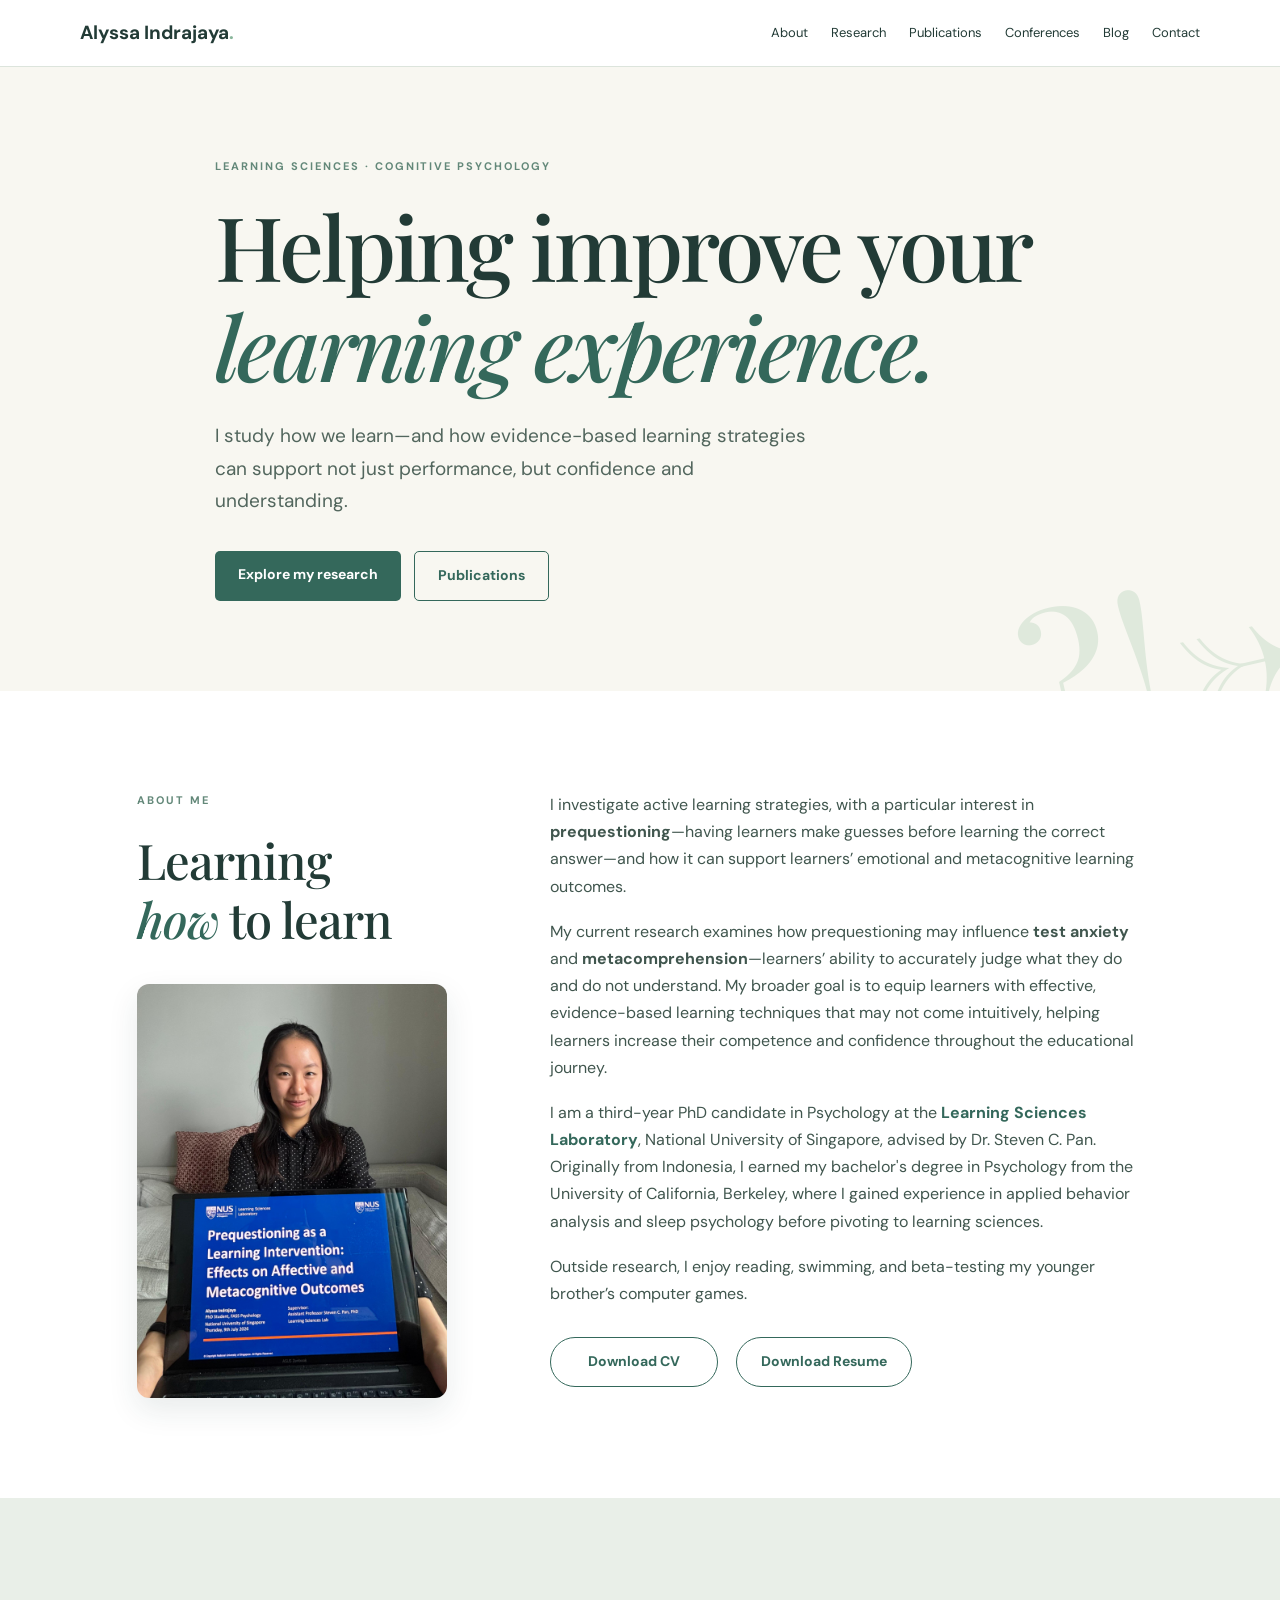
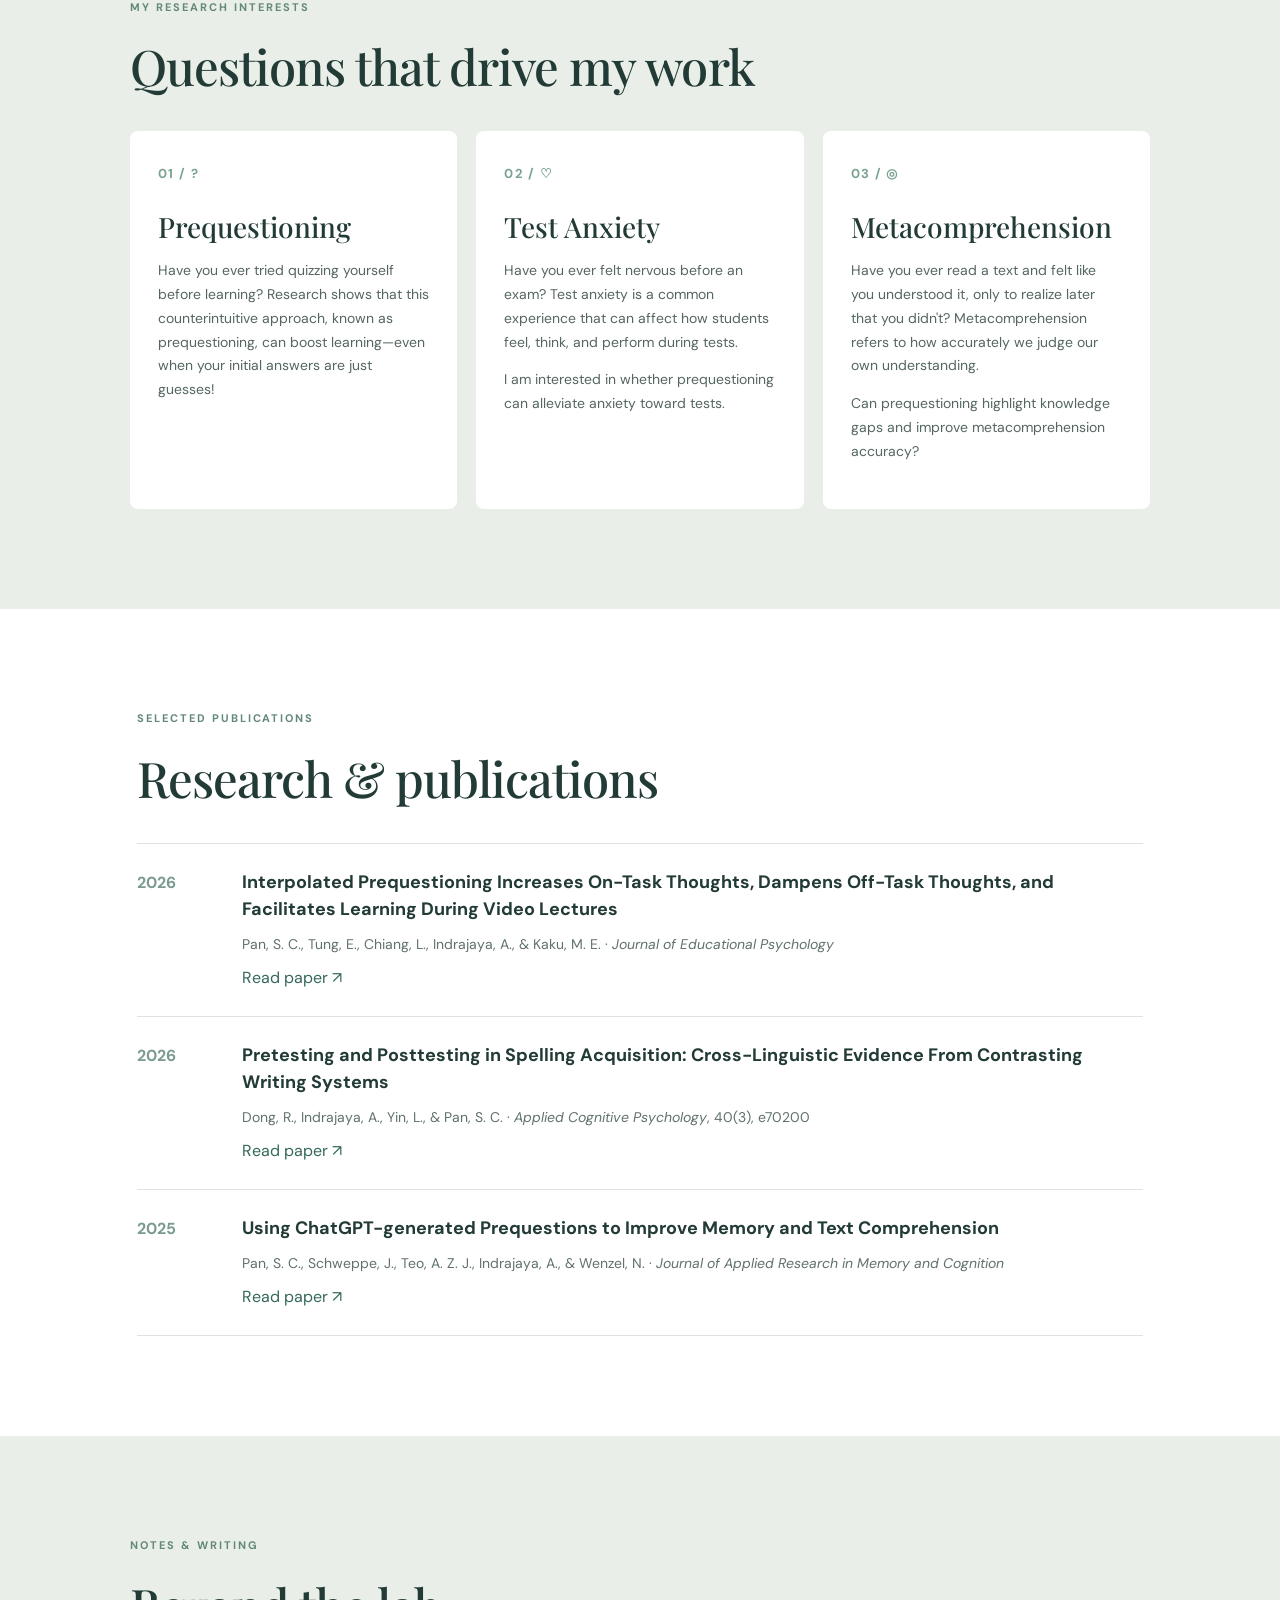
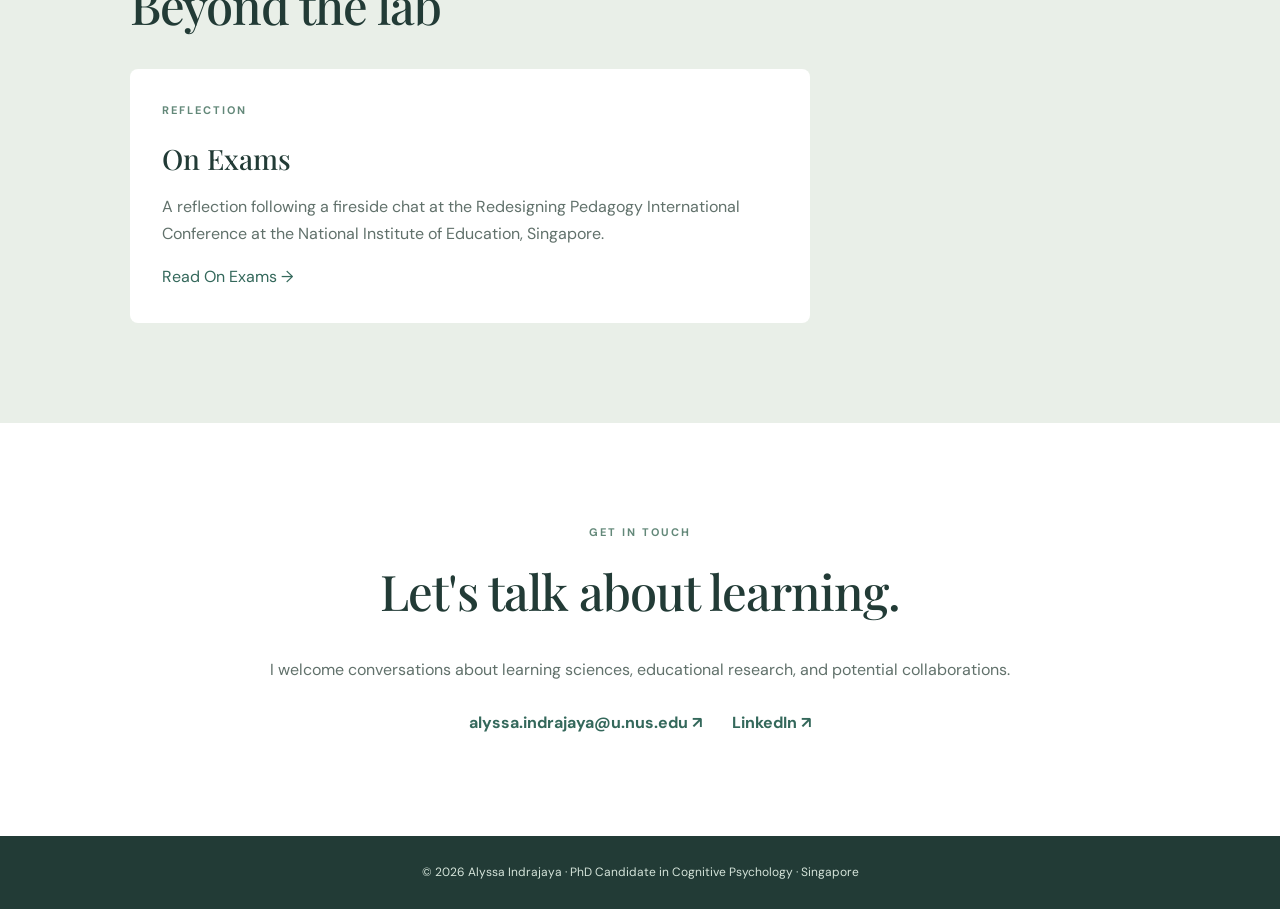
==== commit 9e4109b6: "Update index.html" ====
--- a/index.html
+++ b/index.html
@@ -3,7 +3,7 @@
 <html lang="en"><head><meta charset="utf-8"/><meta content="width=device-width,initial-scale=1" name="viewport"/><meta content="Alyssa Indrajaya — PhD candidate researching prequestioning, test anxiety and metacomprehension." name="description"/><title>Alyssa Indrajaya | Learning Sciences</title><link href="styles.css?v=3" rel="stylesheet"/></head><body>
 <header class="top"><a class="brand" href="#home">Alyssa Indrajaya<span class="dot">.</span></a><nav><a href="#about">About</a><a href="#research">Research</a><a href="#publications">Publications</a><a href="conferences.html">Conferences</a><a href="blog.html">Blog</a><a href="#contact">Contact</a></nav></header>
 <main><section class="hero" id="home"><div class="hero-inner"><p class="eyebrow">LEARNING SCIENCES · COGNITIVE PSYCHOLOGY</p><h1>Helping improve your <em>learning experience.</em></h1><p class="lead">I study how we learn—and how evidence-based learning strategies can support not just performance, but confidence and understanding.</p><div class="actions"><a class="button" href="#research">Explore my research</a><a class="button outline" href="#publications">Publications</a></div></div><div aria-hidden="true" class="hero-mark"><span>?</span><span>!</span><span>→</span></div></section>
-<section class="section about" id="about"><div><p class="eyebrow">ABOUT ME</p><h2>Learning<br/><em>how</em> to learn</h2><img alt="Portrait of Alyssa Indrajaya" class="about-headshot" src="about-laptop.jpg"/></div><div class="bodycopy"><p>I investigate active learning strategies, with a particular interest in <strong>prequestioning</strong>—having learners make guesses before learning the correct answer—and how it can support learners’ emotional and metacognitive learning outcomes.</p><p>My current research examines how prequestioning may influence <strong>test anxiety</strong> and <strong>metacomprehension</strong>—learners’ ability to accurately judge what they do and do not understand. My broader goal is to equip learners with effective, evidence-based learning techniques that may not come intuitively, helping learners increase their competence and confidence throughout the educational journey.</p><p>I am a third-year PhD candidate in Psychology at the <a href="https://sc-pan.github.io/index.html" rel="noopener" target="_blank">Learning Sciences Laboratory</a>, National University of Singapore, advised by Dr. Steven C. Pan. Originally from Indonesia, I earned my bachelor's degree in Psychology from the University of California, Berkeley, where I gained experience in applied behavior analysis and sleep psychology before pivoting to learning sciences.</p><p>Outside research, I enjoy reading, swimming, and beta-testing my younger brother’s computer games.</p><div class="about-downloads"><a class="download-button" href="Indrajaya_Alyssa_CV.pdf" rel="noopener" target="_blank">Download CV</a><a class="download-button" href="Indrajaya_Alyssa_Resume.pdf" rel="noopener" target="_blank">Download Resume</a></div></div></section>
+<section class="section about" id="about"><div><p class="eyebrow">ABOUT ME</p><h2>Learning<br/><em>how</em> to learn</h2><img alt="Portrait of Alyssa Indrajaya" class="about-headshot" src="about-laptop.jpg"/></div><div class="bodycopy"><p>I investigate active learning strategies, with a particular interest in <strong>prequestioning</strong>—having learners make guesses before learning the correct answer—and how it can support learners’ emotional and metacognitive learning outcomes.</p><p>My current research examines how prequestioning may influence <strong>test anxiety</strong> and <strong>metacomprehension</strong>—learners’ ability to accurately judge what they do and do not understand. My broader goal is to equip learners with effective, evidence-based learning techniques that may not come intuitively, helping learners increase their competence and confidence throughout the educational journey.</p><p>I am a third-year PhD candidate in Psychology at the <a href="https://sc-pan.github.io/index.html" rel="noopener" target="_blank"><strong>Learning Sciences Laboratory</strong></a>, National University of Singapore, advised by Dr. Steven C. Pan. Originally from Indonesia, I earned my bachelor's degree in Psychology from the University of California, Berkeley, where I gained experience in applied behavior analysis and sleep psychology before pivoting to learning sciences.</p><p>Outside research, I enjoy reading, swimming, and beta-testing my younger brother’s computer games.</p><div class="about-downloads"><a class="download-button" href="Indrajaya_Alyssa_CV.pdf" rel="noopener" target="_blank">Download CV</a><a class="download-button" href="Indrajaya_Alyssa_Resume.pdf" rel="noopener" target="_blank">Download Resume</a></div></div></section>
 <section class="section tinted" id="research"><p class="eyebrow">MY RESEARCH INTERESTS</p><h2>Questions that drive my work</h2><div class="cards"><article class="research-card"><div class="symbol">01 / ?</div><h3>Prequestioning</h3><p>Have you ever tried quizzing yourself before learning? Research shows that this counterintuitive approach, known as prequestioning, can boost learning—even when your initial answers are just guesses!</p></article><article class="research-card"><div class="symbol">02 / ♡</div><h3>Test Anxiety</h3><p>Have you ever felt nervous before an exam? Test anxiety is a common experience that can affect how students feel, think, and perform during tests.</p><p>I am interested in whether prequestioning can alleviate anxiety toward tests.</p></article><article class="research-card"><div class="symbol">03 / ◎</div><h3>Metacomprehension</h3><p>Have you ever read a text and felt like you understood it, only to realize later that you didn't? Metacomprehension refers to how accurately we judge our own understanding.</p><p>Can prequestioning highlight knowledge gaps and improve metacomprehension accuracy?</p></article></div></section>
 <section class="section" id="publications"><p class="eyebrow">SELECTED PUBLICATIONS</p><h2>Research &amp; publications</h2><div class="pub"><span class="year">2026</span><div><h3>Interpolated Prequestioning Increases On-Task Thoughts, Dampens Off-Task Thoughts, and Facilitates Learning During Video Lectures</h3><p>Pan, S. C., Tung, E., Chiang, L., Indrajaya, A., &amp; Kaku, M. E. · <em>Journal of Educational Psychology</em></p><a href="https://doi.org/10.1037/edu0001055" rel="noopener" target="_blank">Read paper ↗</a></div></div><div class="pub"><span class="year">2026</span><div><h3>Pretesting and Posttesting in Spelling Acquisition: Cross-Linguistic Evidence From Contrasting Writing Systems</h3><p>Dong, R., Indrajaya, A., Yin, L., &amp; Pan, S. C. · <em>Applied Cognitive Psychology</em>, 40(3), e70200</p><a href="https://doi.org/10.1002/acp.70200" rel="noopener" target="_blank">Read paper ↗</a></div></div><div class="pub"><span class="year">2025</span><div><h3>Using ChatGPT-generated Prequestions to Improve Memory and Text Comprehension</h3><p>Pan, S. C., Schweppe, J., Teo, A. Z. J., Indrajaya, A., &amp; Wenzel, N. · <em>Journal of Applied Research in Memory and Cognition</em></p><a href="https://doi.org/10.1037/mac0000254" rel="noopener" target="_blank">Read paper ↗</a></div></div></section>
 <section class="section tinted" id="writing"><p class="eyebrow">NOTES &amp; WRITING</p><h2>Beyond the lab</h2><div class="writing-card"><p class="eyebrow">REFLECTION</p><h3>On Exams</h3><p>A reflection following a fireside chat at the Redesigning Pedagogy International Conference at the National Institute of Education, Singapore.</p><a href="on-exams.html" rel="noopener" target="_blank">Read On Exams →</a></div></section>
